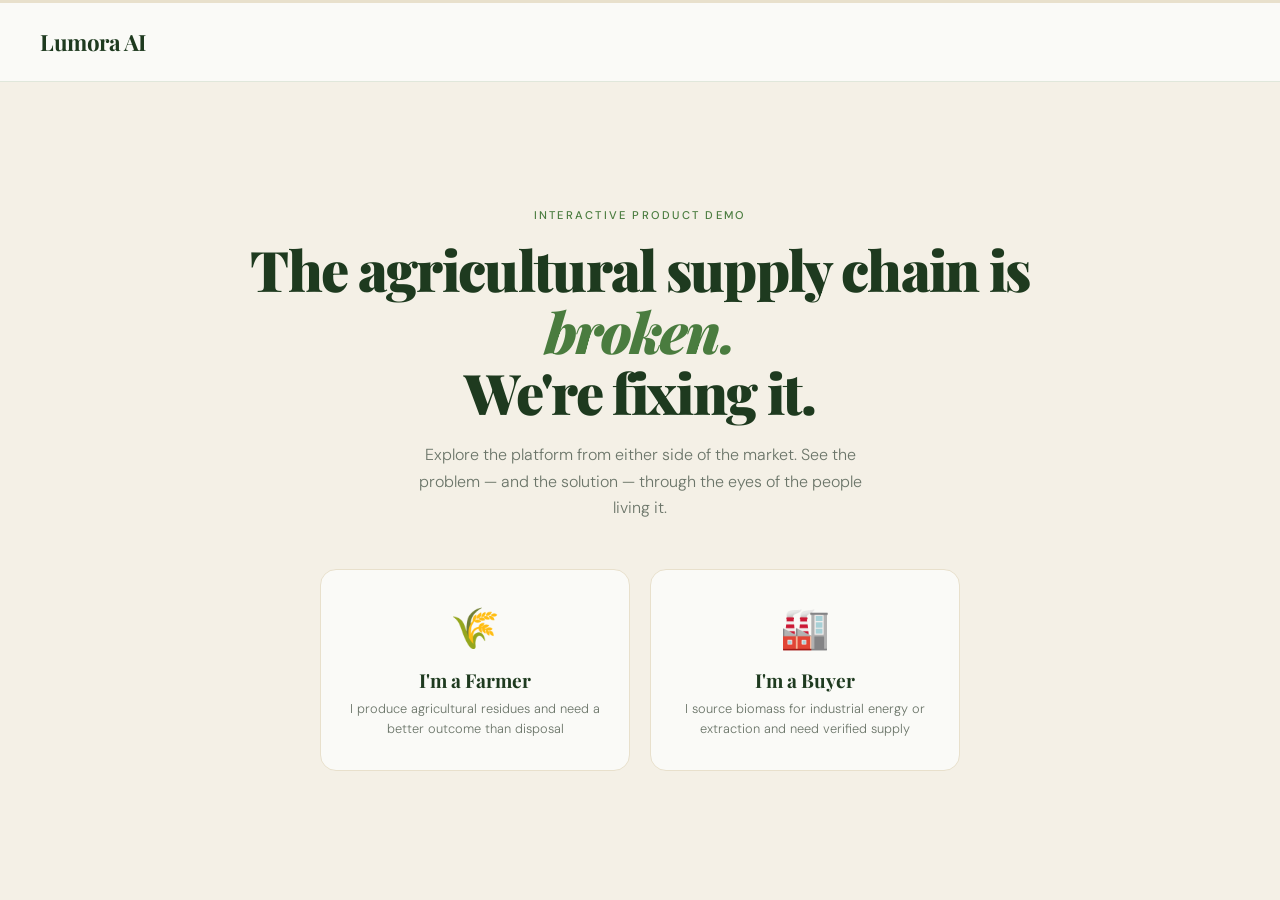
==== lumora_discovery.html @ 9b8b82ae "updated discovery-page" ====
<!DOCTYPE html>
<html lang="en">
<head>
<meta charset="UTF-8">
<meta name="viewport" content="width=device-width, initial-scale=1.0">
<title>Lumora AI — Agricultural Intelligence</title>
<link href="https://fonts.googleapis.com/css2?family=Playfair+Display:wght@400;700;900&family=DM+Sans:wght@300;400;500&display=swap" rel="stylesheet">
<style>
  :root {
    --forest: #1E3A1F;
    --moss: #4A7C3F;
    --sage: #7AAD6A;
    --cream: #F4F0E6;
    --sand: #E8E0CC;
    --amber: #C8A84B;
    --red-pain: #8B2C2C;
    --red-light: #F5E8E8;
    --white: #FAFAF7;
    --dark: #111A0F;
    --muted: #6B7569;
    --font-display: 'Playfair Display', Georgia, serif;
    --font-body: 'DM Sans', sans-serif;
  }

  * { box-sizing: border-box; margin: 0; padding: 0; }

  body {
    font-family: var(--font-body);
    background: var(--cream);
    color: var(--dark);
    min-height: 100vh;
    overflow-x: hidden;
  }

  /* ── SCREENS ── */
  .screen {
    display: none;
    min-height: 100vh;
    animation: fadeIn 0.4s ease;
  }
  .screen.active { display: flex; flex-direction: column; }

  @keyframes fadeIn {
    from { opacity: 0; transform: translateY(12px); }
    to   { opacity: 1; transform: translateY(0); }
  }

  /* ── PROGRESS BAR ── */
  .progress-bar {
    height: 3px;
    background: var(--sand);
    position: fixed;
    top: 0; left: 0; right: 0;
    z-index: 100;
  }
  .progress-fill {
    height: 100%;
    background: var(--moss);
    transition: width 0.4s ease;
    width: 0%;
  }

  /* ── NAV ── */
  nav {
    padding: 1.5rem 2.5rem;
    display: flex;
    align-items: center;
    justify-content: space-between;
    border-bottom: 1px solid rgba(74,124,63,0.15);
    background: var(--white);
    position: sticky;
    top: 3px;
    z-index: 50;
  }
  .logo {
    font-family: var(--font-display);
    font-size: 1.4rem;
    font-weight: 700;
    color: var(--forest);
    letter-spacing: -0.02em;
  }
  .logo span {
    font-weight: 300;
    color: var(--moss);
    font-size: 0.8rem;
    display: block;
    font-family: var(--font-body);
    letter-spacing: 0.15em;
    text-transform: uppercase;
  }
  .back-btn {
    background: none;
    border: 1px solid var(--sand);
    color: var(--muted);
    padding: 0.4rem 1rem;
    border-radius: 20px;
    font-family: var(--font-body);
    font-size: 0.8rem;
    cursor: pointer;
    transition: all 0.2s;
    display: none;
  }
  .back-btn:hover { border-color: var(--moss); color: var(--moss); }
  .back-btn.visible { display: block; }

  /* ── CONTENT AREA ── */
  .content {
    flex: 1;
    display: flex;
    flex-direction: column;
    align-items: center;
    justify-content: center;
    padding: 3rem 2rem;
    max-width: 960px;
    margin: 0 auto;
    width: 100%;
  }

  .eyebrow {
    font-size: 0.7rem;
    letter-spacing: 0.2em;
    text-transform: uppercase;
    color: var(--moss);
    font-weight: 500;
    margin-bottom: 1rem;
  }

  h1 {
    font-family: var(--font-display);
    font-size: clamp(2rem, 5vw, 3.5rem);
    font-weight: 900;
    color: var(--forest);
    line-height: 1.1;
    margin-bottom: 1.2rem;
    text-align: center;
    letter-spacing: -0.03em;
  }

  h1 em {
    font-style: italic;
    color: var(--moss);
  }

  .subtitle {
    font-size: 1rem;
    color: var(--muted);
    text-align: center;
    max-width: 480px;
    line-height: 1.65;
    margin-bottom: 3rem;
    font-weight: 300;
  }

  /* ── CHOICE CARDS ── */
  .choice-grid {
    display: grid;
    grid-template-columns: 1fr 1fr;
    gap: 1.25rem;
    width: 100%;
    max-width: 640px;
  }

  @media (max-width: 500px) {
    .choice-grid { grid-template-columns: 1fr; }
  }

  .choice-card {
    background: var(--white);
    border: 1.5px solid var(--sand);
    border-radius: 16px;
    padding: 2rem 1.5rem;
    cursor: pointer;
    transition: all 0.25s ease;
    text-align: center;
    position: relative;
    overflow: hidden;
  }
  .choice-card::before {
    content: '';
    position: absolute;
    inset: 0;
    background: linear-gradient(135deg, var(--forest) 0%, var(--moss) 100%);
    opacity: 0;
    transition: opacity 0.25s;
    border-radius: 14px;
  }
  .choice-card:hover {
    border-color: var(--moss);
    transform: translateY(-3px);
    box-shadow: 0 12px 40px rgba(30,58,31,0.12);
  }
  .choice-card:hover::before { opacity: 1; }
  .choice-card:hover .card-icon,
  .choice-card:hover .card-title,
  .choice-card:hover .card-sub { color: var(--white); }
  .choice-card:hover .card-title { color: var(--cream); }

  .card-icon {
    font-size: 2.5rem;
    margin-bottom: 0.8rem;
    display: block;
    position: relative;
    z-index: 1;
    transition: color 0.25s;
  }
  .card-title {
    font-family: var(--font-display);
    font-size: 1.2rem;
    font-weight: 700;
    color: var(--forest);
    margin-bottom: 0.4rem;
    position: relative;
    z-index: 1;
    transition: color 0.25s;
  }
  .card-sub {
    font-size: 0.8rem;
    color: var(--muted);
    line-height: 1.5;
    position: relative;
    z-index: 1;
    transition: color 0.25s;
    font-weight: 300;
  }

  /* ── SCENARIO HEADER ── */
  .scenario-box {
    background: var(--forest);
    color: var(--cream);
    border-radius: 16px;
    padding: 2rem 2.5rem;
    margin-bottom: 2.5rem;
    width: 100%;
    max-width: 680px;
    text-align: center;
    position: relative;
    overflow: hidden;
  }
  .scenario-box::after {
    content: '';
    position: absolute;
    top: -40px; right: -40px;
    width: 180px; height: 180px;
    border-radius: 50%;
    background: rgba(122,173,106,0.12);
  }
  .scenario-box .eyebrow { color: var(--sage); margin-bottom: 0.5rem; }
  .scenario-box h2 {
    font-family: var(--font-display);
    font-size: clamp(1.3rem, 3vw, 2rem);
    font-weight: 700;
    color: var(--cream);
    line-height: 1.25;
    margin-bottom: 0.75rem;
  }
  .scenario-box p {
    font-size: 0.9rem;
    color: rgba(244,240,230,0.7);
    font-weight: 300;
    line-height: 1.6;
  }

  /* ── ACTION BUTTONS ── */
  .action-grid {
    display: grid;
    grid-template-columns: 1fr 1fr;
    gap: 1rem;
    width: 100%;
    max-width: 580px;
  }

  @media (max-width: 480px) {
    .action-grid { grid-template-columns: 1fr; }
  }

  .action-btn {
    padding: 1.4rem 1.2rem;
    border-radius: 14px;
    cursor: pointer;
    border: none;
    font-family: var(--font-body);
    font-size: 0.9rem;
    font-weight: 500;
    transition: all 0.2s ease;
    text-align: center;
    line-height: 1.4;
  }

  .btn-pain {
    background: var(--red-light);
    color: var(--red-pain);
    border: 1.5px solid rgba(139,44,44,0.2);
  }
  .btn-pain:hover {
    background: #EDCBCB;
    transform: translateY(-2px);
    box-shadow: 0 6px 20px rgba(139,44,44,0.15);
  }
  .btn-pain .btn-icon { font-size: 1.4rem; display: block; margin-bottom: 0.4rem; }
  .btn-pain .btn-label { font-weight: 600; display: block; margin-bottom: 0.25rem; }
  .btn-pain .btn-sub { font-size: 0.75rem; opacity: 0.75; font-weight: 300; }

  .btn-lumora {
    background: var(--forest);
    color: var(--cream);
    border: 1.5px solid var(--forest);
  }
  .btn-lumora:hover {
    background: var(--moss);
    transform: translateY(-2px);
    box-shadow: 0 6px 20px rgba(30,58,31,0.25);
  }
  .btn-lumora .btn-icon { font-size: 1.4rem; display: block; margin-bottom: 0.4rem; }
  .btn-lumora .btn-label { font-weight: 600; display: block; margin-bottom: 0.25rem; color: var(--sage); }
  .btn-lumora .btn-sub { font-size: 0.75rem; opacity: 0.8; font-weight: 300; }

  /* ── PAIN SCREEN ── */
  .invoice-card {
    background: var(--white);
    border: 1.5px solid rgba(139,44,44,0.3);
    border-radius: 16px;
    padding: 2rem;
    max-width: 500px;
    width: 100%;
    margin-bottom: 2rem;
    position: relative;
  }
  .invoice-card::before {
    content: 'INVOICE';
    position: absolute;
    top: 1rem; right: 1.5rem;
    font-size: 0.6rem;
    letter-spacing: 0.3em;
    color: rgba(139,44,44,0.4);
    font-weight: 500;
  }
  .invoice-title {
    font-family: var(--font-display);
    font-size: 0.9rem;
    color: var(--muted);
    margin-bottom: 0.5rem;
  }
  .invoice-amount {
    font-family: var(--font-display);
    font-size: clamp(2.5rem, 8vw, 4.5rem);
    font-weight: 900;
    color: var(--red-pain);
    letter-spacing: -0.04em;
    margin-bottom: 0.25rem;
  }
  .invoice-amount span {
    font-size: 0.45em;
    vertical-align: super;
    font-weight: 400;
  }
  .invoice-sub {
    font-size: 0.8rem;
    color: var(--muted);
    font-weight: 300;
    margin-bottom: 1.5rem;
    line-height: 1.5;
  }
  .invoice-line {
    display: flex;
    justify-content: space-between;
    padding: 0.5rem 0;
    border-top: 1px solid var(--sand);
    font-size: 0.8rem;
    color: var(--muted);
  }
  .invoice-line strong { color: var(--dark); font-weight: 500; }

  .reconsider-btn {
    background: none;
    border: 1.5px solid var(--moss);
    color: var(--moss);
    padding: 0.7rem 2rem;
    border-radius: 30px;
    font-family: var(--font-body);
    font-size: 0.85rem;
    font-weight: 500;
    cursor: pointer;
    transition: all 0.2s;
  }
  .reconsider-btn:hover { background: var(--moss); color: var(--white); }

  /* ── COMPARISON SCREEN ── */
  .compare-grid {
    display: grid;
    grid-template-columns: 1fr 1fr;
    gap: 1rem;
    width: 100%;
    max-width: 760px;
    margin-bottom: 2.5rem;
  }

  @media (max-width: 560px) {
    .compare-grid { grid-template-columns: 1fr; }
  }

  .compare-col {
    border-radius: 16px;
    overflow: hidden;
  }
  .compare-header {
    padding: 1.25rem 1.5rem;
    font-family: var(--font-display);
    font-size: 1rem;
    font-weight: 700;
  }
  .col-conventional .compare-header {
    background: var(--sand);
    color: var(--muted);
  }
  .col-lumora .compare-header {
    background: var(--forest);
    color: var(--cream);
  }
  .col-lumora .compare-header span {
    color: var(--sage);
  }

  .compare-items {
    background: var(--white);
    border: 1.5px solid var(--sand);
    border-top: none;
    border-radius: 0 0 14px 14px;
  }
  .col-lumora .compare-items {
    border-color: rgba(30,58,31,0.2);
  }

  .compare-item {
    padding: 1rem 1.5rem;
    border-bottom: 1px solid var(--sand);
    font-size: 0.85rem;
    line-height: 1.5;
    display: flex;
    align-items: flex-start;
    gap: 0.75rem;
    opacity: 0;
    transform: translateX(-8px);
    transition: opacity 0.3s ease, transform 0.3s ease;
  }
  .compare-item.visible {
    opacity: 1;
    transform: translateX(0);
  }
  .compare-item:last-child { border-bottom: none; }

  .col-conventional .compare-item .item-icon { color: var(--red-pain); flex-shrink: 0; }
  .col-lumora .compare-item .item-icon { color: var(--moss); flex-shrink: 0; }

  .item-text strong {
    display: block;
    font-weight: 500;
    color: var(--dark);
    margin-bottom: 0.15rem;
    font-size: 0.85rem;
  }
  .item-text span {
    color: var(--muted);
    font-size: 0.78rem;
    font-weight: 300;
  }

  .col-lumora .item-text strong { color: var(--forest); }

  /* Talk to us button */
  .talk-btn {
    display: inline-flex;
    align-items: center;
    gap: 0.5rem;
    background: var(--amber);
    color: var(--forest);
    border: none;
    padding: 0.8rem 1.8rem;
    border-radius: 30px;
    font-family: var(--font-body);
    font-size: 0.85rem;
    font-weight: 600;
    cursor: pointer;
    transition: all 0.2s;
    opacity: 0;
    transform: translateY(8px);
    pointer-events: none;
    letter-spacing: 0.01em;
  }
  .talk-btn.visible {
    opacity: 1;
    transform: translateY(0);
    pointer-events: all;
  }
  .talk-btn:hover {
    background: #B8962A;
    transform: translateY(-2px);
    box-shadow: 0 6px 20px rgba(200,168,75,0.35);
  }

  /* ── BUYER FLOW ── */
  .pain-points-grid {
    display: grid;
    grid-template-columns: 1fr 1fr;
    gap: 1rem;
    width: 100%;
    max-width: 680px;
    margin-bottom: 2rem;
  }

  @media (max-width: 500px) {
    .pain-points-grid { grid-template-columns: 1fr; }
  }

  .pain-point-card {
    background: var(--white);
    border: 1.5px solid var(--sand);
    border-radius: 14px;
    padding: 1.25rem;
    opacity: 0;
    transform: translateY(8px);
    transition: all 0.3s ease;
  }
  .pain-point-card.visible {
    opacity: 1;
    transform: translateY(0);
  }
  .pain-point-card .pp-icon {
    font-size: 1.5rem;
    margin-bottom: 0.5rem;
    display: block;
  }
  .pain-point-card .pp-stat {
    font-family: var(--font-display);
    font-size: 1.6rem;
    font-weight: 900;
    color: var(--forest);
    margin-bottom: 0.2rem;
    letter-spacing: -0.03em;
  }
  .pain-point-card .pp-label {
    font-size: 0.8rem;
    color: var(--muted);
    font-weight: 300;
    line-height: 1.45;
  }

  .solution-strip {
    background: var(--forest);
    border-radius: 14px;
    padding: 1.5rem 2rem;
    width: 100%;
    max-width: 680px;
    margin-bottom: 1.5rem;
    display: grid;
    grid-template-columns: repeat(3, 1fr);
    gap: 1rem;
    text-align: center;
  }

  @media (max-width: 500px) {
    .solution-strip { grid-template-columns: 1fr; }
  }

  .sol-item .sol-icon { font-size: 1.4rem; margin-bottom: 0.4rem; display: block; }
  .sol-item .sol-title {
    font-size: 0.8rem;
    font-weight: 600;
    color: var(--sage);
    margin-bottom: 0.2rem;
  }
  .sol-item .sol-desc {
    font-size: 0.72rem;
    color: rgba(244,240,230,0.6);
    font-weight: 300;
    line-height: 1.4;
  }

  /* ── FINAL / TALK SCREEN ── */
  .talk-screen-inner {
    text-align: center;
    max-width: 520px;
  }
  .talk-screen-inner h1 { margin-bottom: 1rem; }
  .talk-screen-inner .subtitle { margin-bottom: 2.5rem; }

  .contact-form {
    background: var(--white);
    border: 1.5px solid var(--sand);
    border-radius: 16px;
    padding: 2rem;
    width: 100%;
    text-align: left;
  }
  .form-row { margin-bottom: 1rem; }
  .form-row label {
    display: block;
    font-size: 0.75rem;
    font-weight: 500;
    color: var(--muted);
    margin-bottom: 0.35rem;
    letter-spacing: 0.05em;
    text-transform: uppercase;
  }
  .form-row input,
  .form-row select,
  .form-row textarea {
    width: 100%;
    padding: 0.7rem 1rem;
    border: 1.5px solid var(--sand);
    border-radius: 10px;
    font-family: var(--font-body);
    font-size: 0.85rem;
    color: var(--dark);
    background: var(--cream);
    outline: none;
    transition: border-color 0.2s;
    resize: none;
  }
  .form-row input:focus,
  .form-row select:focus,
  .form-row textarea:focus {
    border-color: var(--moss);
  }
  .form-grid { display: grid; grid-template-columns: 1fr 1fr; gap: 1rem; }

  @media (max-width: 460px) { .form-grid { grid-template-columns: 1fr; } }

  .submit-btn {
    width: 100%;
    padding: 0.9rem;
    background: var(--forest);
    color: var(--cream);
    border: none;
    border-radius: 30px;
    font-family: var(--font-body);
    font-size: 0.9rem;
    font-weight: 600;
    cursor: pointer;
    transition: all 0.2s;
    margin-top: 0.5rem;
  }
  .submit-btn:hover { background: var(--moss); }

  .restart-link {
    display: inline-block;
    margin-top: 1.5rem;
    font-size: 0.8rem;
    color: var(--muted);
    cursor: pointer;
    text-decoration: underline;
    text-underline-offset: 3px;
  }
  .restart-link:hover { color: var(--moss); }

  /* ── FOOTER HINT ── */
  .screen-footer {
    text-align: center;
    padding: 1.5rem;
    font-size: 0.72rem;
    color: var(--muted);
    letter-spacing: 0.05em;
  }
</style>
</head>
<body>

<div class="progress-bar"><div class="progress-fill" id="progressFill"></div></div>

<!-- ════════════════════════════════════════════════════
     SCREEN 0 — LANDING
════════════════════════════════════════════════════ -->
<div class="screen active" id="s0">
  <nav>
    <div class="logo">Lumora AI </div>
    <button class="back-btn" id="backBtn" onclick="goBack()">← Back</button>
  </nav>
  <div class="content">
    <p class="eyebrow">Interactive Product Demo</p>
    <h1>The agricultural supply chain is <em>broken.</em><br>We're fixing it.</h1>
    <p class="subtitle">Explore the platform from either side of the market. See the problem — and the solution — through the eyes of the people living it.</p>
    <div class="choice-grid">
      <div class="choice-card" onclick="go('farmer-scenario')">
        <span class="card-icon">🌾</span>
        <div class="card-title">I'm a Farmer</div>
        <div class="card-sub">I produce agricultural residues and need a better outcome than disposal</div>
      </div>
      <div class="choice-card" onclick="go('buyer-scenario')">
        <span class="card-icon">🏭</span>
        <div class="card-title">I'm a Buyer</div>
        <div class="card-sub">I source biomass for industrial energy or extraction and need verified supply</div>
      </div>
    </div>
  </div>
</div>

<!-- ════════════════════════════════════════════════════
     SCREEN 1 — FARMER SCENARIO
════════════════════════════════════════════════════ -->
<div class="screen" id="farmer-scenario">
  <nav>
    <div class="logo">Lumora AI</div>
    <button class="back-btn visible" onclick="goBack()">← Back</button>
  </nav>
  <div class="content">
    <div class="scenario-box">
      <p class="eyebrow">Your situation</p>
      <h2>Harvest is done. You have 40 tonnes of grape pomace.</h2>
      <p>The press is finished. The pomace is piling up in your facility. Regulations require you to deal with it within 60 days. What do you do?</p>
    </div>
    <div class="action-grid">
      <button class="action-btn btn-pain" onclick="go('farmer-pain')">
        <span class="btn-icon">🗑️</span>
        <span class="btn-label">Dispose Locally</span>
        <span class="btn-sub">Contact a licensed waste carrier</span>
      </button>
      <button class="action-btn btn-lumora" onclick="go('farmer-compare')">
        <span class="btn-icon">🔍</span>
        <span class="btn-label">Find Buyers</span>
        <span class="btn-sub">Turn this into revenue instead</span>
      </button>
    </div>
  </div>
</div>

<!-- ════════════════════════════════════════════════════
     SCREEN 2 — FARMER PAIN (disposal invoice)
════════════════════════════════════════════════════ -->
<div class="screen" id="farmer-pain">
  <nav>
    <div class="logo">Lumora AI <span>Agricultural Intelligence</span></div>
    <button class="back-btn visible" onclick="goBack()">← Back</button>
  </nav>
  <div class="content">
    <p class="eyebrow">Disposal confirmed</p>
    <div class="invoice-card">
      <div class="invoice-title">Waste Disposal — Annual Estimate</div>
      <div class="invoice-amount"><span>€</span>30,000</div>
      <div class="invoice-sub">Per year, just to make your by-product disappear.<br>This used to cost €3,000. Regulations changed.</div>
      <div class="invoice-line"><span>Carrier collection fee</span><strong>€8,400</strong></div>
      <div class="invoice-line"><span>Licensed disposal facility</span><strong>€14,200</strong></div>
      <div class="invoice-line"><span>Documentation & compliance</span><strong>€4,800</strong></div>
      <div class="invoice-line"><span>Estimated fines risk (non-compliance)</span><strong>up to €40,000</strong></div>
    </div>
    <p style="font-size:0.78rem;color:var(--muted);text-align:center;max-width:400px;line-height:1.6;margin-bottom:1.5rem;font-weight:300;">
      Source: Ciocan et al., MDPI Applied Sciences (2023). Disposal fees have risen 10× in a decade due to tightening EU waste regulations.
    </p>
    <button class="reconsider-btn" onclick="go('farmer-compare')">There has to be a better way →</button>
  </div>
</div>

<!-- ════════════════════════════════════════════════════
     SCREEN 3 — FARMER COMPARISON
════════════════════════════════════════════════════ -->
<div class="screen" id="farmer-compare">
  <nav>
    <div class="logo">Lumora AI</div>
    <button class="back-btn visible" onclick="goBack()">← Back</button>
  </nav>
  <div class="content" style="justify-content:flex-start;padding-top:2rem;">
    <p class="eyebrow">Your options for selling</p>
    <h1 style="font-size:clamp(1.4rem,3.5vw,2.2rem);margin-bottom:2rem;">Same material. Very different outcomes.</h1>
    <div class="compare-grid" id="compareGrid">
      <div class="compare-col col-conventional">
        <div class="compare-header">Traditional Route</div>
        <div class="compare-items" id="conventionalItems">
          <div class="compare-item">
            <span class="item-icon">✗</span>
            <div class="item-text"><strong>Limited buyer pool</strong><span>Your local aggregator knows 3–4 buyers. No market visibility beyond that.</span></div>
          </div>
          <div class="compare-item">
            <span class="item-icon">✗</span>
            <div class="item-text"><strong>No quality leverage</strong><span>Your pomace is priced as generic waste. No way to prove it's high-quality.</span></div>
          </div>
          <div class="compare-item">
            <span class="item-icon">✗</span>
            <div class="item-text"><strong>Opaque pricing</strong><span>You accept what you're offered. No benchmark, no negotiating power.</span></div>
          </div>
          <div class="compare-item">
            <span class="item-icon">✗</span>
            <div class="item-text"><strong>Seasonal uncertainty</strong><span>No guarantee of buyers next harvest. Same search every year.</span></div>
          </div>
        </div>
      </div>
      <div class="compare-col col-lumora">
        <div class="compare-header"><span>Lumora AI</span></div>
        <div class="compare-items" id="lumoraItems">
          <div class="compare-item">
            <span class="item-icon">✓</span>
            <div class="item-text"><strong>Open buyer network</strong><span>Access to verified industrial buyers across Europe — biogas, extraction, gasification.</span></div>
          </div>
          <div class="compare-item">
            <span class="item-icon">✓</span>
            <div class="item-text"><strong>Quality-backed pricing</strong><span>Your material is measured and certified. Buyers pay more for verified quality.</span></div>
          </div>
          <div class="compare-item">
            <span class="item-icon">✓</span>
            <div class="item-text"><strong>Transparent market rates</strong><span>See what comparable material trades for. Negotiate from a position of knowledge.</span></div>
          </div>
          <div class="compare-item">
            <span class="item-icon">✓</span>
            <div class="item-text"><strong>Consistent forward contracts</strong><span>Build buyer relationships that carry across seasons. Predictable income.</span></div>
          </div>
        </div>
      </div>
    </div>
    <button class="talk-btn" id="farmerTalkBtn" onclick="go('talk')">
      Let's talk about your harvest →
    </button>
  </div>
</div>

<!-- ════════════════════════════════════════════════════
     SCREEN 4 — BUYER SCENARIO
════════════════════════════════════════════════════ -->
<div class="screen" id="buyer-scenario">
  <nav>
    <div class="logo">Lumora AI</div>
    <button class="back-btn visible" onclick="goBack()">← Back</button>
  </nav>
  <div class="content">
    <div class="scenario-box">
      <p class="eyebrow">Your situation</p>
      <h2>You're expanding into Northern Italy. You need 10,000 tonnes of feedstock annually.</h2>
      <p>Your plant is ready. The technology works. The only thing standing between you and operations is a reliable, verified biomass supply chain.</p>
    </div>
    <div class="pain-points-grid" id="buyerPainGrid">
      <div class="pain-point-card">
        <span class="pp-icon">⏱️</span>
        <div class="pp-stat">3–6 mo</div>
        <div class="pp-label">Average time to qualify a new supplier network in an unfamiliar region</div>
      </div>
      <div class="pain-point-card">
        <span class="pp-icon">❓</span>
        <div class="pp-stat">0 checks</div>
        <div class="pp-label">Quality verifications performed before the truck arrives at your plant</div>
      </div>
      <div class="pain-point-card">
        <span class="pp-icon">📋</span>
        <div class="pp-stat">Manual</div>
        <div class="pp-label">RED III compliance documentation — assembled by hand per shipment, if at all</div>
      </div>
      <div class="pain-point-card">
        <span class="pp-icon">📉</span>
        <div class="pp-stat">+27–31%</div>
        <div class="pp-label">Supply chain cost increase when off-spec biomass reaches the plant</div>
      </div>
    </div>
    <button class="action-btn btn-lumora" style="max-width:340px;margin-top:0.5rem;" onclick="go('buyer-solution')">
      <span class="btn-label" style="font-size:0.95rem;">See how Lumora AI solves this</span>
      <span class="btn-sub">Verified supply. Automated compliance. From day one.</span>
    </button>
  </div>
</div>

<!-- ════════════════════════════════════════════════════
     SCREEN 5 — BUYER SOLUTION
════════════════════════════════════════════════════ -->
<div class="screen" id="buyer-solution">
  <nav>
    <div class="logo">Lumora AI</div>
    <button class="back-btn visible" onclick="goBack()">← Back</button>
  </nav>
  <div class="content" style="justify-content:flex-start;padding-top:2rem;">
    <p class="eyebrow">The Lumora AI difference</p>
    <h1 style="font-size:clamp(1.4rem,3.5vw,2.2rem);margin-bottom:1.5rem;">Quality verified before<br>the truck is loaded.</h1>
    <div class="solution-strip">
      <div class="sol-item">
        <span class="sol-icon">📡</span>
        <div class="sol-title">Screen at Source</div>
        <div class="sol-desc">RGB + NIR measurement at the farm or processing facility. 30 seconds. Grade A/B/C in real time.</div>
      </div>
      <div class="sol-item">
        <span class="sol-icon">🔬</span>
        <div class="sol-title">Verify at Collection</div>
        <div class="sol-desc">Full composition profile matched against your exact specifications before any commitment.</div>
      </div>
      <div class="sol-item">
        <span class="sol-icon">📄</span>
        <div class="sol-title">Certificate + RED III Docs</div>
        <div class="sol-desc">Every shipment arrives with a quality certificate and complete EU compliance documentation. Automatically.</div>
      </div>
    </div>
    <div class="pain-points-grid" id="buyerOutcomeGrid" style="margin-bottom:1.5rem;">
      <div class="pain-point-card" style="border-color:rgba(74,124,63,0.3);">
        <span class="pp-icon">✅</span>
        <div class="pp-stat" style="color:var(--moss);">Weeks</div>
        <div class="pp-label">Supplier qualification time — from months to weeks with pre-verified supplier profiles</div>
      </div>
      <div class="pain-point-card" style="border-color:rgba(74,124,63,0.3);">
        <span class="pp-icon">📊</span>
        <div class="pp-stat" style="color:var(--moss);">Zero</div>
        <div class="pp-label">Surprise rejections. You know what's arriving before the truck leaves the farm.</div>
      </div>
      <div class="pain-point-card" style="border-color:rgba(74,124,63,0.3);">
        <span class="pp-icon">🌿</span>
        <div class="pp-stat" style="color:var(--moss);">Auto</div>
        <div class="pp-label">RED III chain-of-custody documentation. Generated per transaction, no manual effort.</div>
      </div>
      <div class="pain-point-card" style="border-color:rgba(74,124,63,0.3);">
        <span class="pp-icon">🔮</span>
        <div class="pp-stat" style="color:var(--moss);">Ahead</div>
        <div class="pp-label">Seasonal supply forecasting — know your feedstock availability months before harvest.</div>
      </div>
    </div>
    <button class="talk-btn visible" onclick="go('talk')" style="opacity:1;transform:none;pointer-events:all;">
      Talk to us about your supply chain →
    </button>
  </div>
</div>

<!-- ════════════════════════════════════════════════════
     SCREEN 6 — TALK TO US
════════════════════════════════════════════════════ -->
<div class="screen" id="talk">
  <nav>
    <div class="logo">Lumora AI</div>
    <button class="back-btn visible" onclick="goBack()">← Back</button>
  </nav>
  <div class="content">
    <div class="talk-screen-inner">
      <p class="eyebrow">Get in touch</p>
      <h1 style="font-size:clamp(1.8rem,4vw,2.8rem);">Let's talk about<br><em>your</em> situation.</h1>
      <p class="subtitle">Whether you're dealing with disposal costs or struggling to source verified feedstock — we want to understand your specific challenge.</p>
      <div class="contact-form">
        <div class="form-grid">
          <div class="form-row">
            <label>Your name</label>
            <input type="text" placeholder="Name">
          </div>
          <div class="form-row">
            <label>Organisation</label>
            <input type="text" placeholder="Company / Farm">
          </div>
        </div>
        <div class="form-row">
          <label>I am a</label>
          <select>
            <option>Farmer / Producer</option>
            <option>Industrial Buyer (Biogas / Gasification)</option>
            <option>Extraction Company</option>
            <option>Aggregator / Co-operative</option>
            <option>Investor / Partner</option>
            <option>Other</option>
          </select>
        </div>
        <div class="form-row">
          <label>Your biggest challenge</label>
          <textarea rows="3" placeholder="Tell us what's not working in your current setup..."></textarea>
        </div>
        <div class="form-row">
          <label>Email</label>
          <input type="email" placeholder="you@organisation.com">
        </div>
        <button class="submit-btn" onclick="submitted()">Send message →</button>
      </div>
      <span class="restart-link" onclick="restart()">↩ Start over</span>
    </div>
  </div>
</div>

<!-- ════════════════════════════════════════════════════
     JS — NAVIGATION & ANIMATIONS
════════════════════════════════════════════════════ -->
<script>
const SCREEN_ORDER = [
  's0',
  'farmer-scenario', 'farmer-pain', 'farmer-compare',
  'buyer-scenario', 'buyer-solution',
  'talk'
];

const PROGRESS_MAP = {
  's0': 0,
  'farmer-scenario': 20,
  'farmer-pain': 40,
  'farmer-compare': 65,
  'buyer-scenario': 30,
  'buyer-solution': 65,
  'talk': 100
};

let history = ['s0'];

function go(id) {
  const current = history[history.length - 1];
  document.getElementById(current).classList.remove('active');
  document.getElementById(id).classList.add('active');
  history.push(id);
  updateProgress(id);

  if (id === 'farmer-compare') animateCompare();
  if (id === 'buyer-scenario') animateBuyerPain();
  if (id === 'buyer-solution') animateBuyerOutcome();

  window.scrollTo(0, 0);
}

function goBack() {
  if (history.length <= 1) return;
  const current = history.pop();
  const prev = history[history.length - 1];
  document.getElementById(current).classList.remove('active');
  document.getElementById(prev).classList.add('active');
  updateProgress(prev);
  window.scrollTo(0, 0);
}

function restart() {
  const current = history[history.length - 1];
  document.getElementById(current).classList.remove('active');
  document.getElementById('s0').classList.add('active');
  history = ['s0'];
  updateProgress('s0');

  // Reset animations
  document.querySelectorAll('.compare-item').forEach(el => el.classList.remove('visible'));
  document.querySelectorAll('.pain-point-card').forEach(el => el.classList.remove('visible'));
  document.getElementById('farmerTalkBtn').classList.remove('visible');

  window.scrollTo(0, 0);
}

function updateProgress(id) {
  const pct = PROGRESS_MAP[id] || 0;
  document.getElementById('progressFill').style.width = pct + '%';
}

function animateCompare() {
  const items = document.querySelectorAll('.compare-item');
  items.forEach((el, i) => {
    setTimeout(() => {
      el.classList.add('visible');
      // Show talk button after last lumora item
      if (i === items.length - 1) {
        setTimeout(() => {
          document.getElementById('farmerTalkBtn').classList.add('visible');
        }, 300);
      }
    }, i * 120);
  });
}

function animateBuyerPain() {
  const cards = document.querySelectorAll('#buyerPainGrid .pain-point-card');
  cards.forEach((el, i) => {
    setTimeout(() => el.classList.add('visible'), i * 150);
  });
}

function animateBuyerOutcome() {
  const cards = document.querySelectorAll('#buyerOutcomeGrid .pain-point-card');
  cards.forEach((el, i) => {
    setTimeout(() => el.classList.add('visible'), i * 150);
  });
}

function submitted() {
  const btn = document.querySelector('.submit-btn');
  btn.textContent = 'Message sent. We\'ll be in touch.';
  btn.style.background = 'var(--moss)';
  btn.disabled = true;
}
</script>

</body>
</html>
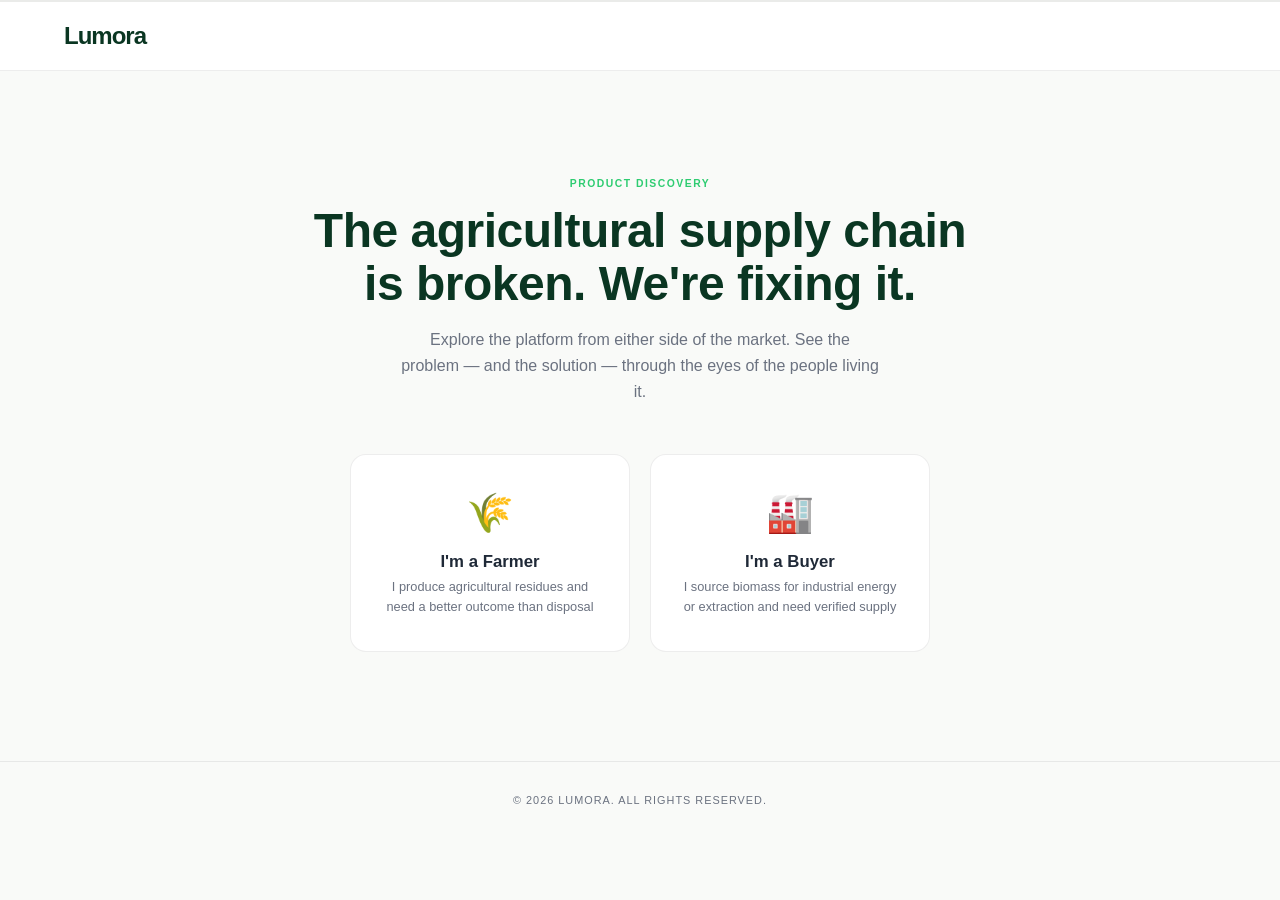
==== commit 3f856965: "updated discovery page" ====
--- a/lumora_discovery.html
+++ b/lumora_discovery.html
@@ -1,716 +1,487 @@
 <!DOCTYPE html>
-<html lang="en">
+<html lang="en-GB">
 <head>
 <meta charset="UTF-8">
 <meta name="viewport" content="width=device-width, initial-scale=1.0">
-<title>Lumora AI — Agricultural Intelligence</title>
-<link href="https://fonts.googleapis.com/css2?family=Playfair+Display:wght@400;700;900&family=DM+Sans:wght@300;400;500&display=swap" rel="stylesheet">
+<title>Lumora | Product Discovery</title>
 <style>
-  :root {
-    --forest: #1E3A1F;
-    --moss: #4A7C3F;
-    --sage: #7AAD6A;
-    --cream: #F4F0E6;
-    --sand: #E8E0CC;
-    --amber: #C8A84B;
-    --red-pain: #8B2C2C;
-    --red-light: #F5E8E8;
-    --white: #FAFAF7;
-    --dark: #111A0F;
-    --muted: #6B7569;
-    --font-display: 'Playfair Display', Georgia, serif;
-    --font-body: 'DM Sans', sans-serif;
-  }
-
-  * { box-sizing: border-box; margin: 0; padding: 0; }
-
-  body {
-    font-family: var(--font-body);
-    background: var(--cream);
-    color: var(--dark);
+:root {
+    --primary-green: #0A3622;
+    --accent-green: #2ECC71;
+    --bg-light: #F9FAF8;
+    --text-dark: #1F2937;
+    --text-light: #6B7280;
+    --red-pain: #991B1B;
+    --red-bg: #FEF2F2;
+    --red-border: rgba(153,27,27,0.15);
+    --border: rgba(0,0,0,0.07);
+    --white: #FFFFFF;
+}
+
+* { margin: 0; padding: 0; box-sizing: border-box;
+    font-family: -apple-system, BlinkMacSystemFont, "Segoe UI", Roboto, sans-serif; }
+
+body {
+    background: var(--bg-light);
+    color: var(--text-dark);
     min-height: 100vh;
     overflow-x: hidden;
-  }
-
-  /* ── SCREENS ── */
-  .screen {
-    display: none;
-    min-height: 100vh;
-    animation: fadeIn 0.4s ease;
-  }
-  .screen.active { display: flex; flex-direction: column; }
-
-  @keyframes fadeIn {
-    from { opacity: 0; transform: translateY(12px); }
-    to   { opacity: 1; transform: translateY(0); }
-  }
-
-  /* ── PROGRESS BAR ── */
-  .progress-bar {
-    height: 3px;
-    background: var(--sand);
+}
+
+/* ── PROGRESS ── */
+.progress-bar {
+    height: 2px;
+    background: rgba(0,0,0,0.06);
     position: fixed;
     top: 0; left: 0; right: 0;
-    z-index: 100;
-  }
-  .progress-fill {
+    z-index: 200;
+}
+.progress-fill {
     height: 100%;
-    background: var(--moss);
+    background: var(--accent-green);
     transition: width 0.4s ease;
     width: 0%;
-  }
-
-  /* ── NAV ── */
-  nav {
-    padding: 1.5rem 2.5rem;
+}
+
+/* ── NAV ── */
+.navbar {
     display: flex;
+    justify-content: space-between;
     align-items: center;
-    justify-content: space-between;
-    border-bottom: 1px solid rgba(74,124,63,0.15);
+    padding: 1.25rem 5%;
     background: var(--white);
+    border-bottom: 1px solid var(--border);
     position: sticky;
-    top: 3px;
-    z-index: 50;
-  }
-  .logo {
-    font-family: var(--font-display);
-    font-size: 1.4rem;
-    font-weight: 700;
-    color: var(--forest);
-    letter-spacing: -0.02em;
-  }
-  .logo span {
-    font-weight: 300;
-    color: var(--moss);
-    font-size: 0.8rem;
-    display: block;
-    font-family: var(--font-body);
-    letter-spacing: 0.15em;
-    text-transform: uppercase;
-  }
-  .back-btn {
+    top: 2px;
+    z-index: 100;
+}
+.logo {
+    font-size: 1.5rem;
+    font-weight: 800;
+    color: var(--primary-green);
+    letter-spacing: -1px;
+    text-decoration: none;
+}
+.back-btn {
     background: none;
-    border: 1px solid var(--sand);
-    color: var(--muted);
-    padding: 0.4rem 1rem;
+    border: 1px solid rgba(0,0,0,0.12);
+    color: var(--text-light);
+    padding: 0.45rem 1.1rem;
     border-radius: 20px;
-    font-family: var(--font-body);
-    font-size: 0.8rem;
+    font-size: 0.78rem;
+    font-weight: 500;
     cursor: pointer;
     transition: all 0.2s;
     display: none;
-  }
-  .back-btn:hover { border-color: var(--moss); color: var(--moss); }
-  .back-btn.visible { display: block; }
-
-  /* ── CONTENT AREA ── */
-  .content {
+}
+.back-btn:hover { border-color: var(--primary-green); color: var(--primary-green); }
+.back-btn.visible { display: block; }
+
+/* ── SCREENS ── */
+.screen {
+    display: none;
+    min-height: calc(100vh - 62px);
+    animation: fadeUp 0.35s ease;
+}
+.screen.active { display: flex; flex-direction: column; }
+
+@keyframes fadeUp {
+    from { opacity: 0; transform: translateY(10px); }
+    to   { opacity: 1; transform: translateY(0); }
+}
+
+/* ── CONTENT WRAPPER ── */
+.content {
     flex: 1;
     display: flex;
     flex-direction: column;
     align-items: center;
     justify-content: center;
-    padding: 3rem 2rem;
-    max-width: 960px;
+    padding: 4rem 5%;
+    max-width: 900px;
     margin: 0 auto;
     width: 100%;
-  }
-
-  .eyebrow {
-    font-size: 0.7rem;
-    letter-spacing: 0.2em;
+}
+
+/* ── TYPOGRAPHY ── */
+.eyebrow {
+    font-size: 0.65rem;
+    font-weight: 700;
     text-transform: uppercase;
-    color: var(--moss);
-    font-weight: 500;
+    letter-spacing: 1.5px;
+    color: var(--accent-green);
     margin-bottom: 1rem;
-  }
-
-  h1 {
-    font-family: var(--font-display);
-    font-size: clamp(2rem, 5vw, 3.5rem);
-    font-weight: 900;
-    color: var(--forest);
+}
+.screen-title {
+    font-size: clamp(1.8rem, 4vw, 3rem);
+    font-weight: 800;
+    color: var(--primary-green);
     line-height: 1.1;
-    margin-bottom: 1.2rem;
+    margin-bottom: 1rem;
     text-align: center;
-    letter-spacing: -0.03em;
-  }
-
-  h1 em {
-    font-style: italic;
-    color: var(--moss);
-  }
-
-  .subtitle {
+    letter-spacing: -0.5px;
+}
+.screen-sub {
     font-size: 1rem;
-    color: var(--muted);
+    color: var(--text-light);
+    line-height: 1.65;
     text-align: center;
     max-width: 480px;
-    line-height: 1.65;
     margin-bottom: 3rem;
-    font-weight: 300;
-  }
-
-  /* ── CHOICE CARDS ── */
-  .choice-grid {
+}
+
+/* ── CHOICE CARDS — landing ── */
+.choice-grid {
     display: grid;
     grid-template-columns: 1fr 1fr;
     gap: 1.25rem;
     width: 100%;
-    max-width: 640px;
-  }
-
-  @media (max-width: 500px) {
-    .choice-grid { grid-template-columns: 1fr; }
-  }
-
-  .choice-card {
+    max-width: 580px;
+}
+@media (max-width: 480px) { .choice-grid { grid-template-columns: 1fr; } }
+
+.choice-card {
     background: var(--white);
-    border: 1.5px solid var(--sand);
+    border: 1.5px solid var(--border);
     border-radius: 16px;
-    padding: 2rem 1.5rem;
+    padding: 2.2rem 1.8rem;
     cursor: pointer;
-    transition: all 0.25s ease;
+    transition: all 0.22s ease;
+    text-align: center;
+}
+.choice-card:hover {
+    border-color: var(--accent-green);
+    transform: translateY(-3px);
+    box-shadow: 0 10px 32px rgba(10,54,34,0.1);
+}
+.choice-card:hover .choice-label { color: var(--primary-green); }
+.choice-icon { font-size: 2.4rem; display: block; margin-bottom: 1rem; }
+.choice-label {
+    font-size: 1.05rem;
+    font-weight: 700;
+    color: var(--text-dark);
+    margin-bottom: 0.35rem;
+    transition: color 0.2s;
+}
+.choice-desc { font-size: 0.8rem; color: var(--text-light); line-height: 1.5; }
+
+/* ── SCENARIO BOX ── */
+.scenario-box {
+    background: var(--primary-green);
+    border-radius: 16px;
+    padding: 2.2rem 2.5rem;
+    width: 100%;
+    max-width: 620px;
+    margin-bottom: 2.5rem;
     text-align: center;
     position: relative;
     overflow: hidden;
-  }
-  .choice-card::before {
+}
+.scenario-box::after {
     content: '';
     position: absolute;
-    inset: 0;
-    background: linear-gradient(135deg, var(--forest) 0%, var(--moss) 100%);
-    opacity: 0;
-    transition: opacity 0.25s;
-    border-radius: 14px;
-  }
-  .choice-card:hover {
-    border-color: var(--moss);
-    transform: translateY(-3px);
-    box-shadow: 0 12px 40px rgba(30,58,31,0.12);
-  }
-  .choice-card:hover::before { opacity: 1; }
-  .choice-card:hover .card-icon,
-  .choice-card:hover .card-title,
-  .choice-card:hover .card-sub { color: var(--white); }
-  .choice-card:hover .card-title { color: var(--cream); }
-
-  .card-icon {
-    font-size: 2.5rem;
-    margin-bottom: 0.8rem;
-    display: block;
-    position: relative;
-    z-index: 1;
-    transition: color 0.25s;
-  }
-  .card-title {
-    font-family: var(--font-display);
-    font-size: 1.2rem;
-    font-weight: 700;
-    color: var(--forest);
-    margin-bottom: 0.4rem;
-    position: relative;
-    z-index: 1;
-    transition: color 0.25s;
-  }
-  .card-sub {
-    font-size: 0.8rem;
-    color: var(--muted);
-    line-height: 1.5;
-    position: relative;
-    z-index: 1;
-    transition: color 0.25s;
-    font-weight: 300;
-  }
-
-  /* ── SCENARIO HEADER ── */
-  .scenario-box {
-    background: var(--forest);
-    color: var(--cream);
-    border-radius: 16px;
-    padding: 2rem 2.5rem;
-    margin-bottom: 2.5rem;
-    width: 100%;
-    max-width: 680px;
-    text-align: center;
-    position: relative;
-    overflow: hidden;
-  }
-  .scenario-box::after {
-    content: '';
-    position: absolute;
-    top: -40px; right: -40px;
-    width: 180px; height: 180px;
+    top: -50px; right: -50px;
+    width: 200px; height: 200px;
     border-radius: 50%;
-    background: rgba(122,173,106,0.12);
-  }
-  .scenario-box .eyebrow { color: var(--sage); margin-bottom: 0.5rem; }
-  .scenario-box h2 {
-    font-family: var(--font-display);
-    font-size: clamp(1.3rem, 3vw, 2rem);
-    font-weight: 700;
-    color: var(--cream);
-    line-height: 1.25;
-    margin-bottom: 0.75rem;
-  }
-  .scenario-box p {
-    font-size: 0.9rem;
-    color: rgba(244,240,230,0.7);
-    font-weight: 300;
-    line-height: 1.6;
-  }
-
-  /* ── ACTION BUTTONS ── */
-  .action-grid {
+    background: rgba(46,204,113,0.07);
+    pointer-events: none;
+}
+.scenario-box .eyebrow { color: var(--accent-green); }
+.scenario-box .screen-title {
+    color: var(--white);
+    font-size: clamp(1.3rem, 3vw, 1.9rem);
+    margin-bottom: 0.7rem;
+}
+.scenario-box p { font-size: 0.88rem; color: rgba(255,255,255,0.65); line-height: 1.6; }
+
+/* ── ACTION BUTTONS ── */
+.action-grid {
     display: grid;
     grid-template-columns: 1fr 1fr;
     gap: 1rem;
     width: 100%;
-    max-width: 580px;
-  }
-
-  @media (max-width: 480px) {
-    .action-grid { grid-template-columns: 1fr; }
-  }
-
-  .action-btn {
+    max-width: 520px;
+}
+@media (max-width: 440px) { .action-grid { grid-template-columns: 1fr; } }
+
+.action-btn {
     padding: 1.4rem 1.2rem;
     border-radius: 14px;
+    border: 1.5px solid transparent;
     cursor: pointer;
-    border: none;
-    font-family: var(--font-body);
-    font-size: 0.9rem;
-    font-weight: 500;
+    font-size: 0.88rem;
+    font-weight: 600;
     transition: all 0.2s ease;
     text-align: center;
     line-height: 1.4;
-  }
-
-  .btn-pain {
-    background: var(--red-light);
+}
+.action-btn .btn-icon { font-size: 1.5rem; display: block; margin-bottom: 0.4rem; }
+.action-btn .btn-label { display: block; margin-bottom: 0.2rem; font-size: 0.92rem; }
+.action-btn .btn-sub { display: block; font-size: 0.73rem; font-weight: 400; opacity: 0.75; }
+
+.btn-pain {
+    background: var(--red-bg);
     color: var(--red-pain);
-    border: 1.5px solid rgba(139,44,44,0.2);
-  }
-  .btn-pain:hover {
-    background: #EDCBCB;
+    border-color: var(--red-border);
+}
+.btn-pain:hover {
+    background: #FEE2E2;
     transform: translateY(-2px);
-    box-shadow: 0 6px 20px rgba(139,44,44,0.15);
-  }
-  .btn-pain .btn-icon { font-size: 1.4rem; display: block; margin-bottom: 0.4rem; }
-  .btn-pain .btn-label { font-weight: 600; display: block; margin-bottom: 0.25rem; }
-  .btn-pain .btn-sub { font-size: 0.75rem; opacity: 0.75; font-weight: 300; }
-
-  .btn-lumora {
-    background: var(--forest);
-    color: var(--cream);
-    border: 1.5px solid var(--forest);
-  }
-  .btn-lumora:hover {
-    background: var(--moss);
+    box-shadow: 0 6px 20px rgba(153,27,27,0.12);
+}
+
+.btn-lumora {
+    background: var(--primary-green);
+    color: var(--white);
+    border-color: var(--primary-green);
+}
+.btn-lumora:hover {
+    background: #0D4A2E;
     transform: translateY(-2px);
-    box-shadow: 0 6px 20px rgba(30,58,31,0.25);
-  }
-  .btn-lumora .btn-icon { font-size: 1.4rem; display: block; margin-bottom: 0.4rem; }
-  .btn-lumora .btn-label { font-weight: 600; display: block; margin-bottom: 0.25rem; color: var(--sage); }
-  .btn-lumora .btn-sub { font-size: 0.75rem; opacity: 0.8; font-weight: 300; }
-
-  /* ── PAIN SCREEN ── */
-  .invoice-card {
+    box-shadow: 0 6px 20px rgba(10,54,34,0.22);
+}
+.btn-lumora .btn-label { color: var(--accent-green); }
+
+/* ── INVOICE ── */
+.invoice-wrap {
     background: var(--white);
-    border: 1.5px solid rgba(139,44,44,0.3);
+    border: 1.5px solid var(--red-border);
     border-radius: 16px;
-    padding: 2rem;
-    max-width: 500px;
+    padding: 2rem 2.2rem;
     width: 100%;
-    margin-bottom: 2rem;
+    max-width: 460px;
+    margin-bottom: 1.5rem;
     position: relative;
-  }
-  .invoice-card::before {
-    content: 'INVOICE';
+}
+.invoice-tag {
     position: absolute;
     top: 1rem; right: 1.5rem;
     font-size: 0.6rem;
-    letter-spacing: 0.3em;
-    color: rgba(139,44,44,0.4);
-    font-weight: 500;
-  }
-  .invoice-title {
-    font-family: var(--font-display);
-    font-size: 0.9rem;
-    color: var(--muted);
-    margin-bottom: 0.5rem;
-  }
-  .invoice-amount {
-    font-family: var(--font-display);
-    font-size: clamp(2.5rem, 8vw, 4.5rem);
-    font-weight: 900;
+    font-weight: 700;
+    letter-spacing: 0.25em;
+    text-transform: uppercase;
+    color: rgba(153,27,27,0.35);
+}
+.invoice-label { font-size: 0.8rem; color: var(--text-light); margin-bottom: 0.3rem; }
+.invoice-amount {
+    font-size: clamp(3rem, 10vw, 5rem);
+    font-weight: 800;
     color: var(--red-pain);
-    letter-spacing: -0.04em;
-    margin-bottom: 0.25rem;
-  }
-  .invoice-amount span {
-    font-size: 0.45em;
-    vertical-align: super;
-    font-weight: 400;
-  }
-  .invoice-sub {
-    font-size: 0.8rem;
-    color: var(--muted);
-    font-weight: 300;
+    letter-spacing: -2px;
+    line-height: 1;
+    margin-bottom: 0.3rem;
+}
+.invoice-amount sup { font-size: 0.4em; font-weight: 600; vertical-align: super; letter-spacing: 0; }
+.invoice-sub {
+    font-size: 0.78rem;
+    color: var(--text-light);
+    line-height: 1.55;
     margin-bottom: 1.5rem;
-    line-height: 1.5;
-  }
-  .invoice-line {
+}
+.invoice-line {
     display: flex;
     justify-content: space-between;
-    padding: 0.5rem 0;
-    border-top: 1px solid var(--sand);
+    align-items: center;
+    padding: 0.55rem 0;
+    border-top: 1px solid rgba(0,0,0,0.06);
     font-size: 0.8rem;
-    color: var(--muted);
-  }
-  .invoice-line strong { color: var(--dark); font-weight: 500; }
-
-  .reconsider-btn {
+    color: var(--text-light);
+}
+.invoice-line strong { color: var(--text-dark); font-weight: 600; }
+.invoice-source {
+    font-size: 0.7rem;
+    color: var(--text-light);
+    text-align: center;
+    max-width: 400px;
+    line-height: 1.55;
+    margin-bottom: 1.8rem;
+}
+
+.reconsider-btn {
     background: none;
-    border: 1.5px solid var(--moss);
-    color: var(--moss);
-    padding: 0.7rem 2rem;
+    border: 1.5px solid var(--accent-green);
+    color: var(--primary-green);
+    padding: 0.75rem 2rem;
     border-radius: 30px;
-    font-family: var(--font-body);
     font-size: 0.85rem;
-    font-weight: 500;
+    font-weight: 600;
     cursor: pointer;
     transition: all 0.2s;
-  }
-  .reconsider-btn:hover { background: var(--moss); color: var(--white); }
-
-  /* ── COMPARISON SCREEN ── */
-  .compare-grid {
+}
+.reconsider-btn:hover { background: var(--accent-green); color: var(--white); }
+
+/* ── COMPARISON ── */
+.compare-header-row {
     display: grid;
     grid-template-columns: 1fr 1fr;
     gap: 1rem;
     width: 100%;
     max-width: 760px;
-    margin-bottom: 2.5rem;
-  }
-
-  @media (max-width: 560px) {
-    .compare-grid { grid-template-columns: 1fr; }
-  }
-
-  .compare-col {
-    border-radius: 16px;
-    overflow: hidden;
-  }
-  .compare-header {
-    padding: 1.25rem 1.5rem;
-    font-family: var(--font-display);
-    font-size: 1rem;
+    margin-bottom: 0;
+}
+.compare-col-label {
+    padding: 0.9rem 1.4rem;
+    border-radius: 12px 12px 0 0;
+    font-size: 0.78rem;
     font-weight: 700;
-  }
-  .col-conventional .compare-header {
-    background: var(--sand);
-    color: var(--muted);
-  }
-  .col-lumora .compare-header {
-    background: var(--forest);
-    color: var(--cream);
-  }
-  .col-lumora .compare-header span {
-    color: var(--sage);
-  }
-
-  .compare-items {
-    background: var(--white);
-    border: 1.5px solid var(--sand);
-    border-top: none;
-    border-radius: 0 0 14px 14px;
-  }
-  .col-lumora .compare-items {
-    border-color: rgba(30,58,31,0.2);
-  }
-
-  .compare-item {
-    padding: 1rem 1.5rem;
-    border-bottom: 1px solid var(--sand);
-    font-size: 0.85rem;
-    line-height: 1.5;
-    display: flex;
-    align-items: flex-start;
-    gap: 0.75rem;
-    opacity: 0;
-    transform: translateX(-8px);
-    transition: opacity 0.3s ease, transform 0.3s ease;
-  }
-  .compare-item.visible {
-    opacity: 1;
-    transform: translateX(0);
-  }
-  .compare-item:last-child { border-bottom: none; }
-
-  .col-conventional .compare-item .item-icon { color: var(--red-pain); flex-shrink: 0; }
-  .col-lumora .compare-item .item-icon { color: var(--moss); flex-shrink: 0; }
-
-  .item-text strong {
-    display: block;
-    font-weight: 500;
-    color: var(--dark);
-    margin-bottom: 0.15rem;
-    font-size: 0.85rem;
-  }
-  .item-text span {
-    color: var(--muted);
-    font-size: 0.78rem;
-    font-weight: 300;
-  }
-
-  .col-lumora .item-text strong { color: var(--forest); }
-
-  /* Talk to us button */
-  .talk-btn {
-    display: inline-flex;
-    align-items: center;
-    gap: 0.5rem;
-    background: var(--amber);
-    color: var(--forest);
-    border: none;
-    padding: 0.8rem 1.8rem;
-    border-radius: 30px;
-    font-family: var(--font-body);
-    font-size: 0.85rem;
-    font-weight: 600;
-    cursor: pointer;
-    transition: all 0.2s;
-    opacity: 0;
-    transform: translateY(8px);
-    pointer-events: none;
-    letter-spacing: 0.01em;
-  }
-  .talk-btn.visible {
-    opacity: 1;
-    transform: translateY(0);
-    pointer-events: all;
-  }
-  .talk-btn:hover {
-    background: #B8962A;
-    transform: translateY(-2px);
-    box-shadow: 0 6px 20px rgba(200,168,75,0.35);
-  }
-
-  /* ── BUYER FLOW ── */
-  .pain-points-grid {
+    text-transform: uppercase;
+    letter-spacing: 0.8px;
+}
+.col-label-conv {
+    background: rgba(0,0,0,0.05);
+    color: var(--text-light);
+}
+.col-label-lumora {
+    background: var(--primary-green);
+    color: var(--accent-green);
+}
+
+.compare-grid {
     display: grid;
     grid-template-columns: 1fr 1fr;
     gap: 1rem;
     width: 100%;
-    max-width: 680px;
+    max-width: 760px;
     margin-bottom: 2rem;
-  }
-
-  @media (max-width: 500px) {
-    .pain-points-grid { grid-template-columns: 1fr; }
-  }
-
-  .pain-point-card {
+}
+@media (max-width: 560px) {
+    .compare-header-row,
+    .compare-grid { grid-template-columns: 1fr; }
+}
+
+.compare-col {
     background: var(--white);
-    border: 1.5px solid var(--sand);
-    border-radius: 14px;
-    padding: 1.25rem;
+    border: 1.5px solid var(--border);
+    border-radius: 0 0 14px 14px;
+    overflow: hidden;
+}
+.compare-col.col-lumora { border-color: rgba(10,54,34,0.18); }
+
+.compare-item {
+    display: flex;
+    align-items: flex-start;
+    gap: 0.9rem;
+    padding: 1.1rem 1.4rem;
+    border-bottom: 1px solid rgba(0,0,0,0.05);
+    opacity: 0;
+    transform: translateY(6px);
+    transition: opacity 0.3s ease, transform 0.3s ease;
+}
+.compare-item:last-child { border-bottom: none; }
+.compare-item.visible { opacity: 1; transform: translateY(0); }
+
+.item-dot {
+    width: 20px; height: 20px;
+    border-radius: 50%;
+    display: flex; align-items: center; justify-content: center;
+    font-size: 0.7rem;
+    font-weight: 700;
+    flex-shrink: 0;
+    margin-top: 1px;
+}
+.dot-cross { background: var(--red-bg); color: var(--red-pain); }
+.dot-check { background: rgba(46,204,113,0.12); color: var(--primary-green); }
+
+.item-body strong {
+    display: block;
+    font-size: 0.85rem;
+    font-weight: 600;
+    color: var(--text-dark);
+    margin-bottom: 0.15rem;
+}
+.item-body span { font-size: 0.77rem; color: var(--text-light); line-height: 1.45; }
+
+/* ── TALK BTN (inline, after compare) ── */
+.talk-reveal {
     opacity: 0;
     transform: translateY(8px);
-    transition: all 0.3s ease;
-  }
-  .pain-point-card.visible {
-    opacity: 1;
-    transform: translateY(0);
-  }
-  .pain-point-card .pp-icon {
-    font-size: 1.5rem;
-    margin-bottom: 0.5rem;
-    display: block;
-  }
-  .pain-point-card .pp-stat {
-    font-family: var(--font-display);
-    font-size: 1.6rem;
-    font-weight: 900;
-    color: var(--forest);
-    margin-bottom: 0.2rem;
-    letter-spacing: -0.03em;
-  }
-  .pain-point-card .pp-label {
-    font-size: 0.8rem;
-    color: var(--muted);
-    font-weight: 300;
-    line-height: 1.45;
-  }
-
-  .solution-strip {
-    background: var(--forest);
-    border-radius: 14px;
-    padding: 1.5rem 2rem;
-    width: 100%;
-    max-width: 680px;
-    margin-bottom: 1.5rem;
-    display: grid;
-    grid-template-columns: repeat(3, 1fr);
-    gap: 1rem;
+    transition: opacity 0.35s ease, transform 0.35s ease;
+    pointer-events: none;
+}
+.talk-reveal.visible { opacity: 1; transform: translateY(0); pointer-events: all; }
+
+.talk-btn {
+    display: inline-flex;
+    align-items: center;
+    gap: 10px;
+    padding: 0.85rem 2rem;
+    background: var(--accent-green);
+    color: var(--primary-green);
+    border-radius: 30px;
+    font-size: 0.85rem;
+    font-weight: 700;
+    text-decoration: none;
+    letter-spacing: 0.03em;
+    transition: all 0.2s;
+}
+.talk-btn:hover {
+    background: #27AE60;
+    transform: translateY(-2px);
+    box-shadow: 0 6px 20px rgba(46,204,113,0.3);
+}
+
+/* ── FOOTER ── */
+.page-footer {
+    padding: 2rem;
     text-align: center;
-  }
-
-  @media (max-width: 500px) {
-    .solution-strip { grid-template-columns: 1fr; }
-  }
-
-  .sol-item .sol-icon { font-size: 1.4rem; margin-bottom: 0.4rem; display: block; }
-  .sol-item .sol-title {
-    font-size: 0.8rem;
-    font-weight: 600;
-    color: var(--sage);
-    margin-bottom: 0.2rem;
-  }
-  .sol-item .sol-desc {
-    font-size: 0.72rem;
-    color: rgba(244,240,230,0.6);
-    font-weight: 300;
-    line-height: 1.4;
-  }
-
-  /* ── FINAL / TALK SCREEN ── */
-  .talk-screen-inner {
-    text-align: center;
-    max-width: 520px;
-  }
-  .talk-screen-inner h1 { margin-bottom: 1rem; }
-  .talk-screen-inner .subtitle { margin-bottom: 2.5rem; }
-
-  .contact-form {
-    background: var(--white);
-    border: 1.5px solid var(--sand);
-    border-radius: 16px;
-    padding: 2rem;
-    width: 100%;
-    text-align: left;
-  }
-  .form-row { margin-bottom: 1rem; }
-  .form-row label {
-    display: block;
-    font-size: 0.75rem;
-    font-weight: 500;
-    color: var(--muted);
-    margin-bottom: 0.35rem;
-    letter-spacing: 0.05em;
+    font-size: 0.68rem;
+    color: var(--text-light);
+    letter-spacing: 1px;
     text-transform: uppercase;
-  }
-  .form-row input,
-  .form-row select,
-  .form-row textarea {
-    width: 100%;
-    padding: 0.7rem 1rem;
-    border: 1.5px solid var(--sand);
-    border-radius: 10px;
-    font-family: var(--font-body);
-    font-size: 0.85rem;
-    color: var(--dark);
-    background: var(--cream);
-    outline: none;
-    transition: border-color 0.2s;
-    resize: none;
-  }
-  .form-row input:focus,
-  .form-row select:focus,
-  .form-row textarea:focus {
-    border-color: var(--moss);
-  }
-  .form-grid { display: grid; grid-template-columns: 1fr 1fr; gap: 1rem; }
-
-  @media (max-width: 460px) { .form-grid { grid-template-columns: 1fr; } }
-
-  .submit-btn {
-    width: 100%;
-    padding: 0.9rem;
-    background: var(--forest);
-    color: var(--cream);
-    border: none;
-    border-radius: 30px;
-    font-family: var(--font-body);
-    font-size: 0.9rem;
-    font-weight: 600;
-    cursor: pointer;
-    transition: all 0.2s;
-    margin-top: 0.5rem;
-  }
-  .submit-btn:hover { background: var(--moss); }
-
-  .restart-link {
-    display: inline-block;
-    margin-top: 1.5rem;
-    font-size: 0.8rem;
-    color: var(--muted);
-    cursor: pointer;
-    text-decoration: underline;
-    text-underline-offset: 3px;
-  }
-  .restart-link:hover { color: var(--moss); }
-
-  /* ── FOOTER HINT ── */
-  .screen-footer {
-    text-align: center;
-    padding: 1.5rem;
-    font-size: 0.72rem;
-    color: var(--muted);
-    letter-spacing: 0.05em;
-  }
+    border-top: 1px solid var(--border);
+}
 </style>
 </head>
 <body>
 
 <div class="progress-bar"><div class="progress-fill" id="progressFill"></div></div>
 
-<!-- ════════════════════════════════════════════════════
+<!-- ══════════════════════════════════════
      SCREEN 0 — LANDING
-════════════════════════════════════════════════════ -->
+══════════════════════════════════════ -->
 <div class="screen active" id="s0">
-  <nav>
-    <div class="logo">Lumora AI </div>
+  <nav class="navbar">
+    <a href="./index.html" class="logo">Lumora</a>
     <button class="back-btn" id="backBtn" onclick="goBack()">← Back</button>
   </nav>
   <div class="content">
-    <p class="eyebrow">Interactive Product Demo</p>
-    <h1>The agricultural supply chain is <em>broken.</em><br>We're fixing it.</h1>
-    <p class="subtitle">Explore the platform from either side of the market. See the problem — and the solution — through the eyes of the people living it.</p>
+    <p class="eyebrow">Product Discovery</p>
+    <h1 class="screen-title">The agricultural supply chain<br>is broken. We're fixing it.</h1>
+    <p class="screen-sub">Explore the platform from either side of the market. See the problem — and the solution — through the eyes of the people living it.</p>
     <div class="choice-grid">
       <div class="choice-card" onclick="go('farmer-scenario')">
-        <span class="card-icon">🌾</span>
-        <div class="card-title">I'm a Farmer</div>
-        <div class="card-sub">I produce agricultural residues and need a better outcome than disposal</div>
+        <span class="choice-icon">🌾</span>
+        <div class="choice-label">I'm a Farmer</div>
+        <div class="choice-desc">I produce agricultural residues and need a better outcome than disposal</div>
       </div>
       <div class="choice-card" onclick="go('buyer-scenario')">
-        <span class="card-icon">🏭</span>
-        <div class="card-title">I'm a Buyer</div>
-        <div class="card-sub">I source biomass for industrial energy or extraction and need verified supply</div>
+        <span class="choice-icon">🏭</span>
+        <div class="choice-label">I'm a Buyer</div>
+        <div class="choice-desc">I source biomass for industrial energy or extraction and need verified supply</div>
       </div>
     </div>
   </div>
+  <footer class="page-footer">© 2026 Lumora. All rights reserved.</footer>
 </div>
 
-<!-- ════════════════════════════════════════════════════
+<!-- ══════════════════════════════════════
      SCREEN 1 — FARMER SCENARIO
-════════════════════════════════════════════════════ -->
+══════════════════════════════════════ -->
 <div class="screen" id="farmer-scenario">
-  <nav>
-    <div class="logo">Lumora AI</div>
+  <nav class="navbar">
+    <a href="./index.html" class="logo">Lumora</a>
     <button class="back-btn visible" onclick="goBack()">← Back</button>
   </nav>
   <div class="content">
     <div class="scenario-box">
       <p class="eyebrow">Your situation</p>
-      <h2>Harvest is done. You have 40 tonnes of grape pomace.</h2>
-      <p>The press is finished. The pomace is piling up in your facility. Regulations require you to deal with it within 60 days. What do you do?</p>
+      <h1 class="screen-title">Harvest is done. You have 40 tonnes of grape pomace.</h1>
+      <p>The press is finished. The pomace is building up. Regulations require you to deal with it within 60 days. What do you do?</p>
     </div>
     <div class="action-grid">
       <button class="action-btn btn-pain" onclick="go('farmer-pain')">
         <span class="btn-icon">🗑️</span>
-        <span class="btn-label">Dispose Locally</span>
+        <span class="btn-label">Pay to Dispose</span>
         <span class="btn-sub">Contact a licensed waste carrier</span>
       </button>
       <button class="action-btn btn-lumora" onclick="go('farmer-compare')">
@@ -720,345 +491,293 @@
       </button>
     </div>
   </div>
+  <footer class="page-footer">© 2026 Lumora. All rights reserved.</footer>
 </div>
 
-<!-- ════════════════════════════════════════════════════
-     SCREEN 2 — FARMER PAIN (disposal invoice)
-════════════════════════════════════════════════════ -->
+<!-- ══════════════════════════════════════
+     SCREEN 2 — FARMER PAIN
+══════════════════════════════════════ -->
 <div class="screen" id="farmer-pain">
-  <nav>
-    <div class="logo">Lumora AI <span>Agricultural Intelligence</span></div>
+  <nav class="navbar">
+    <a href="./index.html" class="logo">Lumora</a>
     <button class="back-btn visible" onclick="goBack()">← Back</button>
   </nav>
   <div class="content">
     <p class="eyebrow">Disposal confirmed</p>
-    <div class="invoice-card">
-      <div class="invoice-title">Waste Disposal — Annual Estimate</div>
-      <div class="invoice-amount"><span>€</span>30,000</div>
+    <div class="invoice-wrap">
+      <span class="invoice-tag">Invoice</span>
+      <div class="invoice-label">Waste Disposal — Annual Estimate</div>
+      <div class="invoice-amount"><sup>€</sup>30,000</div>
       <div class="invoice-sub">Per year, just to make your by-product disappear.<br>This used to cost €3,000. Regulations changed.</div>
       <div class="invoice-line"><span>Carrier collection fee</span><strong>€8,400</strong></div>
       <div class="invoice-line"><span>Licensed disposal facility</span><strong>€14,200</strong></div>
       <div class="invoice-line"><span>Documentation & compliance</span><strong>€4,800</strong></div>
       <div class="invoice-line"><span>Estimated fines risk (non-compliance)</span><strong>up to €40,000</strong></div>
     </div>
-    <p style="font-size:0.78rem;color:var(--muted);text-align:center;max-width:400px;line-height:1.6;margin-bottom:1.5rem;font-weight:300;">
-      Source: Ciocan et al., MDPI Applied Sciences (2023). Disposal fees have risen 10× in a decade due to tightening EU waste regulations.
-    </p>
+    <p class="invoice-source">Source: Ciocan et al., MDPI Applied Sciences (2023). Disposal fees have risen 10× in a decade due to tightening EU waste regulations.</p>
     <button class="reconsider-btn" onclick="go('farmer-compare')">There has to be a better way →</button>
   </div>
+  <footer class="page-footer">© 2026 Lumora. All rights reserved.</footer>
 </div>
 
-<!-- ════════════════════════════════════════════════════
+<!-- ══════════════════════════════════════
      SCREEN 3 — FARMER COMPARISON
-════════════════════════════════════════════════════ -->
+══════════════════════════════════════ -->
 <div class="screen" id="farmer-compare">
-  <nav>
-    <div class="logo">Lumora AI</div>
+  <nav class="navbar">
+    <a href="./index.html" class="logo">Lumora</a>
     <button class="back-btn visible" onclick="goBack()">← Back</button>
   </nav>
-  <div class="content" style="justify-content:flex-start;padding-top:2rem;">
+  <div class="content" style="justify-content:flex-start;padding-top:2.5rem;">
     <p class="eyebrow">Your options for selling</p>
-    <h1 style="font-size:clamp(1.4rem,3.5vw,2.2rem);margin-bottom:2rem;">Same material. Very different outcomes.</h1>
+    <h1 class="screen-title" style="margin-bottom:2rem;font-size:clamp(1.5rem,3.5vw,2.2rem);">Same material. Very different outcomes.</h1>
+
+    <div class="compare-header-row">
+      <div class="compare-col-label col-label-conv">Traditional Route</div>
+      <div class="compare-col-label col-label-lumora">Lumora AI</div>
+    </div>
+
     <div class="compare-grid" id="compareGrid">
-      <div class="compare-col col-conventional">
-        <div class="compare-header">Traditional Route</div>
-        <div class="compare-items" id="conventionalItems">
-          <div class="compare-item">
-            <span class="item-icon">✗</span>
-            <div class="item-text"><strong>Limited buyer pool</strong><span>Your local aggregator knows 3–4 buyers. No market visibility beyond that.</span></div>
-          </div>
-          <div class="compare-item">
-            <span class="item-icon">✗</span>
-            <div class="item-text"><strong>No quality leverage</strong><span>Your pomace is priced as generic waste. No way to prove it's high-quality.</span></div>
-          </div>
-          <div class="compare-item">
-            <span class="item-icon">✗</span>
-            <div class="item-text"><strong>Opaque pricing</strong><span>You accept what you're offered. No benchmark, no negotiating power.</span></div>
-          </div>
-          <div class="compare-item">
-            <span class="item-icon">✗</span>
-            <div class="item-text"><strong>Seasonal uncertainty</strong><span>No guarantee of buyers next harvest. Same search every year.</span></div>
-          </div>
+      <div class="compare-col col-conv">
+        <div class="compare-item" id="conv-1">
+          <div class="item-dot dot-cross">✕</div>
+          <div class="item-body"><strong>Limited buyer pool</strong><span>Your local aggregator knows 3–4 buyers. No visibility beyond that.</span></div>
+        </div>
+        <div class="compare-item" id="conv-2">
+          <div class="item-dot dot-cross">✕</div>
+          <div class="item-body"><strong>Lower margins</strong><span>Your pomace is priced as generic waste. No way to prove quality.</span></div>
+        </div>
+        <div class="compare-item" id="conv-3">
+          <div class="item-dot dot-cross">✕</div>
+          <div class="item-body"><strong>Opaque pricing</strong><span>Accept what you're offered. No benchmark, no negotiating power.</span></div>
+        </div>
+        <div class="compare-item" id="conv-4">
+          <div class="item-dot dot-cross">✕</div>
+          <div class="item-body"><strong>Seasonal uncertainty</strong><span>No guaranteed buyers next harvest. Same search every year.</span></div>
         </div>
       </div>
+
       <div class="compare-col col-lumora">
-        <div class="compare-header"><span>Lumora AI</span></div>
-        <div class="compare-items" id="lumoraItems">
-          <div class="compare-item">
-            <span class="item-icon">✓</span>
-            <div class="item-text"><strong>Open buyer network</strong><span>Access to verified industrial buyers across Europe — biogas, extraction, gasification.</span></div>
-          </div>
-          <div class="compare-item">
-            <span class="item-icon">✓</span>
-            <div class="item-text"><strong>Quality-backed pricing</strong><span>Your material is measured and certified. Buyers pay more for verified quality.</span></div>
-          </div>
-          <div class="compare-item">
-            <span class="item-icon">✓</span>
-            <div class="item-text"><strong>Transparent market rates</strong><span>See what comparable material trades for. Negotiate from a position of knowledge.</span></div>
-          </div>
-          <div class="compare-item">
-            <span class="item-icon">✓</span>
-            <div class="item-text"><strong>Consistent forward contracts</strong><span>Build buyer relationships that carry across seasons. Predictable income.</span></div>
-          </div>
+        <div class="compare-item" id="lum-1">
+          <div class="item-dot dot-check">✓</div>
+          <div class="item-body"><strong>Open platform access</strong><span>Access to verified industrial buyers across Europe — biogas, extraction, gasification.</span></div>
+        </div>
+        <div class="compare-item" id="lum-2">
+          <div class="item-dot dot-check">✓</div>
+          <div class="item-body"><strong>Better pricing</strong><span>Your material is measured and certified. Buyers pay more for verified quality.</span></div>
+        </div>
+        <div class="compare-item" id="lum-3">
+          <div class="item-dot dot-check">✓</div>
+          <div class="item-body"><strong>Transparent buyer network</strong><span>See what comparable material trades for. Negotiate from a position of knowledge.</span></div>
+        </div>
+        <div class="compare-item" id="lum-4">
+          <div class="item-dot dot-check">✓</div>
+          <div class="item-body"><strong>Fewer headaches</strong><span>Consistent forward contracts across seasons. Predictable income. No annual scramble.</span></div>
         </div>
       </div>
     </div>
-    <button class="talk-btn" id="farmerTalkBtn" onclick="go('talk')">
-      Let's talk about your harvest →
-    </button>
+
+    <div class="talk-reveal" id="farmerTalk">
+      <a href="mailto:hello.lumora@proton.me?subject=Farmer%20inquiry%20via%20Lumora%20Discovery" class="talk-btn">
+        <svg width="15" height="15" viewBox="0 0 24 24" fill="none" stroke="currentColor" stroke-width="2.5" stroke-linecap="round" stroke-linejoin="round">
+          <path d="M4 4h16c1.1 0 2 .9 2 2v12c0 1.1-.9 2-2 2H4c-1.1 0-2-.9-2-2V6c0-1.1.9-2 2-2z"/>
+          <polyline points="22,6 12,13 2,6"/>
+        </svg>
+        Talk to us — hello.lumora@proton.me
+      </a>
+    </div>
   </div>
+  <footer class="page-footer">© 2026 Lumora. All rights reserved.</footer>
 </div>
 
-<!-- ════════════════════════════════════════════════════
+<!-- ══════════════════════════════════════
      SCREEN 4 — BUYER SCENARIO
-════════════════════════════════════════════════════ -->
+══════════════════════════════════════ -->
 <div class="screen" id="buyer-scenario">
-  <nav>
-    <div class="logo">Lumora AI</div>
+  <nav class="navbar">
+    <a href="./index.html" class="logo">Lumora</a>
     <button class="back-btn visible" onclick="goBack()">← Back</button>
   </nav>
   <div class="content">
     <div class="scenario-box">
       <p class="eyebrow">Your situation</p>
-      <h2>You're expanding into Northern Italy. You need 10,000 tonnes of feedstock annually.</h2>
-      <p>Your plant is ready. The technology works. The only thing standing between you and operations is a reliable, verified biomass supply chain.</p>
-    </div>
-    <div class="pain-points-grid" id="buyerPainGrid">
-      <div class="pain-point-card">
-        <span class="pp-icon">⏱️</span>
-        <div class="pp-stat">3–6 mo</div>
-        <div class="pp-label">Average time to qualify a new supplier network in an unfamiliar region</div>
-      </div>
-      <div class="pain-point-card">
-        <span class="pp-icon">❓</span>
-        <div class="pp-stat">0 checks</div>
-        <div class="pp-label">Quality verifications performed before the truck arrives at your plant</div>
-      </div>
-      <div class="pain-point-card">
-        <span class="pp-icon">📋</span>
-        <div class="pp-stat">Manual</div>
-        <div class="pp-label">RED III compliance documentation — assembled by hand per shipment, if at all</div>
-      </div>
-      <div class="pain-point-card">
-        <span class="pp-icon">📉</span>
-        <div class="pp-stat">+27–31%</div>
-        <div class="pp-label">Supply chain cost increase when off-spec biomass reaches the plant</div>
-      </div>
-    </div>
-    <button class="action-btn btn-lumora" style="max-width:340px;margin-top:0.5rem;" onclick="go('buyer-solution')">
-      <span class="btn-label" style="font-size:0.95rem;">See how Lumora AI solves this</span>
-      <span class="btn-sub">Verified supply. Automated compliance. From day one.</span>
-    </button>
+      <h1 class="screen-title">You're expanding into Northern Italy. You need 10,000 tonnes of feedstock annually.</h1>
+      <p>Your plant is ready. The technology works. The only thing between you and operations is a reliable, verified biomass supply chain.</p>
+    </div>
+    <div class="action-grid">
+      <button class="action-btn btn-pain" onclick="go('buyer-pain')">
+        <span class="btn-icon">🔎</span>
+        <span class="btn-label">Source it yourself</span>
+        <span class="btn-sub">The traditional way</span>
+      </button>
+      <button class="action-btn btn-lumora" onclick="go('buyer-compare')">
+        <span class="btn-icon">⚡</span>
+        <span class="btn-label">Use Lumora AI</span>
+        <span class="btn-sub">Verified supply from day one</span>
+      </button>
+    </div>
   </div>
+  <footer class="page-footer">© 2026 Lumora. All rights reserved.</footer>
 </div>
 
-<!-- ════════════════════════════════════════════════════
-     SCREEN 5 — BUYER SOLUTION
-════════════════════════════════════════════════════ -->
-<div class="screen" id="buyer-solution">
-  <nav>
-    <div class="logo">Lumora AI</div>
-    <button class="back-btn visible" onclick="goBack()">← Back</button>
-  </nav>
-  <div class="content" style="justify-content:flex-start;padding-top:2rem;">
-    <p class="eyebrow">The Lumora AI difference</p>
-    <h1 style="font-size:clamp(1.4rem,3.5vw,2.2rem);margin-bottom:1.5rem;">Quality verified before<br>the truck is loaded.</h1>
-    <div class="solution-strip">
-      <div class="sol-item">
-        <span class="sol-icon">📡</span>
-        <div class="sol-title">Screen at Source</div>
-        <div class="sol-desc">RGB + NIR measurement at the farm or processing facility. 30 seconds. Grade A/B/C in real time.</div>
-      </div>
-      <div class="sol-item">
-        <span class="sol-icon">🔬</span>
-        <div class="sol-title">Verify at Collection</div>
-        <div class="sol-desc">Full composition profile matched against your exact specifications before any commitment.</div>
-      </div>
-      <div class="sol-item">
-        <span class="sol-icon">📄</span>
-        <div class="sol-title">Certificate + RED III Docs</div>
-        <div class="sol-desc">Every shipment arrives with a quality certificate and complete EU compliance documentation. Automatically.</div>
-      </div>
-    </div>
-    <div class="pain-points-grid" id="buyerOutcomeGrid" style="margin-bottom:1.5rem;">
-      <div class="pain-point-card" style="border-color:rgba(74,124,63,0.3);">
-        <span class="pp-icon">✅</span>
-        <div class="pp-stat" style="color:var(--moss);">Weeks</div>
-        <div class="pp-label">Supplier qualification time — from months to weeks with pre-verified supplier profiles</div>
-      </div>
-      <div class="pain-point-card" style="border-color:rgba(74,124,63,0.3);">
-        <span class="pp-icon">📊</span>
-        <div class="pp-stat" style="color:var(--moss);">Zero</div>
-        <div class="pp-label">Surprise rejections. You know what's arriving before the truck leaves the farm.</div>
-      </div>
-      <div class="pain-point-card" style="border-color:rgba(74,124,63,0.3);">
-        <span class="pp-icon">🌿</span>
-        <div class="pp-stat" style="color:var(--moss);">Auto</div>
-        <div class="pp-label">RED III chain-of-custody documentation. Generated per transaction, no manual effort.</div>
-      </div>
-      <div class="pain-point-card" style="border-color:rgba(74,124,63,0.3);">
-        <span class="pp-icon">🔮</span>
-        <div class="pp-stat" style="color:var(--moss);">Ahead</div>
-        <div class="pp-label">Seasonal supply forecasting — know your feedstock availability months before harvest.</div>
-      </div>
-    </div>
-    <button class="talk-btn visible" onclick="go('talk')" style="opacity:1;transform:none;pointer-events:all;">
-      Talk to us about your supply chain →
-    </button>
-  </div>
-</div>
-
-<!-- ════════════════════════════════════════════════════
-     SCREEN 6 — TALK TO US
-════════════════════════════════════════════════════ -->
-<div class="screen" id="talk">
-  <nav>
-    <div class="logo">Lumora AI</div>
+<!-- ══════════════════════════════════════
+     SCREEN 5 — BUYER PAIN
+══════════════════════════════════════ -->
+<div class="screen" id="buyer-pain">
+  <nav class="navbar">
+    <a href="./index.html" class="logo">Lumora</a>
     <button class="back-btn visible" onclick="goBack()">← Back</button>
   </nav>
   <div class="content">
-    <div class="talk-screen-inner">
-      <p class="eyebrow">Get in touch</p>
-      <h1 style="font-size:clamp(1.8rem,4vw,2.8rem);">Let's talk about<br><em>your</em> situation.</h1>
-      <p class="subtitle">Whether you're dealing with disposal costs or struggling to source verified feedstock — we want to understand your specific challenge.</p>
-      <div class="contact-form">
-        <div class="form-grid">
-          <div class="form-row">
-            <label>Your name</label>
-            <input type="text" placeholder="Name">
-          </div>
-          <div class="form-row">
-            <label>Organisation</label>
-            <input type="text" placeholder="Company / Farm">
-          </div>
-        </div>
-        <div class="form-row">
-          <label>I am a</label>
-          <select>
-            <option>Farmer / Producer</option>
-            <option>Industrial Buyer (Biogas / Gasification)</option>
-            <option>Extraction Company</option>
-            <option>Aggregator / Co-operative</option>
-            <option>Investor / Partner</option>
-            <option>Other</option>
-          </select>
-        </div>
-        <div class="form-row">
-          <label>Your biggest challenge</label>
-          <textarea rows="3" placeholder="Tell us what's not working in your current setup..."></textarea>
-        </div>
-        <div class="form-row">
-          <label>Email</label>
-          <input type="email" placeholder="you@organisation.com">
-        </div>
-        <button class="submit-btn" onclick="submitted()">Send message →</button>
+    <p class="eyebrow">The reality of traditional sourcing</p>
+    <div class="invoice-wrap" style="border-color:rgba(0,0,0,0.1);max-width:480px;">
+      <span class="invoice-tag" style="color:rgba(31,41,55,0.3);">Cost Report</span>
+      <div class="invoice-label">New Market Entry — Feedstock Qualification</div>
+      <div class="invoice-amount" style="color:var(--primary-green);font-size:clamp(2.5rem,8vw,4rem);">3–6 mo</div>
+      <div class="invoice-sub">Every time you enter a new market. Manually. From scratch.</div>
+      <div class="invoice-line"><span>Supplier site visits & sampling</span><strong>6–10 weeks</strong></div>
+      <div class="invoice-line"><span>Lab analysis per supplier</span><strong>€300–500 / sample</strong></div>
+      <div class="invoice-line"><span>Quality discovered at delivery</span><strong>After commitment</strong></div>
+      <div class="invoice-line"><span>Supply chain cost increase (off-spec)</span><strong>+27–31%</strong></div>
+    </div>
+    <p class="invoice-source">Confirmed by industrial operators. Supply chain cost figure: peer-reviewed biomass logistics research.</p>
+    <button class="reconsider-btn" onclick="go('buyer-compare')">There has to be a better way →</button>
+  </div>
+  <footer class="page-footer">© 2026 Lumora. All rights reserved.</footer>
+</div>
+
+<!-- ══════════════════════════════════════
+     SCREEN 6 — BUYER COMPARISON
+══════════════════════════════════════ -->
+<div class="screen" id="buyer-compare">
+  <nav class="navbar">
+    <a href="./index.html" class="logo">Lumora</a>
+    <button class="back-btn visible" onclick="goBack()">← Back</button>
+  </nav>
+  <div class="content" style="justify-content:flex-start;padding-top:2.5rem;">
+    <p class="eyebrow">Two approaches. One clear winner.</p>
+    <h1 class="screen-title" style="margin-bottom:2rem;font-size:clamp(1.5rem,3.5vw,2.2rem);">Same goal. Very different journeys.</h1>
+
+    <div class="compare-header-row">
+      <div class="compare-col-label col-label-conv">Traditional Sourcing</div>
+      <div class="compare-col-label col-label-lumora">Lumora AI</div>
+    </div>
+
+    <div class="compare-grid" id="buyerCompareGrid">
+      <div class="compare-col col-conv">
+        <div class="compare-item" id="bconv-1">
+          <div class="item-dot dot-cross">✕</div>
+          <div class="item-body"><strong>Months of manual qualification</strong><span>Site visits, sampling, lab analysis — before you know if a supplier is viable.</span></div>
+        </div>
+        <div class="compare-item" id="bconv-2">
+          <div class="item-dot dot-cross">✕</div>
+          <div class="item-body"><strong>Quality unknown until delivery</strong><span>Discover off-spec material at the weighbridge — after cost is committed.</span></div>
+        </div>
+        <div class="compare-item" id="bconv-3">
+          <div class="item-dot dot-cross">✕</div>
+          <div class="item-body"><strong>Manual RED III documentation</strong><span>Compliance paperwork assembled by hand per shipment. Error-prone and slow.</span></div>
+        </div>
+        <div class="compare-item" id="bconv-4">
+          <div class="item-dot dot-cross">✕</div>
+          <div class="item-body"><strong>No supply consistency</strong><span>Seasonal uncertainty. Same sourcing effort repeated every year, every region.</span></div>
+        </div>
       </div>
-      <span class="restart-link" onclick="restart()">↩ Start over</span>
+
+      <div class="compare-col col-lumora">
+        <div class="compare-item" id="blum-1">
+          <div class="item-dot dot-check">✓</div>
+          <div class="item-body"><strong>Weeks, not months</strong><span>Pre-verified supplier profiles matched to your exact specification from day one.</span></div>
+        </div>
+        <div class="compare-item" id="blum-2">
+          <div class="item-dot dot-check">✓</div>
+          <div class="item-body"><strong>Verified before the truck loads</strong><span>NIR quality measurement at source. You know what's arriving before it moves.</span></div>
+        </div>
+        <div class="compare-item" id="blum-3">
+          <div class="item-dot dot-check">✓</div>
+          <div class="item-body"><strong>Automatic RED III compliance</strong><span>Chain-of-custody documentation generated per transaction. No manual effort.</span></div>
+        </div>
+        <div class="compare-item" id="blum-4">
+          <div class="item-dot dot-check">✓</div>
+          <div class="item-body"><strong>Forward supply forecasting</strong><span>Seasonal yield prediction across your supplier network. Plan ahead, not after.</span></div>
+        </div>
+      </div>
+    </div>
+
+    <div class="talk-reveal" id="buyerTalk">
+      <a href="mailto:hello.lumora@proton.me?subject=Buyer%20inquiry%20via%20Lumora%20Discovery" class="talk-btn">
+        <svg width="15" height="15" viewBox="0 0 24 24" fill="none" stroke="currentColor" stroke-width="2.5" stroke-linecap="round" stroke-linejoin="round">
+          <path d="M4 4h16c1.1 0 2 .9 2 2v12c0 1.1-.9 2-2 2H4c-1.1 0-2-.9-2-2V6c0-1.1.9-2 2-2z"/>
+          <polyline points="22,6 12,13 2,6"/>
+        </svg>
+        Talk to us — hello.lumora@proton.me
+      </a>
     </div>
   </div>
+  <footer class="page-footer">© 2026 Lumora. All rights reserved.</footer>
 </div>
 
-<!-- ════════════════════════════════════════════════════
-     JS — NAVIGATION & ANIMATIONS
-════════════════════════════════════════════════════ -->
 <script>
-const SCREEN_ORDER = [
-  's0',
-  'farmer-scenario', 'farmer-pain', 'farmer-compare',
-  'buyer-scenario', 'buyer-solution',
-  'talk'
-];
-
-const PROGRESS_MAP = {
+const PROGRESS = {
   's0': 0,
-  'farmer-scenario': 20,
-  'farmer-pain': 40,
+  'farmer-scenario': 18,
+  'farmer-pain': 38,
   'farmer-compare': 65,
-  'buyer-scenario': 30,
-  'buyer-solution': 65,
-  'talk': 100
+  'buyer-scenario': 18,
+  'buyer-pain': 38,
+  'buyer-compare': 65,
 };
 
 let history = ['s0'];
 
 function go(id) {
-  const current = history[history.length - 1];
-  document.getElementById(current).classList.remove('active');
+  const cur = history[history.length - 1];
+  document.getElementById(cur).classList.remove('active');
   document.getElementById(id).classList.add('active');
   history.push(id);
-  updateProgress(id);
-
-  if (id === 'farmer-compare') animateCompare();
-  if (id === 'buyer-scenario') animateBuyerPain();
-  if (id === 'buyer-solution') animateBuyerOutcome();
+  document.getElementById('progressFill').style.width = (PROGRESS[id] || 0) + '%';
+
+  if (id === 'farmer-compare') animateCompare('conv', 'lum', 'farmerTalk');
+  if (id === 'buyer-compare')  animateCompare('bconv', 'blum', 'buyerTalk');
 
   window.scrollTo(0, 0);
 }
 
 function goBack() {
   if (history.length <= 1) return;
-  const current = history.pop();
+  const cur = history.pop();
   const prev = history[history.length - 1];
-  document.getElementById(current).classList.remove('active');
+  document.getElementById(cur).classList.remove('active');
   document.getElementById(prev).classList.add('active');
-  updateProgress(prev);
+  document.getElementById('progressFill').style.width = (PROGRESS[prev] || 0) + '%';
   window.scrollTo(0, 0);
 }
 
-function restart() {
-  const current = history[history.length - 1];
-  document.getElementById(current).classList.remove('active');
-  document.getElementById('s0').classList.add('active');
-  history = ['s0'];
-  updateProgress('s0');
-
-  // Reset animations
-  document.querySelectorAll('.compare-item').forEach(el => el.classList.remove('visible'));
-  document.querySelectorAll('.pain-point-card').forEach(el => el.classList.remove('visible'));
-  document.getElementById('farmerTalkBtn').classList.remove('visible');
-
-  window.scrollTo(0, 0);
-}
-
-function updateProgress(id) {
-  const pct = PROGRESS_MAP[id] || 0;
-  document.getElementById('progressFill').style.width = pct + '%';
-}
-
-function animateCompare() {
-  const items = document.querySelectorAll('.compare-item');
-  items.forEach((el, i) => {
-    setTimeout(() => {
-      el.classList.add('visible');
-      // Show talk button after last lumora item
-      if (i === items.length - 1) {
-        setTimeout(() => {
-          document.getElementById('farmerTalkBtn').classList.add('visible');
-        }, 300);
-      }
-    }, i * 120);
-  });
-}
-
-function animateBuyerPain() {
-  const cards = document.querySelectorAll('#buyerPainGrid .pain-point-card');
-  cards.forEach((el, i) => {
-    setTimeout(() => el.classList.add('visible'), i * 150);
-  });
-}
-
-function animateBuyerOutcome() {
-  const cards = document.querySelectorAll('#buyerOutcomeGrid .pain-point-card');
-  cards.forEach((el, i) => {
-    setTimeout(() => el.classList.add('visible'), i * 150);
-  });
-}
-
-function submitted() {
-  const btn = document.querySelector('.submit-btn');
-  btn.textContent = 'Message sent. We\'ll be in touch.';
-  btn.style.background = 'var(--moss)';
-  btn.disabled = true;
+function animateCompare(convPrefix, lumPrefix, talkId) {
+  // Reset
+  for (let i = 1; i <= 4; i++) {
+    const c = document.getElementById(convPrefix + '-' + i);
+    const l = document.getElementById(lumPrefix + '-' + i);
+    if (c) c.classList.remove('visible');
+    if (l) l.classList.remove('visible');
+  }
+  document.getElementById(talkId).classList.remove('visible');
+
+  // Animate pairs with stagger
+  for (let i = 1; i <= 4; i++) {
+    (function(idx) {
+      setTimeout(() => {
+        const c = document.getElementById(convPrefix + '-' + idx);
+        const l = document.getElementById(lumPrefix + '-' + idx);
+        if (c) c.classList.add('visible');
+        if (l) l.classList.add('visible');
+        if (idx === 4) {
+          setTimeout(() => {
+            document.getElementById(talkId).classList.add('visible');
+          }, 300);
+        }
+      }, idx * 180);
+    })(i);
+  }
 }
 </script>
 
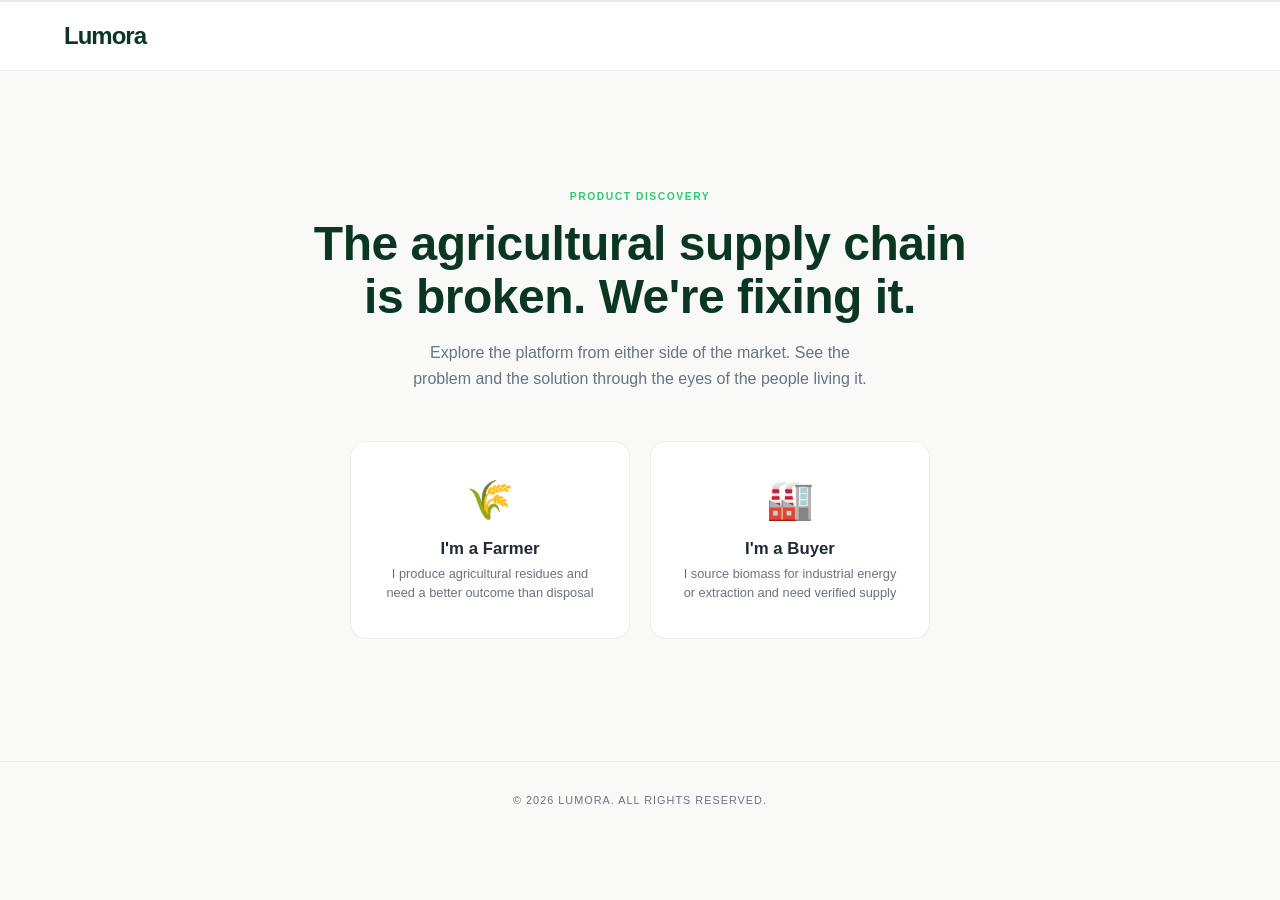
==== commit bd00bef5: "updated wording" ====
--- a/lumora_discovery.html
+++ b/lumora_discovery.html
@@ -447,7 +447,7 @@
   <div class="content">
     <p class="eyebrow">Product Discovery</p>
     <h1 class="screen-title">The agricultural supply chain<br>is broken. We're fixing it.</h1>
-    <p class="screen-sub">Explore the platform from either side of the market. See the problem — and the solution — through the eyes of the people living it.</p>
+    <p class="screen-sub">Explore the platform from either side of the market. See the problem and the solution through the eyes of the people living it.</p>
     <div class="choice-grid">
       <div class="choice-card" onclick="go('farmer-scenario')">
         <span class="choice-icon">🌾</span>
@@ -560,7 +560,7 @@
       <div class="compare-col col-lumora">
         <div class="compare-item" id="lum-1">
           <div class="item-dot dot-check">✓</div>
-          <div class="item-body"><strong>Open platform access</strong><span>Access to verified industrial buyers across Europe — biogas, extraction, gasification.</span></div>
+          <div class="item-body"><strong>Open platform access</strong><span>Access to verified industrial buyers across Europe, biogas, extraction, gasification.</span></div>
         </div>
         <div class="compare-item" id="lum-2">
           <div class="item-dot dot-check">✓</div>
@@ -690,7 +690,7 @@
         </div>
         <div class="compare-item" id="blum-2">
           <div class="item-dot dot-check">✓</div>
-          <div class="item-body"><strong>Verified before the truck loads</strong><span>NIR quality measurement at source. You know what's arriving before it moves.</span></div>
+          <div class="item-body"><strong>Verified before the truck loads</strong><span>Quality measurement at source. You know what's arriving before it moves.</span></div>
         </div>
         <div class="compare-item" id="blum-3">
           <div class="item-dot dot-check">✓</div>
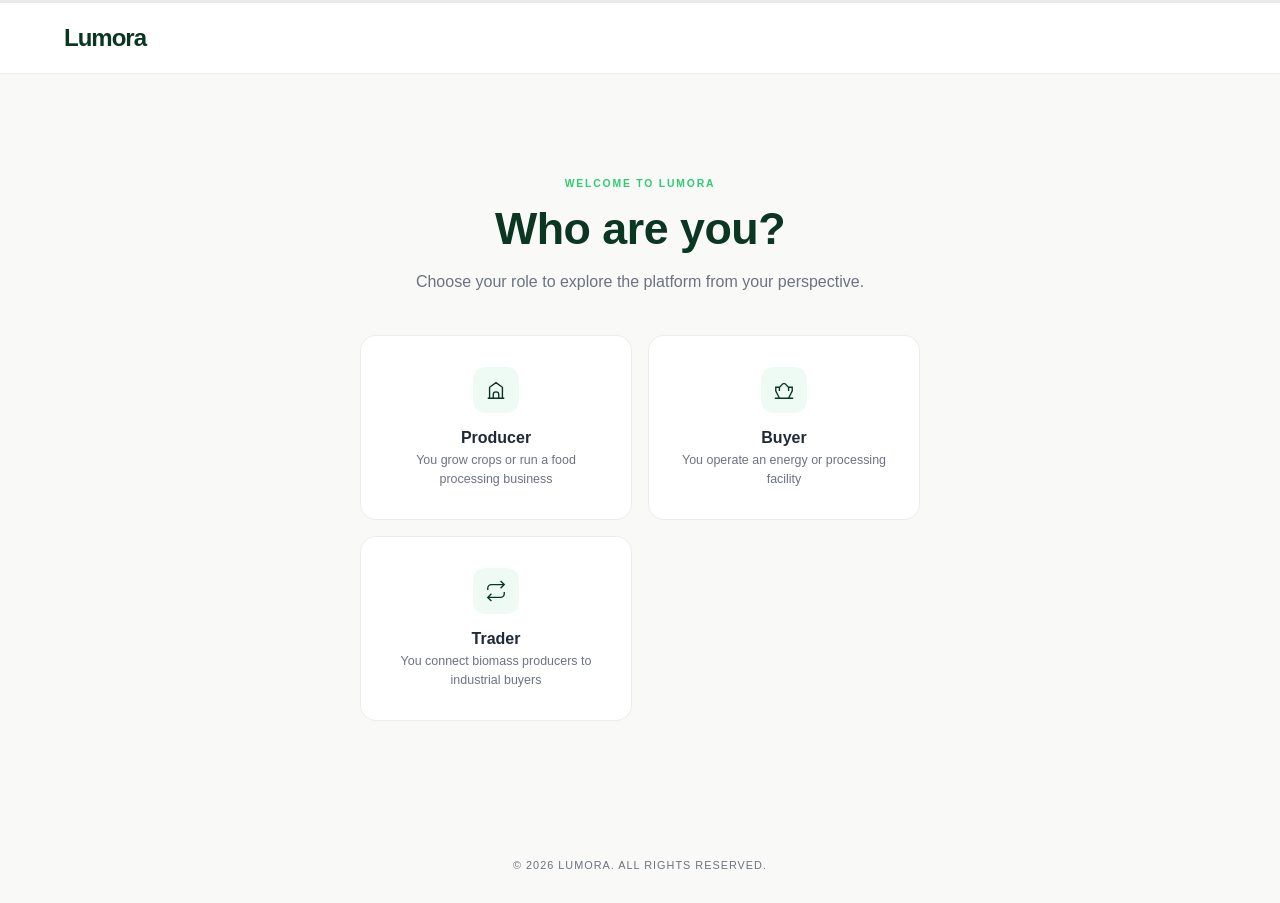
==== commit a1af454b: "total overhaul" ====
--- a/lumora_discovery.html
+++ b/lumora_discovery.html
@@ -1,784 +1,1289 @@
 <!DOCTYPE html>
 <html lang="en-GB">
 <head>
-<meta charset="UTF-8">
-<meta name="viewport" content="width=device-width, initial-scale=1.0">
-<title>Lumora | Product Discovery</title>
-<style>
-:root {
-    --primary-green: #0A3622;
-    --accent-green: #2ECC71;
-    --bg-light: #F9FAF8;
-    --text-dark: #1F2937;
-    --text-light: #6B7280;
-    --red-pain: #991B1B;
-    --red-bg: #FEF2F2;
-    --red-border: rgba(153,27,27,0.15);
-    --border: rgba(0,0,0,0.07);
-    --white: #FFFFFF;
-}
-
-* { margin: 0; padding: 0; box-sizing: border-box;
-    font-family: -apple-system, BlinkMacSystemFont, "Segoe UI", Roboto, sans-serif; }
-
-body {
-    background: var(--bg-light);
-    color: var(--text-dark);
-    min-height: 100vh;
-    overflow-x: hidden;
-}
-
-/* ── PROGRESS ── */
-.progress-bar {
-    height: 2px;
-    background: rgba(0,0,0,0.06);
-    position: fixed;
-    top: 0; left: 0; right: 0;
-    z-index: 200;
-}
-.progress-fill {
-    height: 100%;
-    background: var(--accent-green);
-    transition: width 0.4s ease;
-    width: 0%;
-}
-
-/* ── NAV ── */
-.navbar {
-    display: flex;
-    justify-content: space-between;
-    align-items: center;
-    padding: 1.25rem 5%;
-    background: var(--white);
-    border-bottom: 1px solid var(--border);
-    position: sticky;
-    top: 2px;
-    z-index: 100;
-}
-.logo {
-    font-size: 1.5rem;
-    font-weight: 800;
-    color: var(--primary-green);
-    letter-spacing: -1px;
-    text-decoration: none;
-}
-.back-btn {
-    background: none;
-    border: 1px solid rgba(0,0,0,0.12);
-    color: var(--text-light);
-    padding: 0.45rem 1.1rem;
-    border-radius: 20px;
-    font-size: 0.78rem;
-    font-weight: 500;
-    cursor: pointer;
-    transition: all 0.2s;
-    display: none;
-}
-.back-btn:hover { border-color: var(--primary-green); color: var(--primary-green); }
-.back-btn.visible { display: block; }
-
-/* ── SCREENS ── */
-.screen {
-    display: none;
-    min-height: calc(100vh - 62px);
-    animation: fadeUp 0.35s ease;
-}
-.screen.active { display: flex; flex-direction: column; }
-
-@keyframes fadeUp {
-    from { opacity: 0; transform: translateY(10px); }
-    to   { opacity: 1; transform: translateY(0); }
-}
-
-/* ── CONTENT WRAPPER ── */
-.content {
-    flex: 1;
-    display: flex;
-    flex-direction: column;
-    align-items: center;
-    justify-content: center;
-    padding: 4rem 5%;
-    max-width: 900px;
-    margin: 0 auto;
-    width: 100%;
-}
-
-/* ── TYPOGRAPHY ── */
-.eyebrow {
-    font-size: 0.65rem;
-    font-weight: 700;
-    text-transform: uppercase;
-    letter-spacing: 1.5px;
-    color: var(--accent-green);
-    margin-bottom: 1rem;
-}
-.screen-title {
-    font-size: clamp(1.8rem, 4vw, 3rem);
-    font-weight: 800;
-    color: var(--primary-green);
-    line-height: 1.1;
-    margin-bottom: 1rem;
-    text-align: center;
-    letter-spacing: -0.5px;
-}
-.screen-sub {
-    font-size: 1rem;
-    color: var(--text-light);
-    line-height: 1.65;
-    text-align: center;
-    max-width: 480px;
-    margin-bottom: 3rem;
-}
-
-/* ── CHOICE CARDS — landing ── */
-.choice-grid {
-    display: grid;
-    grid-template-columns: 1fr 1fr;
-    gap: 1.25rem;
-    width: 100%;
-    max-width: 580px;
-}
-@media (max-width: 480px) { .choice-grid { grid-template-columns: 1fr; } }
-
-.choice-card {
-    background: var(--white);
-    border: 1.5px solid var(--border);
-    border-radius: 16px;
-    padding: 2.2rem 1.8rem;
-    cursor: pointer;
-    transition: all 0.22s ease;
-    text-align: center;
-}
-.choice-card:hover {
-    border-color: var(--accent-green);
-    transform: translateY(-3px);
-    box-shadow: 0 10px 32px rgba(10,54,34,0.1);
-}
-.choice-card:hover .choice-label { color: var(--primary-green); }
-.choice-icon { font-size: 2.4rem; display: block; margin-bottom: 1rem; }
-.choice-label {
-    font-size: 1.05rem;
-    font-weight: 700;
-    color: var(--text-dark);
-    margin-bottom: 0.35rem;
-    transition: color 0.2s;
-}
-.choice-desc { font-size: 0.8rem; color: var(--text-light); line-height: 1.5; }
-
-/* ── SCENARIO BOX ── */
-.scenario-box {
-    background: var(--primary-green);
-    border-radius: 16px;
-    padding: 2.2rem 2.5rem;
-    width: 100%;
-    max-width: 620px;
-    margin-bottom: 2.5rem;
-    text-align: center;
-    position: relative;
-    overflow: hidden;
-}
-.scenario-box::after {
-    content: '';
-    position: absolute;
-    top: -50px; right: -50px;
-    width: 200px; height: 200px;
-    border-radius: 50%;
-    background: rgba(46,204,113,0.07);
-    pointer-events: none;
-}
-.scenario-box .eyebrow { color: var(--accent-green); }
-.scenario-box .screen-title {
-    color: var(--white);
-    font-size: clamp(1.3rem, 3vw, 1.9rem);
-    margin-bottom: 0.7rem;
-}
-.scenario-box p { font-size: 0.88rem; color: rgba(255,255,255,0.65); line-height: 1.6; }
-
-/* ── ACTION BUTTONS ── */
-.action-grid {
-    display: grid;
-    grid-template-columns: 1fr 1fr;
-    gap: 1rem;
-    width: 100%;
-    max-width: 520px;
-}
-@media (max-width: 440px) { .action-grid { grid-template-columns: 1fr; } }
-
-.action-btn {
-    padding: 1.4rem 1.2rem;
-    border-radius: 14px;
-    border: 1.5px solid transparent;
-    cursor: pointer;
-    font-size: 0.88rem;
-    font-weight: 600;
-    transition: all 0.2s ease;
-    text-align: center;
-    line-height: 1.4;
-}
-.action-btn .btn-icon { font-size: 1.5rem; display: block; margin-bottom: 0.4rem; }
-.action-btn .btn-label { display: block; margin-bottom: 0.2rem; font-size: 0.92rem; }
-.action-btn .btn-sub { display: block; font-size: 0.73rem; font-weight: 400; opacity: 0.75; }
-
-.btn-pain {
-    background: var(--red-bg);
-    color: var(--red-pain);
-    border-color: var(--red-border);
-}
-.btn-pain:hover {
-    background: #FEE2E2;
-    transform: translateY(-2px);
-    box-shadow: 0 6px 20px rgba(153,27,27,0.12);
-}
-
-.btn-lumora {
-    background: var(--primary-green);
-    color: var(--white);
-    border-color: var(--primary-green);
-}
-.btn-lumora:hover {
-    background: #0D4A2E;
-    transform: translateY(-2px);
-    box-shadow: 0 6px 20px rgba(10,54,34,0.22);
-}
-.btn-lumora .btn-label { color: var(--accent-green); }
-
-/* ── INVOICE ── */
-.invoice-wrap {
-    background: var(--white);
-    border: 1.5px solid var(--red-border);
-    border-radius: 16px;
-    padding: 2rem 2.2rem;
-    width: 100%;
-    max-width: 460px;
-    margin-bottom: 1.5rem;
-    position: relative;
-}
-.invoice-tag {
-    position: absolute;
-    top: 1rem; right: 1.5rem;
-    font-size: 0.6rem;
-    font-weight: 700;
-    letter-spacing: 0.25em;
-    text-transform: uppercase;
-    color: rgba(153,27,27,0.35);
-}
-.invoice-label { font-size: 0.8rem; color: var(--text-light); margin-bottom: 0.3rem; }
-.invoice-amount {
-    font-size: clamp(3rem, 10vw, 5rem);
-    font-weight: 800;
-    color: var(--red-pain);
-    letter-spacing: -2px;
-    line-height: 1;
-    margin-bottom: 0.3rem;
-}
-.invoice-amount sup { font-size: 0.4em; font-weight: 600; vertical-align: super; letter-spacing: 0; }
-.invoice-sub {
-    font-size: 0.78rem;
-    color: var(--text-light);
-    line-height: 1.55;
-    margin-bottom: 1.5rem;
-}
-.invoice-line {
-    display: flex;
-    justify-content: space-between;
-    align-items: center;
-    padding: 0.55rem 0;
-    border-top: 1px solid rgba(0,0,0,0.06);
-    font-size: 0.8rem;
-    color: var(--text-light);
-}
-.invoice-line strong { color: var(--text-dark); font-weight: 600; }
-.invoice-source {
-    font-size: 0.7rem;
-    color: var(--text-light);
-    text-align: center;
-    max-width: 400px;
-    line-height: 1.55;
-    margin-bottom: 1.8rem;
-}
-
-.reconsider-btn {
-    background: none;
-    border: 1.5px solid var(--accent-green);
-    color: var(--primary-green);
-    padding: 0.75rem 2rem;
-    border-radius: 30px;
-    font-size: 0.85rem;
-    font-weight: 600;
-    cursor: pointer;
-    transition: all 0.2s;
-}
-.reconsider-btn:hover { background: var(--accent-green); color: var(--white); }
-
-/* ── COMPARISON ── */
-.compare-header-row {
-    display: grid;
-    grid-template-columns: 1fr 1fr;
-    gap: 1rem;
-    width: 100%;
-    max-width: 760px;
-    margin-bottom: 0;
-}
-.compare-col-label {
-    padding: 0.9rem 1.4rem;
-    border-radius: 12px 12px 0 0;
-    font-size: 0.78rem;
-    font-weight: 700;
-    text-transform: uppercase;
-    letter-spacing: 0.8px;
-}
-.col-label-conv {
-    background: rgba(0,0,0,0.05);
-    color: var(--text-light);
-}
-.col-label-lumora {
-    background: var(--primary-green);
-    color: var(--accent-green);
-}
-
-.compare-grid {
-    display: grid;
-    grid-template-columns: 1fr 1fr;
-    gap: 1rem;
-    width: 100%;
-    max-width: 760px;
-    margin-bottom: 2rem;
-}
-@media (max-width: 560px) {
-    .compare-header-row,
-    .compare-grid { grid-template-columns: 1fr; }
-}
-
-.compare-col {
-    background: var(--white);
-    border: 1.5px solid var(--border);
-    border-radius: 0 0 14px 14px;
-    overflow: hidden;
-}
-.compare-col.col-lumora { border-color: rgba(10,54,34,0.18); }
-
-.compare-item {
-    display: flex;
-    align-items: flex-start;
-    gap: 0.9rem;
-    padding: 1.1rem 1.4rem;
-    border-bottom: 1px solid rgba(0,0,0,0.05);
-    opacity: 0;
-    transform: translateY(6px);
-    transition: opacity 0.3s ease, transform 0.3s ease;
-}
-.compare-item:last-child { border-bottom: none; }
-.compare-item.visible { opacity: 1; transform: translateY(0); }
-
-.item-dot {
-    width: 20px; height: 20px;
-    border-radius: 50%;
-    display: flex; align-items: center; justify-content: center;
-    font-size: 0.7rem;
-    font-weight: 700;
-    flex-shrink: 0;
-    margin-top: 1px;
-}
-.dot-cross { background: var(--red-bg); color: var(--red-pain); }
-.dot-check { background: rgba(46,204,113,0.12); color: var(--primary-green); }
-
-.item-body strong {
-    display: block;
-    font-size: 0.85rem;
-    font-weight: 600;
-    color: var(--text-dark);
-    margin-bottom: 0.15rem;
-}
-.item-body span { font-size: 0.77rem; color: var(--text-light); line-height: 1.45; }
-
-/* ── TALK BTN (inline, after compare) ── */
-.talk-reveal {
-    opacity: 0;
-    transform: translateY(8px);
-    transition: opacity 0.35s ease, transform 0.35s ease;
-    pointer-events: none;
-}
-.talk-reveal.visible { opacity: 1; transform: translateY(0); pointer-events: all; }
-
-.talk-btn {
-    display: inline-flex;
-    align-items: center;
-    gap: 10px;
-    padding: 0.85rem 2rem;
-    background: var(--accent-green);
-    color: var(--primary-green);
-    border-radius: 30px;
-    font-size: 0.85rem;
-    font-weight: 700;
-    text-decoration: none;
-    letter-spacing: 0.03em;
-    transition: all 0.2s;
-}
-.talk-btn:hover {
-    background: #27AE60;
-    transform: translateY(-2px);
-    box-shadow: 0 6px 20px rgba(46,204,113,0.3);
-}
-
-/* ── FOOTER ── */
-.page-footer {
-    padding: 2rem;
-    text-align: center;
-    font-size: 0.68rem;
-    color: var(--text-light);
-    letter-spacing: 1px;
-    text-transform: uppercase;
-    border-top: 1px solid var(--border);
-}
-</style>
+    <meta charset="UTF-8">
+    <meta name="viewport" content="width=device-width, initial-scale=1.0">
+    <title>Lumora | Explore the Platform</title>
+    <style>
+    :root {
+        --primary-green: #0A3622;
+        --accent-green: #2ECC71;
+        --bg-light: #F9FAF8;
+        --text-dark: #1F2937;
+        --text-light: #6B7280;
+        --border: rgba(0,0,0,0.07);
+        --white: #FFFFFF;
+        --red-pain: #991B1B;
+    }
+
+    *, *::before, *::after {
+        margin: 0; padding: 0; box-sizing: border-box;
+        font-family: -apple-system, BlinkMacSystemFont, "Segoe UI", Roboto, sans-serif;
+    }
+
+    body {
+        background: var(--bg-light);
+        color: var(--text-dark);
+        min-height: 100vh;
+        overflow-x: hidden;
+    }
+
+    /* ── PROGRESS ── */
+    .progress-bar {
+        height: 3px;
+        background: rgba(0,0,0,0.06);
+        position: fixed;
+        top: 0; left: 0; right: 0;
+        z-index: 200;
+    }
+    .progress-fill {
+        height: 100%;
+        background: var(--accent-green);
+        transition: width 0.5s cubic-bezier(0.4, 0, 0.2, 1);
+        width: 0%;
+    }
+
+    /* ── NAV ── */
+    .navbar {
+        display: flex;
+        justify-content: space-between;
+        align-items: center;
+        padding: 1.25rem 5%;
+        background: var(--white);
+        border-bottom: 1px solid var(--border);
+        position: sticky;
+        top: 3px;
+        z-index: 100;
+    }
+    .logo {
+        font-size: 1.5rem;
+        font-weight: 800;
+        color: var(--primary-green);
+        letter-spacing: -1px;
+        text-decoration: none;
+    }
+    .back-btn {
+        background: none;
+        border: 1px solid rgba(0,0,0,0.12);
+        color: var(--text-light);
+        padding: 0.45rem 1.1rem;
+        border-radius: 20px;
+        font-size: 0.78rem;
+        font-weight: 500;
+        cursor: pointer;
+        transition: all 0.2s;
+        opacity: 0;
+        pointer-events: none;
+    }
+    .back-btn.visible { opacity: 1; pointer-events: auto; }
+    .back-btn:hover { border-color: var(--primary-green); color: var(--primary-green); }
+
+    /* ── SCREENS ── */
+    .screen {
+        display: none;
+        min-height: calc(100vh - 68px);
+        flex-direction: column;
+        animation: fadeUp 0.35s ease;
+    }
+    .screen.active { display: flex; }
+
+    @keyframes fadeUp {
+        from { opacity: 0; transform: translateY(10px); }
+        to   { opacity: 1; transform: translateY(0); }
+    }
+
+    .content {
+        flex: 1;
+        display: flex;
+        flex-direction: column;
+        align-items: center;
+        justify-content: center;
+        padding: 3.5rem 5%;
+        max-width: 860px;
+        margin: 0 auto;
+        width: 100%;
+    }
+    .content-top {
+        justify-content: flex-start;
+        padding-top: 2.5rem;
+    }
+
+    /* ── TYPOGRAPHY ── */
+    .eyebrow {
+        font-size: 0.65rem;
+        font-weight: 700;
+        text-transform: uppercase;
+        letter-spacing: 1.8px;
+        color: var(--accent-green);
+        margin-bottom: 0.9rem;
+    }
+    .screen-title {
+        font-size: clamp(1.8rem, 4vw, 2.8rem);
+        font-weight: 800;
+        color: var(--primary-green);
+        line-height: 1.15;
+        margin-bottom: 0.9rem;
+        text-align: center;
+        letter-spacing: -0.5px;
+    }
+    .screen-sub {
+        font-size: 1rem;
+        color: var(--text-light);
+        line-height: 1.65;
+        text-align: center;
+        max-width: 460px;
+        margin-bottom: 2.5rem;
+    }
+
+    /* ── PERSONA CARDS ── */
+    .persona-grid {
+        display: grid;
+        grid-template-columns: 1fr 1fr;
+        gap: 1rem;
+        width: 100%;
+        max-width: 560px;
+    }
+    @media (max-width: 480px) { .persona-grid { grid-template-columns: 1fr; } }
+
+    .persona-card {
+        background: var(--white);
+        border: 1.5px solid var(--border);
+        border-radius: 16px;
+        padding: 1.9rem 1.6rem;
+        cursor: pointer;
+        transition: all 0.22s ease;
+        text-align: center;
+    }
+    .persona-card:hover {
+        border-color: var(--accent-green);
+        transform: translateY(-3px);
+        box-shadow: 0 10px 32px rgba(10,54,34,0.1);
+    }
+    .persona-card:hover .persona-label { color: var(--primary-green); }
+    .persona-icon {
+        width: 46px; height: 46px;
+        background: rgba(46,204,113,0.08);
+        border-radius: 12px;
+        display: flex; align-items: center; justify-content: center;
+        margin: 0 auto 1rem;
+    }
+    .persona-icon svg { width: 22px; height: 22px; stroke: var(--primary-green); fill: none; stroke-width: 1.5; }
+    .persona-label {
+        font-size: 1rem;
+        font-weight: 700;
+        color: var(--text-dark);
+        margin-bottom: 0.3rem;
+        transition: color 0.2s;
+    }
+    .persona-desc { font-size: 0.78rem; color: var(--text-light); line-height: 1.5; }
+
+    /* ── SCENARIO BOX ── */
+    .scenario-box {
+        background: var(--primary-green);
+        border-radius: 16px;
+        padding: 2.2rem 2.5rem;
+        width: 100%;
+        max-width: 620px;
+        margin-bottom: 2rem;
+        text-align: center;
+        position: relative;
+        overflow: hidden;
+    }
+    .scenario-box::after {
+        content: '';
+        position: absolute;
+        top: -60px; right: -60px;
+        width: 220px; height: 220px;
+        border-radius: 50%;
+        background: rgba(46,204,113,0.06);
+        pointer-events: none;
+    }
+    .scenario-box .eyebrow { color: var(--accent-green); }
+    .scenario-box .screen-title {
+        color: var(--white);
+        font-size: clamp(1.2rem, 2.8vw, 1.75rem);
+        margin-bottom: 0.75rem;
+    }
+    .scenario-box p { font-size: 0.88rem; color: rgba(255,255,255,0.65); line-height: 1.65; }
+
+    /* ── NEXT BUTTON ── */
+    .next-btn {
+        display: inline-flex;
+        align-items: center;
+        gap: 8px;
+        padding: 0.9rem 2rem;
+        background: var(--primary-green);
+        color: white;
+        border: none;
+        border-radius: 8px;
+        font-family: inherit;
+        font-size: 0.88rem;
+        font-weight: 600;
+        cursor: pointer;
+        transition: all 0.22s ease;
+        letter-spacing: 0.02em;
+    }
+    .next-btn:hover {
+        background: #0d4a2e;
+        transform: translateY(-1px);
+        box-shadow: 0 6px 20px rgba(10,54,34,0.2);
+    }
+
+    /* ── BRANCH CARDS ── */
+    .branch-grid {
+        display: grid;
+        grid-template-columns: 1fr 1fr;
+        gap: 1rem;
+        width: 100%;
+        max-width: 560px;
+    }
+    @media (max-width: 480px) { .branch-grid { grid-template-columns: 1fr; } }
+
+    .branch-card {
+        background: var(--white);
+        border: 1.5px solid var(--border);
+        border-radius: 14px;
+        padding: 1.8rem 1.5rem;
+        cursor: pointer;
+        transition: all 0.22s ease;
+        text-align: left;
+    }
+    .branch-card:hover {
+        border-color: var(--accent-green);
+        box-shadow: 0 8px 28px rgba(10,54,34,0.09);
+        transform: translateY(-2px);
+    }
+    .branch-icon { font-size: 1.5rem; display: block; margin-bottom: 0.9rem; }
+    .branch-label {
+        font-size: 0.9rem;
+        font-weight: 700;
+        color: var(--text-dark);
+        margin-bottom: 0.35rem;
+        line-height: 1.3;
+    }
+    .branch-sub { font-size: 0.78rem; color: var(--text-light); line-height: 1.5; }
+
+    /* ── INVOICE CARD ── */
+    .invoice-card {
+        background: var(--white);
+        border: 1px solid rgba(0,0,0,0.08);
+        border-radius: 16px;
+        padding: 2rem 2.4rem;
+        width: 100%;
+        max-width: 480px;
+        margin-bottom: 1.2rem;
+    }
+    .invoice-tag {
+        font-size: 0.58rem;
+        font-weight: 800;
+        text-transform: uppercase;
+        letter-spacing: 2px;
+        color: rgba(0,0,0,0.2);
+        display: block;
+        margin-bottom: 0.5rem;
+    }
+    .invoice-label { font-size: 0.78rem; color: var(--text-light); margin-bottom: 0.7rem; }
+    .invoice-amount {
+        font-size: clamp(2.8rem, 9vw, 4.2rem);
+        font-weight: 800;
+        color: var(--red-pain);
+        letter-spacing: -2px;
+        line-height: 1;
+        margin-bottom: 0.25rem;
+    }
+    .invoice-unit { font-size: 0.73rem; color: var(--text-light); margin-bottom: 1.4rem; }
+    .invoice-divider { height: 1px; background: var(--border); margin-bottom: 0.9rem; }
+    .invoice-line {
+        display: flex;
+        justify-content: space-between;
+        align-items: flex-start;
+        font-size: 0.8rem;
+        padding: 0.42rem 0;
+        border-bottom: 1px solid rgba(0,0,0,0.04);
+        gap: 1rem;
+    }
+    .invoice-line span { color: var(--text-light); flex: 1; }
+    .invoice-line strong { color: var(--text-dark); font-weight: 600; text-align: right; white-space: nowrap; }
+    .invoice-source {
+        font-size: 0.67rem;
+        color: var(--text-light);
+        text-align: center;
+        max-width: 440px;
+        line-height: 1.55;
+        margin-bottom: 1.5rem;
+        font-style: italic;
+    }
+
+    /* ── PAIN LIST ── */
+    .pain-list {
+        width: 100%;
+        max-width: 500px;
+        margin-bottom: 2rem;
+    }
+    .pain-item {
+        background: var(--white);
+        border: 1px solid var(--border);
+        border-radius: 10px;
+        padding: 1.05rem 1.3rem;
+        margin-bottom: 0.55rem;
+        display: flex;
+        align-items: flex-start;
+        gap: 0.85rem;
+        font-size: 0.87rem;
+        line-height: 1.55;
+        color: var(--text-dark);
+        opacity: 0;
+        transform: translateY(8px);
+        transition: opacity 0.38s ease, transform 0.38s ease;
+    }
+    .pain-item.visible { opacity: 1; transform: translateY(0); }
+    .pain-dot {
+        width: 20px; height: 20px;
+        background: #FEF2F2;
+        border-radius: 50%;
+        display: flex; align-items: center; justify-content: center;
+        flex-shrink: 0;
+        margin-top: 1px;
+        font-size: 0.68rem;
+        color: var(--red-pain);
+        font-weight: 700;
+    }
+
+    /* ── RECONSIDER BUTTON ── */
+    .reconsider-btn {
+        background: none;
+        border: none;
+        color: var(--primary-green);
+        font-size: 0.9rem;
+        font-weight: 600;
+        cursor: pointer;
+        font-family: inherit;
+        padding: 0.6rem 0;
+        display: flex;
+        align-items: center;
+        gap: 6px;
+        transition: gap 0.18s;
+    }
+    .reconsider-btn:hover { gap: 12px; }
+
+    /* ── COMPARE GRID ── */
+    .compare-wrap { width: 100%; max-width: 700px; margin-bottom: 2rem; }
+    .compare-header {
+        display: grid;
+        grid-template-columns: 1fr 1fr;
+        gap: 1rem;
+        margin-bottom: 0.6rem;
+    }
+    .compare-col-label {
+        font-size: 0.68rem;
+        font-weight: 700;
+        text-transform: uppercase;
+        letter-spacing: 1.2px;
+        padding: 0 1rem;
+    }
+    .col-label-old { color: var(--text-light); }
+    .col-label-new { color: var(--accent-green); }
+    .compare-grid { display: grid; grid-template-columns: 1fr 1fr; gap: 1rem; }
+    .compare-col { display: flex; flex-direction: column; gap: 0.6rem; }
+
+    @media (max-width: 580px) {
+        .compare-grid { grid-template-columns: 1fr; }
+        .compare-header { grid-template-columns: 1fr; }
+        .compare-header .col-label-old { display: none; }
+    }
+
+    .compare-item {
+        background: var(--white);
+        border: 1px solid var(--border);
+        border-radius: 10px;
+        padding: 1rem 1.2rem;
+        display: flex;
+        align-items: flex-start;
+        gap: 0.75rem;
+        opacity: 0;
+        transform: translateY(8px);
+        transition: opacity 0.35s ease, transform 0.35s ease;
+    }
+    .compare-item.visible { opacity: 1; transform: translateY(0); }
+    .item-dot {
+        width: 22px; height: 22px;
+        border-radius: 50%;
+        display: flex; align-items: center; justify-content: center;
+        font-size: 0.68rem;
+        font-weight: 700;
+        flex-shrink: 0;
+        margin-top: 1px;
+    }
+    .dot-cross { background: #FEF2F2; color: #991B1B; }
+    .dot-check { background: rgba(46,204,113,0.12); color: #0A3622; }
+    .item-body strong { display: block; font-size: 0.82rem; font-weight: 700; color: var(--text-dark); margin-bottom: 0.2rem; }
+    .item-body span { font-size: 0.76rem; color: var(--text-light); line-height: 1.45; }
+
+    /* ── TALK REVEAL ── */
+    .talk-reveal {
+        opacity: 0;
+        transform: translateY(6px);
+        transition: all 0.4s ease;
+        margin-top: 0.25rem;
+    }
+    .talk-reveal.visible { opacity: 1; transform: translateY(0); }
+
+    /* ── INVESTOR STAT CARDS ── */
+    .stat-grid {
+        display: grid;
+        grid-template-columns: 1fr 1fr;
+        gap: 1rem;
+        width: 100%;
+        max-width: 560px;
+        margin-bottom: 1.75rem;
+    }
+    @media (max-width: 480px) { .stat-grid { grid-template-columns: 1fr; } }
+    .stat-card {
+        background: var(--white);
+        border: 1px solid var(--border);
+        border-radius: 14px;
+        padding: 1.5rem;
+    }
+    .stat-number {
+        font-size: clamp(1.4rem, 3.5vw, 2rem);
+        font-weight: 800;
+        color: var(--primary-green);
+        letter-spacing: -0.5px;
+        line-height: 1.1;
+        margin-bottom: 0.35rem;
+    }
+    .stat-label { font-size: 0.77rem; color: var(--text-light); line-height: 1.5; }
+
+    /* ── VALIDATION CARDS ── */
+    .validation-card {
+        background: var(--white);
+        border: 1px solid var(--border);
+        border-radius: 14px;
+        padding: 1.5rem 1.8rem;
+        width: 100%;
+        max-width: 560px;
+        margin-bottom: 0.75rem;
+    }
+    .validation-company { font-size: 0.88rem; font-weight: 700; color: var(--primary-green); margin-bottom: 0.15rem; }
+    .validation-meta {
+        font-size: 0.7rem;
+        color: var(--accent-green);
+        font-weight: 600;
+        margin-bottom: 0.65rem;
+        text-transform: uppercase;
+        letter-spacing: 0.5px;
+    }
+    .validation-quote {
+        font-size: 0.83rem;
+        color: var(--text-light);
+        line-height: 1.65;
+        font-style: italic;
+        border-left: 2px solid var(--border);
+        padding-left: 0.9rem;
+    }
+
+    /* ── INVESTOR CTA ── */
+    .investor-cta-box {
+        background: var(--primary-green);
+        border-radius: 16px;
+        padding: 3rem 2.5rem;
+        width: 100%;
+        max-width: 520px;
+        text-align: center;
+    }
+    .investor-cta-box .eyebrow { color: var(--accent-green); }
+    .investor-cta-box h2 {
+        font-size: clamp(1.3rem, 3vw, 1.8rem);
+        font-weight: 800;
+        color: white;
+        margin-bottom: 0.75rem;
+        letter-spacing: -0.3px;
+    }
+    .investor-cta-box p { font-size: 0.88rem; color: rgba(255,255,255,0.6); line-height: 1.65; margin-bottom: 2rem; }
+    .talk-btn {
+        display: inline-flex;
+        align-items: center;
+        gap: 8px;
+        padding: 0.85rem 1.8rem;
+        background: var(--accent-green);
+        color: #0A1A0A;
+        border-radius: 8px;
+        text-decoration: none;
+        font-weight: 700;
+        font-size: 0.88rem;
+        transition: all 0.22s;
+    }
+    .talk-btn:hover { background: #27ae60; transform: translateY(-1px); }
+
+    /* ── WAITLIST FORM ── */
+    .waitlist-box {
+        background: var(--white);
+        border: 1px solid var(--border);
+        border-radius: 16px;
+        padding: 2.5rem;
+        width: 100%;
+        max-width: 480px;
+        box-shadow: 0 2px 14px rgba(0,0,0,0.05);
+    }
+    .waitlist-title {
+        font-size: 1.35rem;
+        font-weight: 800;
+        color: var(--primary-green);
+        margin-bottom: 0.4rem;
+        letter-spacing: -0.3px;
+    }
+    .waitlist-sub { font-size: 0.85rem; color: var(--text-light); line-height: 1.55; margin-bottom: 1.9rem; }
+    .form-group { margin-bottom: 1rem; }
+    .form-label {
+        display: block;
+        font-size: 0.73rem;
+        font-weight: 600;
+        color: var(--text-dark);
+        text-transform: uppercase;
+        letter-spacing: 0.8px;
+        margin-bottom: 0.4rem;
+    }
+    .form-input, .form-textarea {
+        width: 100%;
+        padding: 0.7rem 0.9rem;
+        border: 1.5px solid rgba(0,0,0,0.1);
+        border-radius: 8px;
+        font-family: inherit;
+        font-size: 0.88rem;
+        color: var(--text-dark);
+        background: var(--bg-light);
+        transition: border-color 0.2s;
+        outline: none;
+        -webkit-appearance: none;
+    }
+    .form-input:focus, .form-textarea:focus { border-color: var(--accent-green); }
+    .form-textarea { resize: vertical; min-height: 88px; }
+    .form-submit {
+        width: 100%;
+        padding: 0.9rem;
+        background: var(--primary-green);
+        color: white;
+        border: none;
+        border-radius: 8px;
+        font-family: inherit;
+        font-size: 0.9rem;
+        font-weight: 600;
+        cursor: pointer;
+        transition: all 0.22s ease;
+        margin-top: 0.5rem;
+    }
+    .form-submit:hover { background: #0d4a2e; transform: translateY(-1px); }
+    .form-submit:disabled { opacity: 0.6; cursor: not-allowed; transform: none; }
+
+    /* ── SUCCESS STATE ── */
+    .success-state { display: none; text-align: center; padding: 1.5rem 0; }
+    .success-icon {
+        width: 52px; height: 52px;
+        background: rgba(46,204,113,0.12);
+        border-radius: 50%;
+        display: flex; align-items: center; justify-content: center;
+        margin: 0 auto 1.2rem;
+    }
+    .success-icon svg { width: 24px; height: 24px; stroke: var(--accent-green); fill: none; stroke-width: 2.5; stroke-linecap: round; stroke-linejoin: round; }
+    .success-title { font-size: 1.2rem; font-weight: 700; color: var(--primary-green); margin-bottom: 0.5rem; }
+    .success-sub { font-size: 0.84rem; color: var(--text-light); line-height: 1.6; }
+
+    /* ── FOOTER ── */
+    .page-footer {
+        padding: 2rem;
+        text-align: center;
+        font-size: 0.68rem;
+        color: var(--text-light);
+        letter-spacing: 1px;
+        text-transform: uppercase;
+    }
+    </style>
 </head>
 <body>
 
 <div class="progress-bar"><div class="progress-fill" id="progressFill"></div></div>
 
-<!-- ══════════════════════════════════════
-     SCREEN 0 — LANDING
-══════════════════════════════════════ -->
-<div class="screen active" id="s0">
-  <nav class="navbar">
+<nav class="navbar">
     <a href="./index.html" class="logo">Lumora</a>
     <button class="back-btn" id="backBtn" onclick="goBack()">← Back</button>
-  </nav>
-  <div class="content">
-    <p class="eyebrow">Product Discovery</p>
-    <h1 class="screen-title">The agricultural supply chain<br>is broken. We're fixing it.</h1>
-    <p class="screen-sub">Explore the platform from either side of the market. See the problem and the solution through the eyes of the people living it.</p>
-    <div class="choice-grid">
-      <div class="choice-card" onclick="go('farmer-scenario')">
-        <span class="choice-icon">🌾</span>
-        <div class="choice-label">I'm a Farmer</div>
-        <div class="choice-desc">I produce agricultural residues and need a better outcome than disposal</div>
-      </div>
-      <div class="choice-card" onclick="go('buyer-scenario')">
-        <span class="choice-icon">🏭</span>
-        <div class="choice-label">I'm a Buyer</div>
-        <div class="choice-desc">I source biomass for industrial energy or extraction and need verified supply</div>
-      </div>
-    </div>
-  </div>
-  <footer class="page-footer">© 2026 Lumora. All rights reserved.</footer>
-</div>
-
-<!-- ══════════════════════════════════════
-     SCREEN 1 — FARMER SCENARIO
-══════════════════════════════════════ -->
-<div class="screen" id="farmer-scenario">
-  <nav class="navbar">
-    <a href="./index.html" class="logo">Lumora</a>
-    <button class="back-btn visible" onclick="goBack()">← Back</button>
-  </nav>
-  <div class="content">
-    <div class="scenario-box">
-      <p class="eyebrow">Your situation</p>
-      <h1 class="screen-title">Harvest is done. You have 40 tonnes of grape pomace.</h1>
-      <p>The press is finished. The pomace is building up. Regulations require you to deal with it within 60 days. What do you do?</p>
-    </div>
-    <div class="action-grid">
-      <button class="action-btn btn-pain" onclick="go('farmer-pain')">
-        <span class="btn-icon">🗑️</span>
-        <span class="btn-label">Pay to Dispose</span>
-        <span class="btn-sub">Contact a licensed waste carrier</span>
-      </button>
-      <button class="action-btn btn-lumora" onclick="go('farmer-compare')">
-        <span class="btn-icon">🔍</span>
-        <span class="btn-label">Find Buyers</span>
-        <span class="btn-sub">Turn this into revenue instead</span>
-      </button>
-    </div>
-  </div>
-  <footer class="page-footer">© 2026 Lumora. All rights reserved.</footer>
-</div>
-
-<!-- ══════════════════════════════════════
-     SCREEN 2 — FARMER PAIN
-══════════════════════════════════════ -->
-<div class="screen" id="farmer-pain">
-  <nav class="navbar">
-    <a href="./index.html" class="logo">Lumora</a>
-    <button class="back-btn visible" onclick="goBack()">← Back</button>
-  </nav>
-  <div class="content">
-    <p class="eyebrow">Disposal confirmed</p>
-    <div class="invoice-wrap">
-      <span class="invoice-tag">Invoice</span>
-      <div class="invoice-label">Waste Disposal — Annual Estimate</div>
-      <div class="invoice-amount"><sup>€</sup>30,000</div>
-      <div class="invoice-sub">Per year, just to make your by-product disappear.<br>This used to cost €3,000. Regulations changed.</div>
-      <div class="invoice-line"><span>Carrier collection fee</span><strong>€8,400</strong></div>
-      <div class="invoice-line"><span>Licensed disposal facility</span><strong>€14,200</strong></div>
-      <div class="invoice-line"><span>Documentation & compliance</span><strong>€4,800</strong></div>
-      <div class="invoice-line"><span>Estimated fines risk (non-compliance)</span><strong>up to €40,000</strong></div>
-    </div>
-    <p class="invoice-source">Source: Ciocan et al., MDPI Applied Sciences (2023). Disposal fees have risen 10× in a decade due to tightening EU waste regulations.</p>
-    <button class="reconsider-btn" onclick="go('farmer-compare')">There has to be a better way →</button>
-  </div>
-  <footer class="page-footer">© 2026 Lumora. All rights reserved.</footer>
-</div>
-
-<!-- ══════════════════════════════════════
-     SCREEN 3 — FARMER COMPARISON
-══════════════════════════════════════ -->
-<div class="screen" id="farmer-compare">
-  <nav class="navbar">
-    <a href="./index.html" class="logo">Lumora</a>
-    <button class="back-btn visible" onclick="goBack()">← Back</button>
-  </nav>
-  <div class="content" style="justify-content:flex-start;padding-top:2.5rem;">
-    <p class="eyebrow">Your options for selling</p>
-    <h1 class="screen-title" style="margin-bottom:2rem;font-size:clamp(1.5rem,3.5vw,2.2rem);">Same material. Very different outcomes.</h1>
-
-    <div class="compare-header-row">
-      <div class="compare-col-label col-label-conv">Traditional Route</div>
-      <div class="compare-col-label col-label-lumora">Lumora AI</div>
-    </div>
-
-    <div class="compare-grid" id="compareGrid">
-      <div class="compare-col col-conv">
-        <div class="compare-item" id="conv-1">
-          <div class="item-dot dot-cross">✕</div>
-          <div class="item-body"><strong>Limited buyer pool</strong><span>Your local aggregator knows 3–4 buyers. No visibility beyond that.</span></div>
-        </div>
-        <div class="compare-item" id="conv-2">
-          <div class="item-dot dot-cross">✕</div>
-          <div class="item-body"><strong>Lower margins</strong><span>Your pomace is priced as generic waste. No way to prove quality.</span></div>
-        </div>
-        <div class="compare-item" id="conv-3">
-          <div class="item-dot dot-cross">✕</div>
-          <div class="item-body"><strong>Opaque pricing</strong><span>Accept what you're offered. No benchmark, no negotiating power.</span></div>
-        </div>
-        <div class="compare-item" id="conv-4">
-          <div class="item-dot dot-cross">✕</div>
-          <div class="item-body"><strong>Seasonal uncertainty</strong><span>No guaranteed buyers next harvest. Same search every year.</span></div>
-        </div>
-      </div>
-
-      <div class="compare-col col-lumora">
-        <div class="compare-item" id="lum-1">
-          <div class="item-dot dot-check">✓</div>
-          <div class="item-body"><strong>Open platform access</strong><span>Access to verified industrial buyers across Europe, biogas, extraction, gasification.</span></div>
-        </div>
-        <div class="compare-item" id="lum-2">
-          <div class="item-dot dot-check">✓</div>
-          <div class="item-body"><strong>Better pricing</strong><span>Your material is measured and certified. Buyers pay more for verified quality.</span></div>
-        </div>
-        <div class="compare-item" id="lum-3">
-          <div class="item-dot dot-check">✓</div>
-          <div class="item-body"><strong>Transparent buyer network</strong><span>See what comparable material trades for. Negotiate from a position of knowledge.</span></div>
-        </div>
-        <div class="compare-item" id="lum-4">
-          <div class="item-dot dot-check">✓</div>
-          <div class="item-body"><strong>Fewer headaches</strong><span>Consistent forward contracts across seasons. Predictable income. No annual scramble.</span></div>
-        </div>
-      </div>
-    </div>
-
-    <div class="talk-reveal" id="farmerTalk">
-      <a href="mailto:hello.lumora@proton.me?subject=Farmer%20inquiry%20via%20Lumora%20Discovery" class="talk-btn">
-        <svg width="15" height="15" viewBox="0 0 24 24" fill="none" stroke="currentColor" stroke-width="2.5" stroke-linecap="round" stroke-linejoin="round">
-          <path d="M4 4h16c1.1 0 2 .9 2 2v12c0 1.1-.9 2-2 2H4c-1.1 0-2-.9-2-2V6c0-1.1.9-2 2-2z"/>
-          <polyline points="22,6 12,13 2,6"/>
-        </svg>
-        Talk to us — hello.lumora@proton.me
-      </a>
-    </div>
-  </div>
-  <footer class="page-footer">© 2026 Lumora. All rights reserved.</footer>
-</div>
-
-<!-- ══════════════════════════════════════
-     SCREEN 4 — BUYER SCENARIO
-══════════════════════════════════════ -->
+</nav>
+
+
+<!-- ══════════════════════════════════
+     S0 — PERSONA SELECT
+══════════════════════════════════ -->
+<div class="screen active" id="s0">
+    <div class="content">
+        <p class="eyebrow">Welcome to Lumora</p>
+        <h1 class="screen-title">Who are you?</h1>
+        <p class="screen-sub">Choose your role to explore the platform from your perspective.</p>
+
+        <div class="persona-grid">
+
+            <div class="persona-card" onclick="setPersona('producer')">
+                <div class="persona-icon">
+                    <svg viewBox="0 0 24 24"><path d="M3 21h18M5 21V9l7-5 7 5v12M9 21v-4a3 3 0 016 0v4"/></svg>
+                </div>
+                <div class="persona-label">Producer</div>
+                <div class="persona-desc">You grow crops or run a food processing business</div>
+            </div>
+
+            <div class="persona-card" onclick="setPersona('buyer')">
+                <div class="persona-icon">
+                    <svg viewBox="0 0 24 24"><path d="M2 21h20M7 21l-4-8V9h4v4M17 21l4-8V9h-4v4M7 9l4-4h2l4 4"/></svg>
+                </div>
+                <div class="persona-label">Buyer</div>
+                <div class="persona-desc">You operate an energy or processing facility</div>
+            </div>
+
+            <div class="persona-card" onclick="setPersona('trader')">
+                <div class="persona-icon">
+                    <svg viewBox="0 0 24 24"><path d="M17 1l4 4-4 4M3 11V9a4 4 0 014-4h14M7 23l-4-4 4-4M21 13v2a4 4 0 01-4 4H3"/></svg>
+                </div>
+                <div class="persona-label">Trader</div>
+                <div class="persona-desc">You connect biomass producers to industrial buyers</div>
+            </div>
+
+            <!-- <div class="persona-card" onclick="setPersona('investor')">
+                <div class="persona-icon">
+                    <svg viewBox="0 0 24 24"><path d="M12 2v20M17 5H9.5a3.5 3.5 0 000 7h5a3.5 3.5 0 010 7H6"/></svg>
+                </div>
+                <div class="persona-label">Investor</div>
+                <div class="persona-desc">You are exploring the European biomass market</div>
+            </div> -->
+
+        </div>
+    </div>
+    <footer class="page-footer">© 2026 Lumora. All rights reserved.</footer>
+</div>
+
+
+<!-- ══════════════════════════════════
+     PRODUCER PATH
+══════════════════════════════════ -->
+
+<div class="screen" id="producer-scenario">
+    <div class="content">
+        <div class="scenario-box">
+            <p class="eyebrow">Your situation</p>
+            <h1 class="screen-title">You run a farm or food processing business.</h1>
+            <p>Every season, your operation generates organic material — grape pomace, olive waste, cereal straw, or something similar. Some of it gets sold. Most of it gets disposed of. And every year, the cost of doing that is going up.</p>
+        </div>
+        <button class="next-btn" onclick="go('producer-branch')">
+            That describes me
+            <svg width="13" height="13" viewBox="0 0 24 24" fill="none" stroke="currentColor" stroke-width="2.5" stroke-linecap="round" stroke-linejoin="round"><path d="M5 12h14M12 5l7 7-7 7"/></svg>
+        </button>
+    </div>
+    <footer class="page-footer">© 2026 Lumora. All rights reserved.</footer>
+</div>
+
+<div class="screen" id="producer-branch">
+    <div class="content">
+        <p class="eyebrow">Your situation</p>
+        <h1 class="screen-title">What is holding you back?</h1>
+        <p class="screen-sub">Choose the problem that fits you best.</p>
+        <div class="branch-grid">
+            <div class="branch-card" onclick="goPain('producer-pain-a')">
+                <span class="branch-icon">💸</span>
+                <div class="branch-label">Disposal is expensive</div>
+                <div class="branch-sub">I am paying to get rid of material that has real value</div>
+            </div>
+            <div class="branch-card" onclick="goPain('producer-pain-b')">
+                <span class="branch-icon">🔍</span>
+                <div class="branch-label">I can't find reliable buyers</div>
+                <div class="branch-sub">Every season I search for buyers from scratch</div>
+            </div>
+        </div>
+    </div>
+    <footer class="page-footer">© 2026 Lumora. All rights reserved.</footer>
+</div>
+
+<div class="screen" id="producer-pain-a">
+    <div class="content">
+        <p class="eyebrow">The reality</p>
+        <div class="invoice-card">
+            <span class="invoice-tag">Cost Report</span>
+            <div class="invoice-label">Grape pomace disposal — Southern Europe</div>
+            <div class="invoice-amount">€40,000</div>
+            <div class="invoice-unit">Annual disposal cost per winery. Up from ~€3,000 historically.</div>
+            <div class="invoice-divider"></div>
+            <div class="invoice-line"><span>Value recovered from this material</span><strong>€0</strong></div>
+            <div class="invoice-line"><span>Buyers who can verify your quality</span><strong>None</strong></div>
+            <div class="invoice-line"><span>Certainty of a sale next season</span><strong>None</strong></div>
+            <div class="invoice-line"><span>Time spent on compliance paperwork</span><strong>Unpaid</strong></div>
+        </div>
+        <!-- <p class="invoice-source">Disposal cost data: Ciocan et al. (2023), MDPI Applied Sciences, 13(8), 5063. Primary source under verification with authors.</p> -->
+        <button class="reconsider-btn" onclick="go('producer-compare')">There has to be a better way →</button>
+    </div>
+    <footer class="page-footer">© 2026 Lumora. All rights reserved.</footer>
+</div>
+
+<div class="screen" id="producer-pain-b">
+    <div class="content">
+        <p class="eyebrow">The reality</p>
+        <h1 class="screen-title" style="font-size:clamp(1.5rem,3.5vw,2.2rem);margin-bottom:1.5rem;">The same search, every season.</h1>
+        <div class="pain-list" id="ppb-list">
+            <div class="pain-item"><div class="pain-dot">✕</div><span>You find a buyer this year. Next year they need different specifications. The search starts again from zero.</span></div>
+            <div class="pain-item"><div class="pain-dot">✕</div><span>You have no way to prove what your material is worth. Buyers set the price. You accept it or walk away.</span></div>
+            <div class="pain-item"><div class="pain-dot">✕</div><span>There is no market rate you can point to. Every deal is a negotiation with incomplete information on both sides.</span></div>
+            <div class="pain-item"><div class="pain-dot">✕</div><span>One bad season with no buyer means the material is wasted — or you pay someone to take it.</span></div>
+        </div>
+        <button class="reconsider-btn" onclick="go('producer-compare')">There has to be a better way →</button>
+    </div>
+    <footer class="page-footer">© 2026 Lumora. All rights reserved.</footer>
+</div>
+
+<div class="screen" id="producer-compare">
+    <div class="content content-top">
+        <p class="eyebrow">Two approaches. One clear winner.</p>
+        <h1 class="screen-title" style="font-size:clamp(1.4rem,3.2vw,2rem);margin-bottom:1.75rem;">Same material. Very different outcomes.</h1>
+
+        <div class="compare-wrap">
+            <div class="compare-header">
+                <div class="compare-col-label col-label-old">Without Lumora</div>
+                <div class="compare-col-label col-label-new">With Lumora</div>
+            </div>
+            <div class="compare-grid">
+                <div class="compare-col">
+                    <div class="compare-item"><div class="item-dot dot-cross">✕</div><div class="item-body"><strong>Paying to dispose of valuable material</strong><span>Material with real energy value costs you money every season just to get rid of.</span></div></div>
+                    <div class="compare-item"><div class="item-dot dot-cross">✕</div><div class="item-body"><strong>No price visibility</strong><span>You negotiate blind, with no knowledge of what comparable material trades for.</span></div></div>
+                    <div class="compare-item"><div class="item-dot dot-cross">✕</div><div class="item-body"><strong>Buyers change every year</strong><span>No forward contracts. The same search repeated every season, with no guarantee of a sale.</span></div></div>
+                    <div class="compare-item"><div class="item-dot dot-cross">✕</div><div class="item-body"><strong>No proof of quality</strong><span>You cannot prove what your material is worth without independent testing.</span></div></div>
+                </div>
+                <div class="compare-col">
+                    <div class="compare-item"><div class="item-dot dot-check">✓</div><div class="item-body"><strong>Your material has a verified value</strong><span>Independent quality measurement means buyers pay for exactly what they are getting.</span></div></div>
+                    <div class="compare-item"><div class="item-dot dot-check">✓</div><div class="item-body"><strong>Know the market rate</strong><span>See what comparable material trades for. Negotiate from a position of knowledge.</span></div></div>
+                    <div class="compare-item"><div class="item-dot dot-check">✓</div><div class="item-body"><strong>Buyers who need you year-round</strong><span>Matched to industrial buyers who want a consistent, verified supply source every season.</span></div></div>
+                    <div class="compare-item"><div class="item-dot dot-check">✓</div><div class="item-body"><strong>Quality certificate at source</strong><span>Generated automatically. No extra paperwork. Ready for any buyer or regulator.</span></div></div>
+                </div>
+            </div>
+        </div>
+
+        <div class="talk-reveal" id="producer-cta">
+            <button class="next-btn" onclick="goToWaitlist()">
+                Join the waitlist
+                <svg width="13" height="13" viewBox="0 0 24 24" fill="none" stroke="currentColor" stroke-width="2.5" stroke-linecap="round" stroke-linejoin="round"><path d="M5 12h14M12 5l7 7-7 7"/></svg>
+            </button>
+        </div>
+    </div>
+    <footer class="page-footer">© 2026 Lumora. All rights reserved.</footer>
+</div>
+
+
+<!-- ══════════════════════════════════
+     BUYER PATH
+══════════════════════════════════ -->
+
 <div class="screen" id="buyer-scenario">
-  <nav class="navbar">
-    <a href="./index.html" class="logo">Lumora</a>
-    <button class="back-btn visible" onclick="goBack()">← Back</button>
-  </nav>
-  <div class="content">
-    <div class="scenario-box">
-      <p class="eyebrow">Your situation</p>
-      <h1 class="screen-title">You're expanding into Northern Italy. You need 10,000 tonnes of feedstock annually.</h1>
-      <p>Your plant is ready. The technology works. The only thing between you and operations is a reliable, verified biomass supply chain.</p>
-    </div>
-    <div class="action-grid">
-      <button class="action-btn btn-pain" onclick="go('buyer-pain')">
-        <span class="btn-icon">🔎</span>
-        <span class="btn-label">Source it yourself</span>
-        <span class="btn-sub">The traditional way</span>
-      </button>
-      <button class="action-btn btn-lumora" onclick="go('buyer-compare')">
-        <span class="btn-icon">⚡</span>
-        <span class="btn-label">Use Lumora AI</span>
-        <span class="btn-sub">Verified supply from day one</span>
-      </button>
-    </div>
-  </div>
-  <footer class="page-footer">© 2026 Lumora. All rights reserved.</footer>
-</div>
-
-<!-- ══════════════════════════════════════
-     SCREEN 5 — BUYER PAIN
-══════════════════════════════════════ -->
-<div class="screen" id="buyer-pain">
-  <nav class="navbar">
-    <a href="./index.html" class="logo">Lumora</a>
-    <button class="back-btn visible" onclick="goBack()">← Back</button>
-  </nav>
-  <div class="content">
-    <p class="eyebrow">The reality of traditional sourcing</p>
-    <div class="invoice-wrap" style="border-color:rgba(0,0,0,0.1);max-width:480px;">
-      <span class="invoice-tag" style="color:rgba(31,41,55,0.3);">Cost Report</span>
-      <div class="invoice-label">New Market Entry — Feedstock Qualification</div>
-      <div class="invoice-amount" style="color:var(--primary-green);font-size:clamp(2.5rem,8vw,4rem);">3–6 mo</div>
-      <div class="invoice-sub">Every time you enter a new market. Manually. From scratch.</div>
-      <div class="invoice-line"><span>Supplier site visits & sampling</span><strong>6–10 weeks</strong></div>
-      <div class="invoice-line"><span>Lab analysis per supplier</span><strong>€300–500 / sample</strong></div>
-      <div class="invoice-line"><span>Quality discovered at delivery</span><strong>After commitment</strong></div>
-      <div class="invoice-line"><span>Supply chain cost increase (off-spec)</span><strong>+27–31%</strong></div>
-    </div>
-    <p class="invoice-source">Confirmed by industrial operators. Supply chain cost figure: peer-reviewed biomass logistics research.</p>
-    <button class="reconsider-btn" onclick="go('buyer-compare')">There has to be a better way →</button>
-  </div>
-  <footer class="page-footer">© 2026 Lumora. All rights reserved.</footer>
-</div>
-
-<!-- ══════════════════════════════════════
-     SCREEN 6 — BUYER COMPARISON
-══════════════════════════════════════ -->
+    <div class="content">
+        <div class="scenario-box">
+            <p class="eyebrow">Your situation</p>
+            <h1 class="screen-title">Your facility runs on biomass.</h1>
+            <p>You need a consistent, reliable supply of agricultural material. The quality must match your process specification. Every tonne needs to be RED III compliant. And you need to know what is arriving before the truck loads.</p>
+        </div>
+        <button class="next-btn" onclick="go('buyer-branch')">
+            That describes me
+            <svg width="13" height="13" viewBox="0 0 24 24" fill="none" stroke="currentColor" stroke-width="2.5" stroke-linecap="round" stroke-linejoin="round"><path d="M5 12h14M12 5l7 7-7 7"/></svg>
+        </button>
+    </div>
+    <footer class="page-footer">© 2026 Lumora. All rights reserved.</footer>
+</div>
+
+<div class="screen" id="buyer-branch">
+    <div class="content">
+        <p class="eyebrow">Your situation</p>
+        <h1 class="screen-title">What is the main problem?</h1>
+        <p class="screen-sub">Choose the one that fits you best.</p>
+        <div class="branch-grid">
+            <div class="branch-card" onclick="goPain('buyer-pain-a')">
+                <span class="branch-icon">📦</span>
+                <div class="branch-label">Quality doesn't match what I ordered</div>
+                <div class="branch-sub">Problems appear at delivery, after cost is already committed</div>
+            </div>
+            <div class="branch-card" onclick="goPain('buyer-pain-b')">
+                <span class="branch-icon">🗓️</span>
+                <div class="branch-label">Finding new suppliers takes too long</div>
+                <div class="branch-sub">Months of site visits and lab tests every new market entry</div>
+            </div>
+        </div>
+    </div>
+    <footer class="page-footer">© 2026 Lumora. All rights reserved.</footer>
+</div>
+
+<div class="screen" id="buyer-pain-a">
+    <div class="content">
+        <p class="eyebrow">The reality</p>
+        <div class="invoice-card">
+            <span class="invoice-tag">Cost Report</span>
+            <div class="invoice-label">Off-spec delivery — impact on your operation</div>
+            <div class="invoice-amount">+27–31%</div>
+            <div class="invoice-unit">Increase in supply chain cost from off-spec material.</div>
+            <div class="invoice-divider"></div>
+            <div class="invoice-line"><span>Lab analysis per new supplier</span><strong>€300–€500 per sample</strong></div>
+            <div class="invoice-line"><span>When quality is confirmed</span><strong>At delivery</strong></div>
+            <div class="invoice-line"><span>Cost committed before that moment</span><strong>In full</strong></div>
+            <div class="invoice-line"><span>RED III compliance docs</span><strong>Assembled manually</strong></div>
+        </div>
+        <p class="invoice-source">Supply chain cost figure from peer-reviewed biomass logistics research. Confirmed as an operational pain point by industrial operators in conversation with Lumora, March 2026.</p>
+        <button class="reconsider-btn" onclick="go('buyer-compare')">There has to be a better way →</button>
+    </div>
+    <footer class="page-footer">© 2026 Lumora. All rights reserved.</footer>
+</div>
+
+<div class="screen" id="buyer-pain-b">
+    <div class="content">
+        <p class="eyebrow">The reality</p>
+        <h1 class="screen-title" style="font-size:clamp(1.5rem,3.5vw,2.2rem);margin-bottom:1.5rem;">3 to 6 months. Every single time.</h1>
+        <div class="pain-list" id="bpb-list">
+            <div class="pain-item"><div class="pain-dot">✕</div><span>Every new market means site visits, sampling, and lab analysis before you can commit to a single supplier.</span></div>
+            <div class="pain-item"><div class="pain-dot">✕</div><span>You cannot know if a supplier meets your process specification until you have run the tests yourself.</span></div>
+            <div class="pain-item"><div class="pain-dot">✕</div><span>Compliance documentation is built by hand, per shipment. It is slow, and errors are costly.</span></div>
+            <div class="pain-item"><div class="pain-dot">✕</div><span>The full process repeats every time you expand to a new region or lose an existing supplier.</span></div>
+        </div>
+        <button class="reconsider-btn" onclick="go('buyer-compare')">There has to be a better way →</button>
+    </div>
+    <footer class="page-footer">© 2026 Lumora. All rights reserved.</footer>
+</div>
+
 <div class="screen" id="buyer-compare">
-  <nav class="navbar">
-    <a href="./index.html" class="logo">Lumora</a>
-    <button class="back-btn visible" onclick="goBack()">← Back</button>
-  </nav>
-  <div class="content" style="justify-content:flex-start;padding-top:2.5rem;">
-    <p class="eyebrow">Two approaches. One clear winner.</p>
-    <h1 class="screen-title" style="margin-bottom:2rem;font-size:clamp(1.5rem,3.5vw,2.2rem);">Same goal. Very different journeys.</h1>
-
-    <div class="compare-header-row">
-      <div class="compare-col-label col-label-conv">Traditional Sourcing</div>
-      <div class="compare-col-label col-label-lumora">Lumora AI</div>
-    </div>
-
-    <div class="compare-grid" id="buyerCompareGrid">
-      <div class="compare-col col-conv">
-        <div class="compare-item" id="bconv-1">
-          <div class="item-dot dot-cross">✕</div>
-          <div class="item-body"><strong>Months of manual qualification</strong><span>Site visits, sampling, lab analysis — before you know if a supplier is viable.</span></div>
-        </div>
-        <div class="compare-item" id="bconv-2">
-          <div class="item-dot dot-cross">✕</div>
-          <div class="item-body"><strong>Quality unknown until delivery</strong><span>Discover off-spec material at the weighbridge — after cost is committed.</span></div>
-        </div>
-        <div class="compare-item" id="bconv-3">
-          <div class="item-dot dot-cross">✕</div>
-          <div class="item-body"><strong>Manual RED III documentation</strong><span>Compliance paperwork assembled by hand per shipment. Error-prone and slow.</span></div>
-        </div>
-        <div class="compare-item" id="bconv-4">
-          <div class="item-dot dot-cross">✕</div>
-          <div class="item-body"><strong>No supply consistency</strong><span>Seasonal uncertainty. Same sourcing effort repeated every year, every region.</span></div>
-        </div>
-      </div>
-
-      <div class="compare-col col-lumora">
-        <div class="compare-item" id="blum-1">
-          <div class="item-dot dot-check">✓</div>
-          <div class="item-body"><strong>Weeks, not months</strong><span>Pre-verified supplier profiles matched to your exact specification from day one.</span></div>
-        </div>
-        <div class="compare-item" id="blum-2">
-          <div class="item-dot dot-check">✓</div>
-          <div class="item-body"><strong>Verified before the truck loads</strong><span>Quality measurement at source. You know what's arriving before it moves.</span></div>
-        </div>
-        <div class="compare-item" id="blum-3">
-          <div class="item-dot dot-check">✓</div>
-          <div class="item-body"><strong>Automatic RED III compliance</strong><span>Chain-of-custody documentation generated per transaction. No manual effort.</span></div>
-        </div>
-        <div class="compare-item" id="blum-4">
-          <div class="item-dot dot-check">✓</div>
-          <div class="item-body"><strong>Forward supply forecasting</strong><span>Seasonal yield prediction across your supplier network. Plan ahead, not after.</span></div>
-        </div>
-      </div>
-    </div>
-
-    <div class="talk-reveal" id="buyerTalk">
-      <a href="mailto:hello.lumora@proton.me?subject=Buyer%20inquiry%20via%20Lumora%20Discovery" class="talk-btn">
-        <svg width="15" height="15" viewBox="0 0 24 24" fill="none" stroke="currentColor" stroke-width="2.5" stroke-linecap="round" stroke-linejoin="round">
-          <path d="M4 4h16c1.1 0 2 .9 2 2v12c0 1.1-.9 2-2 2H4c-1.1 0-2-.9-2-2V6c0-1.1.9-2 2-2z"/>
-          <polyline points="22,6 12,13 2,6"/>
-        </svg>
-        Talk to us — hello.lumora@proton.me
-      </a>
-    </div>
-  </div>
-  <footer class="page-footer">© 2026 Lumora. All rights reserved.</footer>
-</div>
+    <div class="content content-top">
+        <p class="eyebrow">Two approaches. One clear winner.</p>
+        <h1 class="screen-title" style="font-size:clamp(1.4rem,3.2vw,2rem);margin-bottom:1.75rem;">Same goal. Very different journeys.</h1>
+
+        <div class="compare-wrap">
+            <div class="compare-header">
+                <div class="compare-col-label col-label-old">Without Lumora</div>
+                <div class="compare-col-label col-label-new">With Lumora</div>
+            </div>
+            <div class="compare-grid">
+                <div class="compare-col">
+                    <div class="compare-item"><div class="item-dot dot-cross">✕</div><div class="item-body"><strong>3–6 months to qualify one supplier</strong><span>Site visits, lab analysis, and manual review before any commitment is made.</span></div></div>
+                    <div class="compare-item"><div class="item-dot dot-cross">✕</div><div class="item-body"><strong>Quality found at delivery</strong><span>Off-spec material discovered at the weighbridge, after cost is already committed.</span></div></div>
+                    <div class="compare-item"><div class="item-dot dot-cross">✕</div><div class="item-body"><strong>Manual compliance paperwork</strong><span>RED III documentation assembled by hand per shipment. Slow and error-prone.</span></div></div>
+                    <div class="compare-item"><div class="item-dot dot-cross">✕</div><div class="item-body"><strong>Start again every new market</strong><span>Every expansion means the full qualification process from the beginning.</span></div></div>
+                </div>
+                <div class="compare-col">
+                    <div class="compare-item"><div class="item-dot dot-check">✓</div><div class="item-body"><strong>Pre-verified suppliers in days</strong><span>Matched to your exact specification. No site visits until you have already seen the data.</span></div></div>
+                    <div class="compare-item"><div class="item-dot dot-check">✓</div><div class="item-body"><strong>Quality confirmed before shipment</strong><span>Measurement at source. You know what is arriving before the truck loads.</span></div></div>
+                    <div class="compare-item"><div class="item-dot dot-check">✓</div><div class="item-body"><strong>RED III compliance, automatic</strong><span>Chain-of-custody documentation generated per transaction. No manual effort required.</span></div></div>
+                    <div class="compare-item"><div class="item-dot dot-check">✓</div><div class="item-body"><strong>Your supplier network grows with you</strong><span>Verified suppliers across Europe. Each new market entry takes days, not months.</span></div></div>
+                </div>
+            </div>
+        </div>
+
+        <div class="talk-reveal" id="buyer-cta">
+            <button class="next-btn" onclick="goToWaitlist()">
+                Join the waitlist
+                <svg width="13" height="13" viewBox="0 0 24 24" fill="none" stroke="currentColor" stroke-width="2.5" stroke-linecap="round" stroke-linejoin="round"><path d="M5 12h14M12 5l7 7-7 7"/></svg>
+            </button>
+        </div>
+    </div>
+    <footer class="page-footer">© 2026 Lumora. All rights reserved.</footer>
+</div>
+
+
+<!-- ══════════════════════════════════
+     TRADER PATH
+══════════════════════════════════ -->
+
+<div class="screen" id="trader-scenario">
+    <div class="content">
+        <div class="scenario-box">
+            <p class="eyebrow">Your situation</p>
+            <h1 class="screen-title">You connect biomass producers to industrial buyers.</h1>
+            <p>The deals are there. Both sides need each other. But buyers want documentation they can trust, and producers cannot always provide it. Closing deals means solving a verification problem that neither side has the tools to fix on their own.</p>
+        </div>
+        <button class="next-btn" onclick="go('trader-branch')">
+            That describes me
+            <svg width="13" height="13" viewBox="0 0 24 24" fill="none" stroke="currentColor" stroke-width="2.5" stroke-linecap="round" stroke-linejoin="round"><path d="M5 12h14M12 5l7 7-7 7"/></svg>
+        </button>
+    </div>
+    <footer class="page-footer">© 2026 Lumora. All rights reserved.</footer>
+</div>
+
+<div class="screen" id="trader-branch">
+    <div class="content">
+        <p class="eyebrow">Your situation</p>
+        <h1 class="screen-title">What slows your deals down?</h1>
+        <p class="screen-sub">Choose the one that fits you best.</p>
+        <div class="branch-grid">
+            <div class="branch-card" onclick="goPain('trader-pain-a')">
+                <span class="branch-icon">🤝</span>
+                <div class="branch-label">Buyers don't trust unverified quality claims</div>
+                <div class="branch-sub">I say the material is good. Without proof, buyers discount or walk away</div>
+            </div>
+            <div class="branch-card" onclick="goPain('trader-pain-b')">
+                <span class="branch-icon">📋</span>
+                <div class="branch-label">RED III paperwork is blocking deals</div>
+                <div class="branch-sub">Compliance documentation takes too long and deals fall through waiting for it</div>
+            </div>
+        </div>
+    </div>
+    <footer class="page-footer">© 2026 Lumora. All rights reserved.</footer>
+</div>
+
+<div class="screen" id="trader-pain-a">
+    <div class="content">
+        <p class="eyebrow">The reality</p>
+        <h1 class="screen-title" style="font-size:clamp(1.5rem,3.5vw,2.2rem);margin-bottom:1.5rem;">A claim is not the same as proof.</h1>
+        <div class="pain-list" id="tpa-list">
+            <div class="pain-item"><div class="pain-dot">✕</div><span>Buyers receive supplier-declared quality data every day. Most of it is unverifiable. They have learned to distrust it.</span></div>
+            <div class="pain-item"><div class="pain-dot">✕</div><span>Without independent testing, buyers build in a quality discount. Your supplier earns less. Your margin shrinks.</span></div>
+            <div class="pain-item"><div class="pain-dot">✕</div><span>You cannot show a buyer the difference between high-quality and low-quality material without third-party analysis.</span></div>
+            <div class="pain-item"><div class="pain-dot">✕</div><span>Quality disputes after delivery damage relationships and can end the business entirely.</span></div>
+        </div>
+        <button class="reconsider-btn" onclick="go('trader-compare')">There has to be a better way →</button>
+    </div>
+    <footer class="page-footer">© 2026 Lumora. All rights reserved.</footer>
+</div>
+
+<div class="screen" id="trader-pain-b">
+    <div class="content">
+        <p class="eyebrow">The reality</p>
+        <h1 class="screen-title" style="font-size:clamp(1.5rem,3.5vw,2.2rem);margin-bottom:1.5rem;">Compliance is not fast enough.</h1>
+        <div class="pain-list" id="tpb-list">
+            <div class="pain-item"><div class="pain-dot">✕</div><span>RED III requires chain-of-custody documentation from the first collection point back to the producer. Building this manually takes days per deal.</span></div>
+            <div class="pain-item"><div class="pain-dot">✕</div><span>Industrial buyers are required to hold this documentation. If you cannot provide it quickly, they will find someone who can.</span></div>
+            <div class="pain-item"><div class="pain-dot">✕</div><span>Errors in compliance documents cause delays. Delayed shipments damage relationships with buyers.</span></div>
+            <div class="pain-item"><div class="pain-dot">✕</div><span>The compliance burden does not get smaller as you grow. It increases with every transaction.</span></div>
+        </div>
+        <button class="reconsider-btn" onclick="go('trader-compare')">There has to be a better way →</button>
+    </div>
+    <footer class="page-footer">© 2026 Lumora. All rights reserved.</footer>
+</div>
+
+<div class="screen" id="trader-compare">
+    <div class="content content-top">
+        <p class="eyebrow">Two approaches. One clear winner.</p>
+        <h1 class="screen-title" style="font-size:clamp(1.4rem,3.2vw,2rem);margin-bottom:1.75rem;">Same deals. Closed faster.</h1>
+
+        <div class="compare-wrap">
+            <div class="compare-header">
+                <div class="compare-col-label col-label-old">Without Lumora</div>
+                <div class="compare-col-label col-label-new">With Lumora</div>
+            </div>
+            <div class="compare-grid">
+                <div class="compare-col">
+                    <div class="compare-item"><div class="item-dot dot-cross">✕</div><div class="item-body"><strong>Buyers discount unverified claims</strong><span>Without independent proof, buyers assume the worst and price accordingly.</span></div></div>
+                    <div class="compare-item"><div class="item-dot dot-cross">✕</div><div class="item-body"><strong>Compliance takes days per deal</strong><span>RED III documentation assembled by hand. One error delays the entire shipment.</span></div></div>
+                    <div class="compare-item"><div class="item-dot dot-cross">✕</div><div class="item-body"><strong>Quality disputes damage trust</strong><span>Post-delivery problems end relationships and close doors to future business.</span></div></div>
+                    <div class="compare-item"><div class="item-dot dot-cross">✕</div><div class="item-body"><strong>Value left on the table</strong><span>High-quality material trades at the same price as low-quality because no one can prove the difference.</span></div></div>
+                </div>
+                <div class="compare-col">
+                    <div class="compare-item"><div class="item-dot dot-check">✓</div><div class="item-body"><strong>Independent verification buyers trust</strong><span>Lumora-certified data carries weight. Buyers stop negotiating against uncertainty.</span></div></div>
+                    <div class="compare-item"><div class="item-dot dot-check">✓</div><div class="item-body"><strong>Compliance documentation, automatic</strong><span>Generated per transaction. Ready at the point of sale. No delay.</span></div></div>
+                    <div class="compare-item"><div class="item-dot dot-check">✓</div><div class="item-body"><strong>Fewer disputes. More repeat business.</strong><span>What arrives matches what was agreed. Relationships hold and grow.</span></div></div>
+                    <div class="compare-item"><div class="item-dot dot-check">✓</div><div class="item-body"><strong>Quality commands a fair price</strong><span>Verified material trades at its real value. Better for the producer. Better for the buyer.</span></div></div>
+                </div>
+            </div>
+        </div>
+
+        <div class="talk-reveal" id="trader-cta">
+            <button class="next-btn" onclick="goToWaitlist()">
+                Join the waitlist
+                <svg width="13" height="13" viewBox="0 0 24 24" fill="none" stroke="currentColor" stroke-width="2.5" stroke-linecap="round" stroke-linejoin="round"><path d="M5 12h14M12 5l7 7-7 7"/></svg>
+            </button>
+        </div>
+    </div>
+    <footer class="page-footer">© 2026 Lumora. All rights reserved.</footer>
+</div>
+
+
+<!-- ══════════════════════════════════
+     INVESTOR PATH
+══════════════════════════════════ -->
+
+<div class="screen" id="investor-scenario">
+    <div class="content">
+        <div class="scenario-box">
+            <p class="eyebrow">The market</p>
+            <h1 class="screen-title">The European biomass sector is EUR 55 billion and growing.</h1>
+            <p>Regulatory pressure from RED III is creating structural, non-discretionary demand. Industrial buyers have committed billions to new facilities. The supply chain infrastructure to support them does not exist yet. That is what Lumora is building.</p>
+        </div>
+        <button class="next-btn" onclick="go('investor-branch')">
+            Tell me more
+            <svg width="13" height="13" viewBox="0 0 24 24" fill="none" stroke="currentColor" stroke-width="2.5" stroke-linecap="round" stroke-linejoin="round"><path d="M5 12h14M12 5l7 7-7 7"/></svg>
+        </button>
+    </div>
+    <footer class="page-footer">© 2026 Lumora. All rights reserved.</footer>
+</div>
+
+<div class="screen" id="investor-branch">
+    <div class="content">
+        <p class="eyebrow">Choose your focus</p>
+        <h1 class="screen-title">What would you like to explore?</h1>
+        <div class="branch-grid">
+            <div class="branch-card" onclick="go('investor-market')">
+                <span class="branch-icon">📊</span>
+                <div class="branch-label">The market opportunity</div>
+                <div class="branch-sub">Size, growth drivers, and why this moment is the right one</div>
+            </div>
+            <div class="branch-card" onclick="go('investor-traction')">
+                <span class="branch-icon">🚀</span>
+                <div class="branch-label">Team and traction</div>
+                <div class="branch-sub">Who validated the problem and what we have built so far</div>
+            </div>
+        </div>
+    </div>
+    <footer class="page-footer">© 2026 Lumora. All rights reserved.</footer>
+</div>
+
+<div class="screen" id="investor-market">
+    <div class="content content-top">
+        <p class="eyebrow">The market</p>
+        <h1 class="screen-title" style="font-size:clamp(1.5rem,3.5vw,2.2rem);margin-bottom:1.75rem;">Structural demand. Regulatory tailwind.</h1>
+
+        <div class="stat-grid">
+            <div class="stat-card">
+                <div class="stat-number">EUR 55.1B</div>
+                <div class="stat-label">European biomass energy sector, 2024. Growing at 6.07% CAGR. Source: Precedence Research.</div>
+            </div>
+            <div class="stat-card">
+                <div class="stat-number">EUR 28.4B</div>
+                <div class="stat-label">Committed private investment ahead of the EU's 35 BCM biomethane target for 2030. Source: EBA Statistical Report 2025.</div>
+            </div>
+            <div class="stat-card">
+                <div class="stat-number">1,678</div>
+                <div class="stat-label">Active biomethane plants in Europe, June 2025. 45% use agricultural residues as primary feedstock. Source: GIE European Biomethane Map.</div>
+            </div>
+            <div class="stat-card">
+                <div class="stat-number">Nov 2023</div>
+                <div class="stat-label">When RED III compliance became mandatory. Every biomass transaction now requires verified chain-of-custody documentation back to the producer.</div>
+            </div>
+        </div>
+
+        <p class="screen-sub" style="margin-bottom:1.5rem;">The compliance requirement that makes our documentation output commercially urgent only became mandatory in late 2023. This is not a niche problem — it affects every industrial buyer in this market.</p>
+
+        <button class="next-btn" onclick="go('investor-cta')">
+            See who has validated this
+            <svg width="13" height="13" viewBox="0 0 24 24" fill="none" stroke="currentColor" stroke-width="2.5" stroke-linecap="round" stroke-linejoin="round"><path d="M5 12h14M12 5l7 7-7 7"/></svg>
+        </button>
+    </div>
+    <footer class="page-footer">© 2026 Lumora. All rights reserved.</footer>
+</div>
+
+<div class="screen" id="investor-traction">
+    <div class="content content-top">
+        <p class="eyebrow">Validation</p>
+        <h1 class="screen-title" style="font-size:clamp(1.5rem,3.5vw,2.2rem);margin-bottom:1.75rem;">Confirmed by the right people.</h1>
+
+        <div class="validation-card">
+            <div class="validation-company">Meva Energy — Sweden</div>
+            <div class="validation-meta">EUR 40M EIB venture debt · 5 plants in pipeline across Europe · SEK 500M contract with Elcowire</div>
+            <div class="validation-quote">Head of Business Development confirmed: most customers depend entirely on external biomass sourcing. Quality variability and supply consistency are operational pain points. If a solution like Lumora existed, they would likely use it. Sustainability documentation is as important as quality itself, because their clients have reporting obligations.</div>
+        </div>
+
+        <div class="validation-card">
+            <div class="validation-company">AIO Bioreactor — Estonia</div>
+            <div class="validation-meta">Co-founder: Prof. Petri-Jaan Lahtvee · Email correspondence, March 2026</div>
+            <div class="validation-quote">"Finding suppliers is not the hard part. The hard part is knowing where material came from, having documentation to prove it meets process requirements, and securing enough stable, consistent supply."</div>
+        </div>
+
+        <div class="stat-grid" style="margin-top:1.25rem;">
+            <div class="stat-card">
+                <div class="stat-number">Phase 1</div>
+                <div class="stat-label">Managed service. 5–10 clients. Northern Italy pilot market. EUR 2,000 per client per month retainer plus per-sample testing fee.</div>
+            </div>
+            <div class="stat-card">
+                <div class="stat-number">Enactus UniPD</div>
+                <div class="stat-label">Built by the Enactus team at the University of Padova. Presenting at Enactus Italy Nationals, May 2026, Reggio Emilia.</div>
+            </div>
+        </div>
+
+        <div style="margin-top:1.5rem;">
+            <button class="next-btn" onclick="go('investor-cta')">
+                Get in touch
+                <svg width="13" height="13" viewBox="0 0 24 24" fill="none" stroke="currentColor" stroke-width="2.5" stroke-linecap="round" stroke-linejoin="round"><path d="M5 12h14M12 5l7 7-7 7"/></svg>
+            </button>
+        </div>
+    </div>
+    <footer class="page-footer">© 2026 Lumora. All rights reserved.</footer>
+</div>
+
+<div class="screen" id="investor-cta">
+    <div class="content">
+        <div class="investor-cta-box">
+            <p class="eyebrow">Let's talk</p>
+            <h2>We are in early conversations with investors.</h2>
+            <p>If you are exploring this space and want to understand more, we would like to speak with you. We will respond within 48 hours.</p>
+            <a href="mailto:hello.lumora@proton.me?subject=Investor%20enquiry%20%E2%80%94%20Lumora" class="talk-btn">
+                <svg width="15" height="15" viewBox="0 0 24 24" fill="none" stroke="currentColor" stroke-width="2.5" stroke-linecap="round" stroke-linejoin="round"><path d="M4 4h16c1.1 0 2 .9 2 2v12c0 1.1-.9 2-2 2H4c-1.1 0-2-.9-2-2V6c0-1.1.9-2 2-2z"/><polyline points="22,6 12,13 2,6"/></svg>
+                hello.lumora@proton.me
+            </a>
+        </div>
+    </div>
+    <footer class="page-footer">© 2026 Lumora. All rights reserved.</footer>
+</div>
+
+
+<!-- ══════════════════════════════════
+     WAITLIST (shared across all paths)
+══════════════════════════════════ -->
+
+<div class="screen" id="waitlist">
+    <div class="content">
+        <div class="waitlist-box">
+
+            <div id="wl-form-wrap">
+                <div class="waitlist-title">Join the waitlist</div>
+                <p class="waitlist-sub">Be the first to access the platform when we launch in your region. We will be in touch directly.</p>
+
+                <form id="waitlistForm">
+                    <input type="hidden" name="access_key" value="6b37d225-0185-433e-ba43-fdb446dc2bf3">
+                    <input type="hidden" name="subject" value="Lumora Waitlist Signup">
+                    <input type="hidden" name="from_name" value="Lumora Waitlist">
+                    <input type="hidden" id="wl-persona" name="persona" value="">
+
+                    <div class="form-group">
+                        <label class="form-label" for="wl-name">Your name</label>
+                        <input class="form-input" type="text" id="wl-name" name="name" placeholder="First and last name" required>
+                    </div>
+
+                    <div class="form-group">
+                        <label class="form-label" for="wl-email">Email address</label>
+                        <input class="form-input" type="email" id="wl-email" name="email" placeholder="you@company.com" required>
+                    </div>
+
+                    <div class="form-group">
+                        <label class="form-label" for="wl-org">Organisation</label>
+                        <input class="form-input" type="text" id="wl-org" name="organisation" placeholder="Company or farm name">
+                    </div>
+
+                    <div class="form-group">
+                        <label class="form-label" for="wl-msg">Anything you'd like to add?</label>
+                        <textarea class="form-textarea" id="wl-msg" name="message" placeholder="Tell us about your operation or what you are looking for (optional)"></textarea>
+                    </div>
+
+                    <button type="submit" class="form-submit" id="wl-submit">Join the waitlist</button>
+                </form>
+            </div>
+
+            <div class="success-state" id="wl-success">
+                <div class="success-icon">
+                    <svg viewBox="0 0 24 24"><polyline points="20 6 9 17 4 12"/></svg>
+                </div>
+                <div class="success-title">You are on the list.</div>
+                <p class="success-sub">We will be in touch when the platform is ready in your region. Thank you for your interest in Lumora.</p>
+            </div>
+
+        </div>
+    </div>
+    <footer class="page-footer">© 2026 Lumora. All rights reserved.</footer>
+</div>
+
 
 <script>
+/* === STATE === */
+let navHistory = ['s0'];
+let currentPersona = '';
+
 const PROGRESS = {
-  's0': 0,
-  'farmer-scenario': 18,
-  'farmer-pain': 38,
-  'farmer-compare': 65,
-  'buyer-scenario': 18,
-  'buyer-pain': 38,
-  'buyer-compare': 65,
+    's0': 0,
+    'producer-scenario': 14, 'buyer-scenario': 14, 'trader-scenario': 14, 'investor-scenario': 14,
+    'producer-branch':   30, 'buyer-branch':   30, 'trader-branch':   30, 'investor-branch':   30,
+    'producer-pain-a':   55, 'producer-pain-b': 55,
+    'buyer-pain-a':      55, 'buyer-pain-b':    55,
+    'trader-pain-a':     55, 'trader-pain-b':   55,
+    'investor-market':   60, 'investor-traction': 60,
+    'producer-compare':  80, 'buyer-compare':   80, 'trader-compare': 80,
+    'investor-cta':      90,
+    'waitlist':         100,
 };
 
-let history = ['s0'];
-
+/* === NAVIGATION === */
 function go(id) {
-  const cur = history[history.length - 1];
-  document.getElementById(cur).classList.remove('active');
-  document.getElementById(id).classList.add('active');
-  history.push(id);
-  document.getElementById('progressFill').style.width = (PROGRESS[id] || 0) + '%';
-
-  if (id === 'farmer-compare') animateCompare('conv', 'lum', 'farmerTalk');
-  if (id === 'buyer-compare')  animateCompare('bconv', 'blum', 'buyerTalk');
-
-  window.scrollTo(0, 0);
+    const cur = navHistory[navHistory.length - 1];
+    document.getElementById(cur).classList.remove('active');
+    document.getElementById(id).classList.add('active');
+    navHistory.push(id);
+    updateUI(id);
+    window.scrollTo({ top: 0, behavior: 'smooth' });
+
+    if (id.endsWith('-compare')) animateCompare(id);
+    if (id === 'producer-pain-b') animateList('ppb-list');
+    if (id === 'buyer-pain-b')    animateList('bpb-list');
+    if (id === 'trader-pain-a')   animateList('tpa-list');
+    if (id === 'trader-pain-b')   animateList('tpb-list');
 }
 
+function goPain(id) {
+    go(id);
+}
+
 function goBack() {
-  if (history.length <= 1) return;
-  const cur = history.pop();
-  const prev = history[history.length - 1];
-  document.getElementById(cur).classList.remove('active');
-  document.getElementById(prev).classList.add('active');
-  document.getElementById('progressFill').style.width = (PROGRESS[prev] || 0) + '%';
-  window.scrollTo(0, 0);
+    if (navHistory.length <= 1) return;
+    const cur = navHistory.pop();
+    const prev = navHistory[navHistory.length - 1];
+    document.getElementById(cur).classList.remove('active');
+    document.getElementById(prev).classList.add('active');
+    updateUI(prev);
+    window.scrollTo({ top: 0, behavior: 'smooth' });
 }
 
-function animateCompare(convPrefix, lumPrefix, talkId) {
-  // Reset
-  for (let i = 1; i <= 4; i++) {
-    const c = document.getElementById(convPrefix + '-' + i);
-    const l = document.getElementById(lumPrefix + '-' + i);
-    if (c) c.classList.remove('visible');
-    if (l) l.classList.remove('visible');
-  }
-  document.getElementById(talkId).classList.remove('visible');
-
-  // Animate pairs with stagger
-  for (let i = 1; i <= 4; i++) {
-    (function(idx) {
-      setTimeout(() => {
-        const c = document.getElementById(convPrefix + '-' + idx);
-        const l = document.getElementById(lumPrefix + '-' + idx);
-        if (c) c.classList.add('visible');
-        if (l) l.classList.add('visible');
-        if (idx === 4) {
-          setTimeout(() => {
-            document.getElementById(talkId).classList.add('visible');
-          }, 300);
+function setPersona(persona) {
+    currentPersona = persona;
+    const field = document.getElementById('wl-persona');
+    if (field) field.value = persona;
+    go(persona + '-scenario');
+}
+
+function goToWaitlist() {
+    go('waitlist');
+}
+
+function updateUI(id) {
+    const pct = PROGRESS[id] !== undefined ? PROGRESS[id] : 0;
+    document.getElementById('progressFill').style.width = pct + '%';
+    document.getElementById('backBtn').classList.toggle('visible', navHistory.length > 1);
+}
+
+/* === ANIMATIONS === */
+function animateCompare(screenId) {
+    const screen = document.getElementById(screenId);
+    const items  = screen.querySelectorAll('.compare-item');
+    const cta    = screen.querySelector('.talk-reveal');
+
+    items.forEach(el => el.classList.remove('visible'));
+    if (cta) cta.classList.remove('visible');
+
+    items.forEach((el, i) => setTimeout(() => el.classList.add('visible'), i * 100));
+    if (cta) setTimeout(() => cta.classList.add('visible'), items.length * 100 + 420);
+}
+
+function animateList(listId) {
+    const list = document.getElementById(listId);
+    if (!list) return;
+    const items = list.querySelectorAll('.pain-item');
+    items.forEach(el => el.classList.remove('visible'));
+    items.forEach((el, i) => setTimeout(() => el.classList.add('visible'), 120 + i * 140));
+}
+
+/* === FORM SUBMISSION === */
+document.getElementById('waitlistForm').addEventListener('submit', async function (e) {
+    e.preventDefault();
+    const btn = document.getElementById('wl-submit');
+    btn.textContent = 'Sending…';
+    btn.disabled = true;
+
+    const data = new FormData(this);
+
+    try {
+        const res  = await fetch('https://api.web3forms.com/submit', { method: 'POST', body: data });
+        const json = await res.json();
+
+        if (json.success) {
+            document.getElementById('wl-form-wrap').style.display = 'none';
+            document.getElementById('wl-success').style.display  = 'block';
+            document.getElementById('progressFill').style.width  = '100%';
+        } else {
+            btn.textContent = 'Something went wrong — try again';
+            btn.disabled = false;
         }
-      }, idx * 180);
-    })(i);
-  }
-}
+    } catch (err) {
+        btn.textContent = 'Something went wrong — try again';
+        btn.disabled = false;
+    }
+});
 </script>
 
 </body>
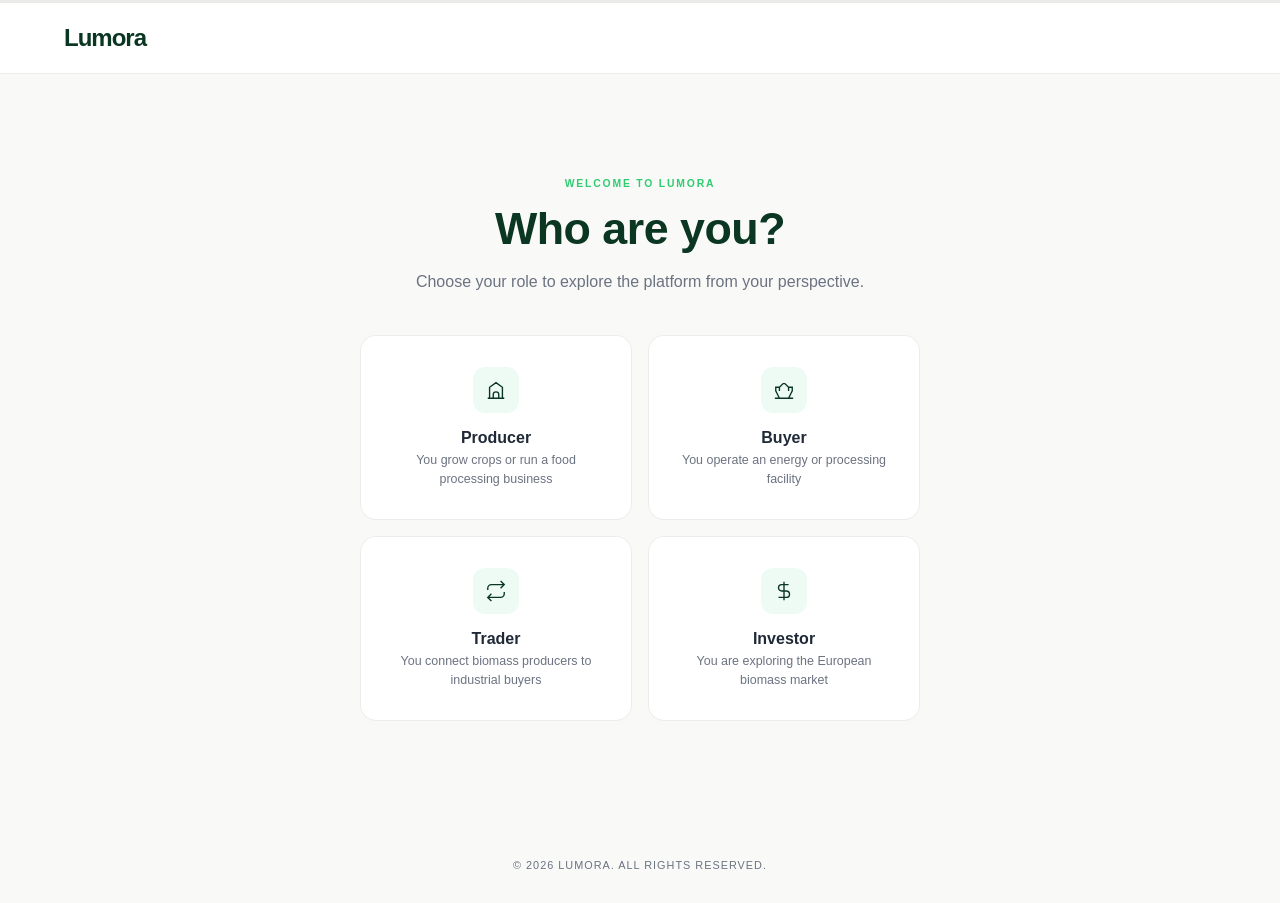
==== commit 2d724294: "updated investor page" ====
--- a/lumora_discovery.html
+++ b/lumora_discovery.html
@@ -4,600 +4,7 @@
     <meta charset="UTF-8">
     <meta name="viewport" content="width=device-width, initial-scale=1.0">
     <title>Lumora | Explore the Platform</title>
-    <style>
-    :root {
-        --primary-green: #0A3622;
-        --accent-green: #2ECC71;
-        --bg-light: #F9FAF8;
-        --text-dark: #1F2937;
-        --text-light: #6B7280;
-        --border: rgba(0,0,0,0.07);
-        --white: #FFFFFF;
-        --red-pain: #991B1B;
-    }
-
-    *, *::before, *::after {
-        margin: 0; padding: 0; box-sizing: border-box;
-        font-family: -apple-system, BlinkMacSystemFont, "Segoe UI", Roboto, sans-serif;
-    }
-
-    body {
-        background: var(--bg-light);
-        color: var(--text-dark);
-        min-height: 100vh;
-        overflow-x: hidden;
-    }
-
-    /* ── PROGRESS ── */
-    .progress-bar {
-        height: 3px;
-        background: rgba(0,0,0,0.06);
-        position: fixed;
-        top: 0; left: 0; right: 0;
-        z-index: 200;
-    }
-    .progress-fill {
-        height: 100%;
-        background: var(--accent-green);
-        transition: width 0.5s cubic-bezier(0.4, 0, 0.2, 1);
-        width: 0%;
-    }
-
-    /* ── NAV ── */
-    .navbar {
-        display: flex;
-        justify-content: space-between;
-        align-items: center;
-        padding: 1.25rem 5%;
-        background: var(--white);
-        border-bottom: 1px solid var(--border);
-        position: sticky;
-        top: 3px;
-        z-index: 100;
-    }
-    .logo {
-        font-size: 1.5rem;
-        font-weight: 800;
-        color: var(--primary-green);
-        letter-spacing: -1px;
-        text-decoration: none;
-    }
-    .back-btn {
-        background: none;
-        border: 1px solid rgba(0,0,0,0.12);
-        color: var(--text-light);
-        padding: 0.45rem 1.1rem;
-        border-radius: 20px;
-        font-size: 0.78rem;
-        font-weight: 500;
-        cursor: pointer;
-        transition: all 0.2s;
-        opacity: 0;
-        pointer-events: none;
-    }
-    .back-btn.visible { opacity: 1; pointer-events: auto; }
-    .back-btn:hover { border-color: var(--primary-green); color: var(--primary-green); }
-
-    /* ── SCREENS ── */
-    .screen {
-        display: none;
-        min-height: calc(100vh - 68px);
-        flex-direction: column;
-        animation: fadeUp 0.35s ease;
-    }
-    .screen.active { display: flex; }
-
-    @keyframes fadeUp {
-        from { opacity: 0; transform: translateY(10px); }
-        to   { opacity: 1; transform: translateY(0); }
-    }
-
-    .content {
-        flex: 1;
-        display: flex;
-        flex-direction: column;
-        align-items: center;
-        justify-content: center;
-        padding: 3.5rem 5%;
-        max-width: 860px;
-        margin: 0 auto;
-        width: 100%;
-    }
-    .content-top {
-        justify-content: flex-start;
-        padding-top: 2.5rem;
-    }
-
-    /* ── TYPOGRAPHY ── */
-    .eyebrow {
-        font-size: 0.65rem;
-        font-weight: 700;
-        text-transform: uppercase;
-        letter-spacing: 1.8px;
-        color: var(--accent-green);
-        margin-bottom: 0.9rem;
-    }
-    .screen-title {
-        font-size: clamp(1.8rem, 4vw, 2.8rem);
-        font-weight: 800;
-        color: var(--primary-green);
-        line-height: 1.15;
-        margin-bottom: 0.9rem;
-        text-align: center;
-        letter-spacing: -0.5px;
-    }
-    .screen-sub {
-        font-size: 1rem;
-        color: var(--text-light);
-        line-height: 1.65;
-        text-align: center;
-        max-width: 460px;
-        margin-bottom: 2.5rem;
-    }
-
-    /* ── PERSONA CARDS ── */
-    .persona-grid {
-        display: grid;
-        grid-template-columns: 1fr 1fr;
-        gap: 1rem;
-        width: 100%;
-        max-width: 560px;
-    }
-    @media (max-width: 480px) { .persona-grid { grid-template-columns: 1fr; } }
-
-    .persona-card {
-        background: var(--white);
-        border: 1.5px solid var(--border);
-        border-radius: 16px;
-        padding: 1.9rem 1.6rem;
-        cursor: pointer;
-        transition: all 0.22s ease;
-        text-align: center;
-    }
-    .persona-card:hover {
-        border-color: var(--accent-green);
-        transform: translateY(-3px);
-        box-shadow: 0 10px 32px rgba(10,54,34,0.1);
-    }
-    .persona-card:hover .persona-label { color: var(--primary-green); }
-    .persona-icon {
-        width: 46px; height: 46px;
-        background: rgba(46,204,113,0.08);
-        border-radius: 12px;
-        display: flex; align-items: center; justify-content: center;
-        margin: 0 auto 1rem;
-    }
-    .persona-icon svg { width: 22px; height: 22px; stroke: var(--primary-green); fill: none; stroke-width: 1.5; }
-    .persona-label {
-        font-size: 1rem;
-        font-weight: 700;
-        color: var(--text-dark);
-        margin-bottom: 0.3rem;
-        transition: color 0.2s;
-    }
-    .persona-desc { font-size: 0.78rem; color: var(--text-light); line-height: 1.5; }
-
-    /* ── SCENARIO BOX ── */
-    .scenario-box {
-        background: var(--primary-green);
-        border-radius: 16px;
-        padding: 2.2rem 2.5rem;
-        width: 100%;
-        max-width: 620px;
-        margin-bottom: 2rem;
-        text-align: center;
-        position: relative;
-        overflow: hidden;
-    }
-    .scenario-box::after {
-        content: '';
-        position: absolute;
-        top: -60px; right: -60px;
-        width: 220px; height: 220px;
-        border-radius: 50%;
-        background: rgba(46,204,113,0.06);
-        pointer-events: none;
-    }
-    .scenario-box .eyebrow { color: var(--accent-green); }
-    .scenario-box .screen-title {
-        color: var(--white);
-        font-size: clamp(1.2rem, 2.8vw, 1.75rem);
-        margin-bottom: 0.75rem;
-    }
-    .scenario-box p { font-size: 0.88rem; color: rgba(255,255,255,0.65); line-height: 1.65; }
-
-    /* ── NEXT BUTTON ── */
-    .next-btn {
-        display: inline-flex;
-        align-items: center;
-        gap: 8px;
-        padding: 0.9rem 2rem;
-        background: var(--primary-green);
-        color: white;
-        border: none;
-        border-radius: 8px;
-        font-family: inherit;
-        font-size: 0.88rem;
-        font-weight: 600;
-        cursor: pointer;
-        transition: all 0.22s ease;
-        letter-spacing: 0.02em;
-    }
-    .next-btn:hover {
-        background: #0d4a2e;
-        transform: translateY(-1px);
-        box-shadow: 0 6px 20px rgba(10,54,34,0.2);
-    }
-
-    /* ── BRANCH CARDS ── */
-    .branch-grid {
-        display: grid;
-        grid-template-columns: 1fr 1fr;
-        gap: 1rem;
-        width: 100%;
-        max-width: 560px;
-    }
-    @media (max-width: 480px) { .branch-grid { grid-template-columns: 1fr; } }
-
-    .branch-card {
-        background: var(--white);
-        border: 1.5px solid var(--border);
-        border-radius: 14px;
-        padding: 1.8rem 1.5rem;
-        cursor: pointer;
-        transition: all 0.22s ease;
-        text-align: left;
-    }
-    .branch-card:hover {
-        border-color: var(--accent-green);
-        box-shadow: 0 8px 28px rgba(10,54,34,0.09);
-        transform: translateY(-2px);
-    }
-    .branch-icon { font-size: 1.5rem; display: block; margin-bottom: 0.9rem; }
-    .branch-label {
-        font-size: 0.9rem;
-        font-weight: 700;
-        color: var(--text-dark);
-        margin-bottom: 0.35rem;
-        line-height: 1.3;
-    }
-    .branch-sub { font-size: 0.78rem; color: var(--text-light); line-height: 1.5; }
-
-    /* ── INVOICE CARD ── */
-    .invoice-card {
-        background: var(--white);
-        border: 1px solid rgba(0,0,0,0.08);
-        border-radius: 16px;
-        padding: 2rem 2.4rem;
-        width: 100%;
-        max-width: 480px;
-        margin-bottom: 1.2rem;
-    }
-    .invoice-tag {
-        font-size: 0.58rem;
-        font-weight: 800;
-        text-transform: uppercase;
-        letter-spacing: 2px;
-        color: rgba(0,0,0,0.2);
-        display: block;
-        margin-bottom: 0.5rem;
-    }
-    .invoice-label { font-size: 0.78rem; color: var(--text-light); margin-bottom: 0.7rem; }
-    .invoice-amount {
-        font-size: clamp(2.8rem, 9vw, 4.2rem);
-        font-weight: 800;
-        color: var(--red-pain);
-        letter-spacing: -2px;
-        line-height: 1;
-        margin-bottom: 0.25rem;
-    }
-    .invoice-unit { font-size: 0.73rem; color: var(--text-light); margin-bottom: 1.4rem; }
-    .invoice-divider { height: 1px; background: var(--border); margin-bottom: 0.9rem; }
-    .invoice-line {
-        display: flex;
-        justify-content: space-between;
-        align-items: flex-start;
-        font-size: 0.8rem;
-        padding: 0.42rem 0;
-        border-bottom: 1px solid rgba(0,0,0,0.04);
-        gap: 1rem;
-    }
-    .invoice-line span { color: var(--text-light); flex: 1; }
-    .invoice-line strong { color: var(--text-dark); font-weight: 600; text-align: right; white-space: nowrap; }
-    .invoice-source {
-        font-size: 0.67rem;
-        color: var(--text-light);
-        text-align: center;
-        max-width: 440px;
-        line-height: 1.55;
-        margin-bottom: 1.5rem;
-        font-style: italic;
-    }
-
-    /* ── PAIN LIST ── */
-    .pain-list {
-        width: 100%;
-        max-width: 500px;
-        margin-bottom: 2rem;
-    }
-    .pain-item {
-        background: var(--white);
-        border: 1px solid var(--border);
-        border-radius: 10px;
-        padding: 1.05rem 1.3rem;
-        margin-bottom: 0.55rem;
-        display: flex;
-        align-items: flex-start;
-        gap: 0.85rem;
-        font-size: 0.87rem;
-        line-height: 1.55;
-        color: var(--text-dark);
-        opacity: 0;
-        transform: translateY(8px);
-        transition: opacity 0.38s ease, transform 0.38s ease;
-    }
-    .pain-item.visible { opacity: 1; transform: translateY(0); }
-    .pain-dot {
-        width: 20px; height: 20px;
-        background: #FEF2F2;
-        border-radius: 50%;
-        display: flex; align-items: center; justify-content: center;
-        flex-shrink: 0;
-        margin-top: 1px;
-        font-size: 0.68rem;
-        color: var(--red-pain);
-        font-weight: 700;
-    }
-
-    /* ── RECONSIDER BUTTON ── */
-    .reconsider-btn {
-        background: none;
-        border: none;
-        color: var(--primary-green);
-        font-size: 0.9rem;
-        font-weight: 600;
-        cursor: pointer;
-        font-family: inherit;
-        padding: 0.6rem 0;
-        display: flex;
-        align-items: center;
-        gap: 6px;
-        transition: gap 0.18s;
-    }
-    .reconsider-btn:hover { gap: 12px; }
-
-    /* ── COMPARE GRID ── */
-    .compare-wrap { width: 100%; max-width: 700px; margin-bottom: 2rem; }
-    .compare-header {
-        display: grid;
-        grid-template-columns: 1fr 1fr;
-        gap: 1rem;
-        margin-bottom: 0.6rem;
-    }
-    .compare-col-label {
-        font-size: 0.68rem;
-        font-weight: 700;
-        text-transform: uppercase;
-        letter-spacing: 1.2px;
-        padding: 0 1rem;
-    }
-    .col-label-old { color: var(--text-light); }
-    .col-label-new { color: var(--accent-green); }
-    .compare-grid { display: grid; grid-template-columns: 1fr 1fr; gap: 1rem; }
-    .compare-col { display: flex; flex-direction: column; gap: 0.6rem; }
-
-    @media (max-width: 580px) {
-        .compare-grid { grid-template-columns: 1fr; }
-        .compare-header { grid-template-columns: 1fr; }
-        .compare-header .col-label-old { display: none; }
-    }
-
-    .compare-item {
-        background: var(--white);
-        border: 1px solid var(--border);
-        border-radius: 10px;
-        padding: 1rem 1.2rem;
-        display: flex;
-        align-items: flex-start;
-        gap: 0.75rem;
-        opacity: 0;
-        transform: translateY(8px);
-        transition: opacity 0.35s ease, transform 0.35s ease;
-    }
-    .compare-item.visible { opacity: 1; transform: translateY(0); }
-    .item-dot {
-        width: 22px; height: 22px;
-        border-radius: 50%;
-        display: flex; align-items: center; justify-content: center;
-        font-size: 0.68rem;
-        font-weight: 700;
-        flex-shrink: 0;
-        margin-top: 1px;
-    }
-    .dot-cross { background: #FEF2F2; color: #991B1B; }
-    .dot-check { background: rgba(46,204,113,0.12); color: #0A3622; }
-    .item-body strong { display: block; font-size: 0.82rem; font-weight: 700; color: var(--text-dark); margin-bottom: 0.2rem; }
-    .item-body span { font-size: 0.76rem; color: var(--text-light); line-height: 1.45; }
-
-    /* ── TALK REVEAL ── */
-    .talk-reveal {
-        opacity: 0;
-        transform: translateY(6px);
-        transition: all 0.4s ease;
-        margin-top: 0.25rem;
-    }
-    .talk-reveal.visible { opacity: 1; transform: translateY(0); }
-
-    /* ── INVESTOR STAT CARDS ── */
-    .stat-grid {
-        display: grid;
-        grid-template-columns: 1fr 1fr;
-        gap: 1rem;
-        width: 100%;
-        max-width: 560px;
-        margin-bottom: 1.75rem;
-    }
-    @media (max-width: 480px) { .stat-grid { grid-template-columns: 1fr; } }
-    .stat-card {
-        background: var(--white);
-        border: 1px solid var(--border);
-        border-radius: 14px;
-        padding: 1.5rem;
-    }
-    .stat-number {
-        font-size: clamp(1.4rem, 3.5vw, 2rem);
-        font-weight: 800;
-        color: var(--primary-green);
-        letter-spacing: -0.5px;
-        line-height: 1.1;
-        margin-bottom: 0.35rem;
-    }
-    .stat-label { font-size: 0.77rem; color: var(--text-light); line-height: 1.5; }
-
-    /* ── VALIDATION CARDS ── */
-    .validation-card {
-        background: var(--white);
-        border: 1px solid var(--border);
-        border-radius: 14px;
-        padding: 1.5rem 1.8rem;
-        width: 100%;
-        max-width: 560px;
-        margin-bottom: 0.75rem;
-    }
-    .validation-company { font-size: 0.88rem; font-weight: 700; color: var(--primary-green); margin-bottom: 0.15rem; }
-    .validation-meta {
-        font-size: 0.7rem;
-        color: var(--accent-green);
-        font-weight: 600;
-        margin-bottom: 0.65rem;
-        text-transform: uppercase;
-        letter-spacing: 0.5px;
-    }
-    .validation-quote {
-        font-size: 0.83rem;
-        color: var(--text-light);
-        line-height: 1.65;
-        font-style: italic;
-        border-left: 2px solid var(--border);
-        padding-left: 0.9rem;
-    }
-
-    /* ── INVESTOR CTA ── */
-    .investor-cta-box {
-        background: var(--primary-green);
-        border-radius: 16px;
-        padding: 3rem 2.5rem;
-        width: 100%;
-        max-width: 520px;
-        text-align: center;
-    }
-    .investor-cta-box .eyebrow { color: var(--accent-green); }
-    .investor-cta-box h2 {
-        font-size: clamp(1.3rem, 3vw, 1.8rem);
-        font-weight: 800;
-        color: white;
-        margin-bottom: 0.75rem;
-        letter-spacing: -0.3px;
-    }
-    .investor-cta-box p { font-size: 0.88rem; color: rgba(255,255,255,0.6); line-height: 1.65; margin-bottom: 2rem; }
-    .talk-btn {
-        display: inline-flex;
-        align-items: center;
-        gap: 8px;
-        padding: 0.85rem 1.8rem;
-        background: var(--accent-green);
-        color: #0A1A0A;
-        border-radius: 8px;
-        text-decoration: none;
-        font-weight: 700;
-        font-size: 0.88rem;
-        transition: all 0.22s;
-    }
-    .talk-btn:hover { background: #27ae60; transform: translateY(-1px); }
-
-    /* ── WAITLIST FORM ── */
-    .waitlist-box {
-        background: var(--white);
-        border: 1px solid var(--border);
-        border-radius: 16px;
-        padding: 2.5rem;
-        width: 100%;
-        max-width: 480px;
-        box-shadow: 0 2px 14px rgba(0,0,0,0.05);
-    }
-    .waitlist-title {
-        font-size: 1.35rem;
-        font-weight: 800;
-        color: var(--primary-green);
-        margin-bottom: 0.4rem;
-        letter-spacing: -0.3px;
-    }
-    .waitlist-sub { font-size: 0.85rem; color: var(--text-light); line-height: 1.55; margin-bottom: 1.9rem; }
-    .form-group { margin-bottom: 1rem; }
-    .form-label {
-        display: block;
-        font-size: 0.73rem;
-        font-weight: 600;
-        color: var(--text-dark);
-        text-transform: uppercase;
-        letter-spacing: 0.8px;
-        margin-bottom: 0.4rem;
-    }
-    .form-input, .form-textarea {
-        width: 100%;
-        padding: 0.7rem 0.9rem;
-        border: 1.5px solid rgba(0,0,0,0.1);
-        border-radius: 8px;
-        font-family: inherit;
-        font-size: 0.88rem;
-        color: var(--text-dark);
-        background: var(--bg-light);
-        transition: border-color 0.2s;
-        outline: none;
-        -webkit-appearance: none;
-    }
-    .form-input:focus, .form-textarea:focus { border-color: var(--accent-green); }
-    .form-textarea { resize: vertical; min-height: 88px; }
-    .form-submit {
-        width: 100%;
-        padding: 0.9rem;
-        background: var(--primary-green);
-        color: white;
-        border: none;
-        border-radius: 8px;
-        font-family: inherit;
-        font-size: 0.9rem;
-        font-weight: 600;
-        cursor: pointer;
-        transition: all 0.22s ease;
-        margin-top: 0.5rem;
-    }
-    .form-submit:hover { background: #0d4a2e; transform: translateY(-1px); }
-    .form-submit:disabled { opacity: 0.6; cursor: not-allowed; transform: none; }
-
-    /* ── SUCCESS STATE ── */
-    .success-state { display: none; text-align: center; padding: 1.5rem 0; }
-    .success-icon {
-        width: 52px; height: 52px;
-        background: rgba(46,204,113,0.12);
-        border-radius: 50%;
-        display: flex; align-items: center; justify-content: center;
-        margin: 0 auto 1.2rem;
-    }
-    .success-icon svg { width: 24px; height: 24px; stroke: var(--accent-green); fill: none; stroke-width: 2.5; stroke-linecap: round; stroke-linejoin: round; }
-    .success-title { font-size: 1.2rem; font-weight: 700; color: var(--primary-green); margin-bottom: 0.5rem; }
-    .success-sub { font-size: 0.84rem; color: var(--text-light); line-height: 1.6; }
-
-    /* ── FOOTER ── */
-    .page-footer {
-        padding: 2rem;
-        text-align: center;
-        font-size: 0.68rem;
-        color: var(--text-light);
-        letter-spacing: 1px;
-        text-transform: uppercase;
-    }
-    </style>
+    <link rel="stylesheet" href="discovery_style.css">
 </head>
 <body>
 
@@ -605,7 +12,7 @@
 
 <nav class="navbar">
     <a href="./index.html" class="logo">Lumora</a>
-    <button class="back-btn" id="backBtn" onclick="goBack()">← Back</button>
+    <button class="back-btn" id="backBtn" data-nav="back">← Back</button>
 </nav>
 
 
@@ -620,7 +27,7 @@
 
         <div class="persona-grid">
 
-            <div class="persona-card" onclick="setPersona('producer')">
+            <div class="persona-card" data-nav="persona:producer">
                 <div class="persona-icon">
                     <svg viewBox="0 0 24 24"><path d="M3 21h18M5 21V9l7-5 7 5v12M9 21v-4a3 3 0 016 0v4"/></svg>
                 </div>
@@ -628,7 +35,7 @@
                 <div class="persona-desc">You grow crops or run a food processing business</div>
             </div>
 
-            <div class="persona-card" onclick="setPersona('buyer')">
+            <div class="persona-card" data-nav="persona:buyer">
                 <div class="persona-icon">
                     <svg viewBox="0 0 24 24"><path d="M2 21h20M7 21l-4-8V9h4v4M17 21l4-8V9h-4v4M7 9l4-4h2l4 4"/></svg>
                 </div>
@@ -636,7 +43,7 @@
                 <div class="persona-desc">You operate an energy or processing facility</div>
             </div>
 
-            <div class="persona-card" onclick="setPersona('trader')">
+            <div class="persona-card" data-nav="persona:trader">
                 <div class="persona-icon">
                     <svg viewBox="0 0 24 24"><path d="M17 1l4 4-4 4M3 11V9a4 4 0 014-4h14M7 23l-4-4 4-4M21 13v2a4 4 0 01-4 4H3"/></svg>
                 </div>
@@ -644,13 +51,13 @@
                 <div class="persona-desc">You connect biomass producers to industrial buyers</div>
             </div>
 
-            <!-- <div class="persona-card" onclick="setPersona('investor')">
+            <div class="persona-card" data-nav="persona:investor">
                 <div class="persona-icon">
                     <svg viewBox="0 0 24 24"><path d="M12 2v20M17 5H9.5a3.5 3.5 0 000 7h5a3.5 3.5 0 010 7H6"/></svg>
                 </div>
                 <div class="persona-label">Investor</div>
                 <div class="persona-desc">You are exploring the European biomass market</div>
-            </div> -->
+            </div>
 
         </div>
     </div>
@@ -669,7 +76,7 @@
             <h1 class="screen-title">You run a farm or food processing business.</h1>
             <p>Every season, your operation generates organic material — grape pomace, olive waste, cereal straw, or something similar. Some of it gets sold. Most of it gets disposed of. And every year, the cost of doing that is going up.</p>
         </div>
-        <button class="next-btn" onclick="go('producer-branch')">
+        <button class="next-btn" data-nav="go:producer-branch">
             That describes me
             <svg width="13" height="13" viewBox="0 0 24 24" fill="none" stroke="currentColor" stroke-width="2.5" stroke-linecap="round" stroke-linejoin="round"><path d="M5 12h14M12 5l7 7-7 7"/></svg>
         </button>
@@ -683,12 +90,12 @@
         <h1 class="screen-title">What is holding you back?</h1>
         <p class="screen-sub">Choose the problem that fits you best.</p>
         <div class="branch-grid">
-            <div class="branch-card" onclick="goPain('producer-pain-a')">
+            <div class="branch-card" data-nav="go:producer-pain-a">
                 <span class="branch-icon">💸</span>
                 <div class="branch-label">Disposal is expensive</div>
                 <div class="branch-sub">I am paying to get rid of material that has real value</div>
             </div>
-            <div class="branch-card" onclick="goPain('producer-pain-b')">
+            <div class="branch-card" data-nav="go:producer-pain-b">
                 <span class="branch-icon">🔍</span>
                 <div class="branch-label">I can't find reliable buyers</div>
                 <div class="branch-sub">Every season I search for buyers from scratch</div>
@@ -712,8 +119,8 @@
             <div class="invoice-line"><span>Certainty of a sale next season</span><strong>None</strong></div>
             <div class="invoice-line"><span>Time spent on compliance paperwork</span><strong>Unpaid</strong></div>
         </div>
-        <!-- <p class="invoice-source">Disposal cost data: Ciocan et al. (2023), MDPI Applied Sciences, 13(8), 5063. Primary source under verification with authors.</p> -->
-        <button class="reconsider-btn" onclick="go('producer-compare')">There has to be a better way →</button>
+        <p class="invoice-source">Disposal cost data: Ciocan et al. (2023), MDPI Applied Sciences, 13(8), 5063. Primary source under verification with authors.</p>
+        <button class="reconsider-btn" data-nav="go:producer-compare">There has to be a better way →</button>
     </div>
     <footer class="page-footer">© 2026 Lumora. All rights reserved.</footer>
 </div>
@@ -728,7 +135,7 @@
             <div class="pain-item"><div class="pain-dot">✕</div><span>There is no market rate you can point to. Every deal is a negotiation with incomplete information on both sides.</span></div>
             <div class="pain-item"><div class="pain-dot">✕</div><span>One bad season with no buyer means the material is wasted — or you pay someone to take it.</span></div>
         </div>
-        <button class="reconsider-btn" onclick="go('producer-compare')">There has to be a better way →</button>
+        <button class="reconsider-btn" data-nav="go:producer-compare">There has to be a better way →</button>
     </div>
     <footer class="page-footer">© 2026 Lumora. All rights reserved.</footer>
 </div>
@@ -760,7 +167,7 @@
         </div>
 
         <div class="talk-reveal" id="producer-cta">
-            <button class="next-btn" onclick="goToWaitlist()">
+            <button class="next-btn" data-nav="waitlist">
                 Join the waitlist
                 <svg width="13" height="13" viewBox="0 0 24 24" fill="none" stroke="currentColor" stroke-width="2.5" stroke-linecap="round" stroke-linejoin="round"><path d="M5 12h14M12 5l7 7-7 7"/></svg>
             </button>
@@ -781,7 +188,7 @@
             <h1 class="screen-title">Your facility runs on biomass.</h1>
             <p>You need a consistent, reliable supply of agricultural material. The quality must match your process specification. Every tonne needs to be RED III compliant. And you need to know what is arriving before the truck loads.</p>
         </div>
-        <button class="next-btn" onclick="go('buyer-branch')">
+        <button class="next-btn" data-nav="go:buyer-branch">
             That describes me
             <svg width="13" height="13" viewBox="0 0 24 24" fill="none" stroke="currentColor" stroke-width="2.5" stroke-linecap="round" stroke-linejoin="round"><path d="M5 12h14M12 5l7 7-7 7"/></svg>
         </button>
@@ -795,12 +202,12 @@
         <h1 class="screen-title">What is the main problem?</h1>
         <p class="screen-sub">Choose the one that fits you best.</p>
         <div class="branch-grid">
-            <div class="branch-card" onclick="goPain('buyer-pain-a')">
+            <div class="branch-card" data-nav="go:buyer-pain-a">
                 <span class="branch-icon">📦</span>
                 <div class="branch-label">Quality doesn't match what I ordered</div>
                 <div class="branch-sub">Problems appear at delivery, after cost is already committed</div>
             </div>
-            <div class="branch-card" onclick="goPain('buyer-pain-b')">
+            <div class="branch-card" data-nav="go:buyer-pain-b">
                 <span class="branch-icon">🗓️</span>
                 <div class="branch-label">Finding new suppliers takes too long</div>
                 <div class="branch-sub">Months of site visits and lab tests every new market entry</div>
@@ -825,7 +232,7 @@
             <div class="invoice-line"><span>RED III compliance docs</span><strong>Assembled manually</strong></div>
         </div>
         <p class="invoice-source">Supply chain cost figure from peer-reviewed biomass logistics research. Confirmed as an operational pain point by industrial operators in conversation with Lumora, March 2026.</p>
-        <button class="reconsider-btn" onclick="go('buyer-compare')">There has to be a better way →</button>
+        <button class="reconsider-btn" data-nav="go:buyer-compare">There has to be a better way →</button>
     </div>
     <footer class="page-footer">© 2026 Lumora. All rights reserved.</footer>
 </div>
@@ -840,7 +247,7 @@
             <div class="pain-item"><div class="pain-dot">✕</div><span>Compliance documentation is built by hand, per shipment. It is slow, and errors are costly.</span></div>
             <div class="pain-item"><div class="pain-dot">✕</div><span>The full process repeats every time you expand to a new region or lose an existing supplier.</span></div>
         </div>
-        <button class="reconsider-btn" onclick="go('buyer-compare')">There has to be a better way →</button>
+        <button class="reconsider-btn" data-nav="go:buyer-compare">There has to be a better way →</button>
     </div>
     <footer class="page-footer">© 2026 Lumora. All rights reserved.</footer>
 </div>
@@ -872,7 +279,7 @@
         </div>
 
         <div class="talk-reveal" id="buyer-cta">
-            <button class="next-btn" onclick="goToWaitlist()">
+            <button class="next-btn" data-nav="waitlist">
                 Join the waitlist
                 <svg width="13" height="13" viewBox="0 0 24 24" fill="none" stroke="currentColor" stroke-width="2.5" stroke-linecap="round" stroke-linejoin="round"><path d="M5 12h14M12 5l7 7-7 7"/></svg>
             </button>
@@ -893,7 +300,7 @@
             <h1 class="screen-title">You connect biomass producers to industrial buyers.</h1>
             <p>The deals are there. Both sides need each other. But buyers want documentation they can trust, and producers cannot always provide it. Closing deals means solving a verification problem that neither side has the tools to fix on their own.</p>
         </div>
-        <button class="next-btn" onclick="go('trader-branch')">
+        <button class="next-btn" data-nav="go:trader-branch">
             That describes me
             <svg width="13" height="13" viewBox="0 0 24 24" fill="none" stroke="currentColor" stroke-width="2.5" stroke-linecap="round" stroke-linejoin="round"><path d="M5 12h14M12 5l7 7-7 7"/></svg>
         </button>
@@ -907,12 +314,12 @@
         <h1 class="screen-title">What slows your deals down?</h1>
         <p class="screen-sub">Choose the one that fits you best.</p>
         <div class="branch-grid">
-            <div class="branch-card" onclick="goPain('trader-pain-a')">
+            <div class="branch-card" data-nav="go:trader-pain-a">
                 <span class="branch-icon">🤝</span>
                 <div class="branch-label">Buyers don't trust unverified quality claims</div>
                 <div class="branch-sub">I say the material is good. Without proof, buyers discount or walk away</div>
             </div>
-            <div class="branch-card" onclick="goPain('trader-pain-b')">
+            <div class="branch-card" data-nav="go:trader-pain-b">
                 <span class="branch-icon">📋</span>
                 <div class="branch-label">RED III paperwork is blocking deals</div>
                 <div class="branch-sub">Compliance documentation takes too long and deals fall through waiting for it</div>
@@ -932,7 +339,7 @@
             <div class="pain-item"><div class="pain-dot">✕</div><span>You cannot show a buyer the difference between high-quality and low-quality material without third-party analysis.</span></div>
             <div class="pain-item"><div class="pain-dot">✕</div><span>Quality disputes after delivery damage relationships and can end the business entirely.</span></div>
         </div>
-        <button class="reconsider-btn" onclick="go('trader-compare')">There has to be a better way →</button>
+        <button class="reconsider-btn" data-nav="go:trader-compare">There has to be a better way →</button>
     </div>
     <footer class="page-footer">© 2026 Lumora. All rights reserved.</footer>
 </div>
@@ -947,7 +354,7 @@
             <div class="pain-item"><div class="pain-dot">✕</div><span>Errors in compliance documents cause delays. Delayed shipments damage relationships with buyers.</span></div>
             <div class="pain-item"><div class="pain-dot">✕</div><span>The compliance burden does not get smaller as you grow. It increases with every transaction.</span></div>
         </div>
-        <button class="reconsider-btn" onclick="go('trader-compare')">There has to be a better way →</button>
+        <button class="reconsider-btn" data-nav="go:trader-compare">There has to be a better way →</button>
     </div>
     <footer class="page-footer">© 2026 Lumora. All rights reserved.</footer>
 </div>
@@ -979,7 +386,7 @@
         </div>
 
         <div class="talk-reveal" id="trader-cta">
-            <button class="next-btn" onclick="goToWaitlist()">
+            <button class="next-btn" data-nav="waitlist">
                 Join the waitlist
                 <svg width="13" height="13" viewBox="0 0 24 24" fill="none" stroke="currentColor" stroke-width="2.5" stroke-linecap="round" stroke-linejoin="round"><path d="M5 12h14M12 5l7 7-7 7"/></svg>
             </button>
@@ -993,123 +400,137 @@
      INVESTOR PATH
 ══════════════════════════════════ -->
 
+<!-- ── INVESTOR SCREEN 1: INTRO ── -->
 <div class="screen" id="investor-scenario">
     <div class="content">
         <div class="scenario-box">
-            <p class="eyebrow">The market</p>
-            <h1 class="screen-title">The European biomass sector is EUR 55 billion and growing.</h1>
-            <p>Regulatory pressure from RED III is creating structural, non-discretionary demand. Industrial buyers have committed billions to new facilities. The supply chain infrastructure to support them does not exist yet. That is what Lumora is building.</p>
-        </div>
-        <button class="next-btn" onclick="go('investor-branch')">
-            Tell me more
+            <p class="eyebrow">For investors</p>
+            <h1 class="screen-title">The infrastructure for agricultural biomass supply does not exist yet.</h1>
+            <p>Industrial buyers are committing billions to new biomass processing facilities across Europe. The supply chain tools to verify, source, and document feedstock at scale have not been built. Lumora is building them.</p>
+        </div>
+        <button class="next-btn" data-nav="go:investor-overview">
+            See the opportunity
             <svg width="13" height="13" viewBox="0 0 24 24" fill="none" stroke="currentColor" stroke-width="2.5" stroke-linecap="round" stroke-linejoin="round"><path d="M5 12h14M12 5l7 7-7 7"/></svg>
         </button>
     </div>
     <footer class="page-footer">© 2026 Lumora. All rights reserved.</footer>
 </div>
 
-<div class="screen" id="investor-branch">
-    <div class="content">
-        <p class="eyebrow">Choose your focus</p>
-        <h1 class="screen-title">What would you like to explore?</h1>
-        <div class="branch-grid">
-            <div class="branch-card" onclick="go('investor-market')">
-                <span class="branch-icon">📊</span>
-                <div class="branch-label">The market opportunity</div>
-                <div class="branch-sub">Size, growth drivers, and why this moment is the right one</div>
-            </div>
-            <div class="branch-card" onclick="go('investor-traction')">
-                <span class="branch-icon">🚀</span>
-                <div class="branch-label">Team and traction</div>
-                <div class="branch-sub">Who validated the problem and what we have built so far</div>
-            </div>
-        </div>
-    </div>
-    <footer class="page-footer">© 2026 Lumora. All rights reserved.</footer>
-</div>
-
-<div class="screen" id="investor-market">
+<!-- ── INVESTOR SCREEN 2: OVERVIEW ── -->
+<div class="screen" id="investor-overview">
     <div class="content content-top">
-        <p class="eyebrow">The market</p>
-        <h1 class="screen-title" style="font-size:clamp(1.5rem,3.5vw,2.2rem);margin-bottom:1.75rem;">Structural demand. Regulatory tailwind.</h1>
-
-        <div class="stat-grid">
-            <div class="stat-card">
-                <div class="stat-number">EUR 55.1B</div>
-                <div class="stat-label">European biomass energy sector, 2024. Growing at 6.07% CAGR. Source: Precedence Research.</div>
-            </div>
-            <div class="stat-card">
-                <div class="stat-number">EUR 28.4B</div>
-                <div class="stat-label">Committed private investment ahead of the EU's 35 BCM biomethane target for 2030. Source: EBA Statistical Report 2025.</div>
-            </div>
-            <div class="stat-card">
-                <div class="stat-number">1,678</div>
-                <div class="stat-label">Active biomethane plants in Europe, June 2025. 45% use agricultural residues as primary feedstock. Source: GIE European Biomethane Map.</div>
-            </div>
-            <div class="stat-card">
-                <div class="stat-number">Nov 2023</div>
-                <div class="stat-label">When RED III compliance became mandatory. Every biomass transaction now requires verified chain-of-custody documentation back to the producer.</div>
-            </div>
-        </div>
-
-        <p class="screen-sub" style="margin-bottom:1.5rem;">The compliance requirement that makes our documentation output commercially urgent only became mandatory in late 2023. This is not a niche problem — it affects every industrial buyer in this market.</p>
-
-        <button class="next-btn" onclick="go('investor-cta')">
-            See who has validated this
+
+        <p class="eyebrow">The opportunity</p>
+        <h1 class="screen-title" style="font-size:clamp(1.4rem,3.2vw,2rem);margin-bottom:0.6rem;">Validated problem. Structural market.</h1>
+        <p class="screen-sub" style="margin-bottom:1.75rem;">We have spoken directly with industrial biomass buyers across Europe. The problem is consistent and confirmed.</p>
+
+        <!-- Validation signals -->
+        <!-- <div class="validation-card" style="max-width:640px;margin-bottom:0.75rem;">
+            <div class="validation-company">Industrial buyer validation — biomass gasification, Northern Europe</div>
+            <div class="validation-meta">Confirmed in direct conversation, March 2026</div>
+            <div class="validation-quote">Most facilities depend entirely on external biomass sourcing. Quality variability and supply consistency are live operational pain points. Sustainability and traceability documentation are as important as quality itself — clients have mandatory reporting obligations.</div>
+        </div>
+
+        <div class="validation-card" style="max-width:640px;margin-bottom:1.75rem;">
+            <div class="validation-company">Industrial buyer validation — biotechnology, Eastern Europe</div>
+            <div class="validation-meta">Confirmed via email correspondence, March 2026</div>
+            <div class="validation-quote">Finding suppliers is not the hard part. The hard part is knowing where material came from, having documentation to prove it meets process requirements, and securing enough stable, consistent supply.</div>
+        </div> -->
+
+        <!-- Market numbers -->
+        <p class="eyebrow" style="align-self:flex-start;margin-left:0;">Market size</p>
+
+        <!-- TAM -->
+        <div class="investor-market-row">
+            <div class="investor-market-label">
+                <span class="investor-market-tag">TAM</span>
+                <span class="investor-market-name">Total Addressable Market</span>
+            </div>
+            <div class="investor-market-content">
+                <div class="investor-market-number">EUR 55.1B</div>
+                <div class="investor-market-desc">European biomass energy sector, 2024. Growing at 6.07% CAGR. Alongside this, the European biofuels market is valued at EUR 43.7B in 2025, growing at 9.4% CAGR. RED III compliance is mandatory since November 2023 — every transaction in this market requires verified documentation. Source: Precedence Research; Global Market Insights.</div>
+            </div>
+        </div>
+
+        <!-- SAM -->
+        <div class="investor-market-row">
+            <div class="investor-market-label">
+                <span class="investor-market-tag">SAM</span>
+                <span class="investor-market-name">Serviceable Addressable Market</span>
+            </div>
+            <div class="investor-market-content">
+                <div class="investor-market-number">EUR 1.49B</div>
+                <div class="investor-market-desc">European biogas plant market, 2025. Growing at 8.6% CAGR to 2033. There are 1,678 active biomethane plants in Europe — approximately 762 use agricultural residues as their primary feedstock. The European Biogas Association identifies feedstock quality variability as a primary bottleneck for the sector. EUR 28.4B in committed private investment is targeting this segment ahead of the EU's 35 BCM biomethane target for 2030. Source: GIE; EBA Statistical Report 2025; Market Data Forecast.</div>
+            </div>
+        </div>
+
+        <!-- SOM -->
+        <div class="investor-market-row" style="border-bottom:none;margin-bottom:1.75rem;">
+            <div class="investor-market-label">
+                <span class="investor-market-tag" style="background:rgba(46,204,113,0.15);color:var(--primary-green);">SOM</span>
+                <span class="investor-market-name">Serviceable Obtainable Market</span>
+            </div>
+            <div class="investor-market-content">
+                <div class="investor-market-number" style="color:var(--primary-green);">EUR 120–200K</div>
+                <div class="investor-market-desc">Year one target: 5–10 managed service clients in Northern Italy and the DACH region. EUR 2,000 per client per month retainer, plus per-sample testing fees. Conservative by design — based on what we can operationally deliver in our pilot market, not what the market could theoretically support.</div>
+            </div>
+        </div>
+
+        <button class="next-btn" data-nav="go:investor-contact">
+            Get in touch
             <svg width="13" height="13" viewBox="0 0 24 24" fill="none" stroke="currentColor" stroke-width="2.5" stroke-linecap="round" stroke-linejoin="round"><path d="M5 12h14M12 5l7 7-7 7"/></svg>
         </button>
-    </div>
-    <footer class="page-footer">© 2026 Lumora. All rights reserved.</footer>
-</div>
-
-<div class="screen" id="investor-traction">
-    <div class="content content-top">
-        <p class="eyebrow">Validation</p>
-        <h1 class="screen-title" style="font-size:clamp(1.5rem,3.5vw,2.2rem);margin-bottom:1.75rem;">Confirmed by the right people.</h1>
-
-        <div class="validation-card">
-            <div class="validation-company">Meva Energy — Sweden</div>
-            <div class="validation-meta">EUR 40M EIB venture debt · 5 plants in pipeline across Europe · SEK 500M contract with Elcowire</div>
-            <div class="validation-quote">Head of Business Development confirmed: most customers depend entirely on external biomass sourcing. Quality variability and supply consistency are operational pain points. If a solution like Lumora existed, they would likely use it. Sustainability documentation is as important as quality itself, because their clients have reporting obligations.</div>
-        </div>
-
-        <div class="validation-card">
-            <div class="validation-company">AIO Bioreactor — Estonia</div>
-            <div class="validation-meta">Co-founder: Prof. Petri-Jaan Lahtvee · Email correspondence, March 2026</div>
-            <div class="validation-quote">"Finding suppliers is not the hard part. The hard part is knowing where material came from, having documentation to prove it meets process requirements, and securing enough stable, consistent supply."</div>
-        </div>
-
-        <div class="stat-grid" style="margin-top:1.25rem;">
-            <div class="stat-card">
-                <div class="stat-number">Phase 1</div>
-                <div class="stat-label">Managed service. 5–10 clients. Northern Italy pilot market. EUR 2,000 per client per month retainer plus per-sample testing fee.</div>
-            </div>
-            <div class="stat-card">
-                <div class="stat-number">Enactus UniPD</div>
-                <div class="stat-label">Built by the Enactus team at the University of Padova. Presenting at Enactus Italy Nationals, May 2026, Reggio Emilia.</div>
-            </div>
-        </div>
-
-        <div style="margin-top:1.5rem;">
-            <button class="next-btn" onclick="go('investor-cta')">
-                Get in touch
-                <svg width="13" height="13" viewBox="0 0 24 24" fill="none" stroke="currentColor" stroke-width="2.5" stroke-linecap="round" stroke-linejoin="round"><path d="M5 12h14M12 5l7 7-7 7"/></svg>
-            </button>
-        </div>
-    </div>
-    <footer class="page-footer">© 2026 Lumora. All rights reserved.</footer>
-</div>
-
-<div class="screen" id="investor-cta">
-    <div class="content">
-        <div class="investor-cta-box">
-            <p class="eyebrow">Let's talk</p>
-            <h2>We are in early conversations with investors.</h2>
-            <p>If you are exploring this space and want to understand more, we would like to speak with you. We will respond within 48 hours.</p>
-            <a href="mailto:hello.lumora@proton.me?subject=Investor%20enquiry%20%E2%80%94%20Lumora" class="talk-btn">
-                <svg width="15" height="15" viewBox="0 0 24 24" fill="none" stroke="currentColor" stroke-width="2.5" stroke-linecap="round" stroke-linejoin="round"><path d="M4 4h16c1.1 0 2 .9 2 2v12c0 1.1-.9 2-2 2H4c-1.1 0-2-.9-2-2V6c0-1.1.9-2 2-2z"/><polyline points="22,6 12,13 2,6"/></svg>
-                hello.lumora@proton.me
-            </a>
+
+    </div>
+    <footer class="page-footer">© 2026 Lumora. All rights reserved.</footer>
+</div>
+
+<!-- ── INVESTOR SCREEN 3: CONTACT ── -->
+<div class="screen" id="investor-contact">
+    <div class="content">
+        <div class="waitlist-box">
+
+            <div id="inv-form-wrap">
+                <div class="waitlist-title">Let's talk.</div>
+                <p class="waitlist-sub">If you are exploring this space and want to understand more, leave your details and we will come back to you within 48 hours.</p>
+
+                <form id="investorForm">
+                    <input type="hidden" name="access_key" value="6b37d225-0185-433e-ba43-fdb446dc2bf3">
+                    <input type="hidden" name="subject" value="Lumora Investor Enquiry">
+                    <input type="hidden" name="from_name" value="Lumora Investor Form">
+
+                    <div class="form-group">
+                        <label class="form-label" for="inv-name">Your name</label>
+                        <input class="form-input" type="text" id="inv-name" name="name" placeholder="First and last name" required>
+                    </div>
+
+                    <div class="form-group">
+                        <label class="form-label" for="inv-email">Email address</label>
+                        <input class="form-input" type="email" id="inv-email" name="email" placeholder="you@fund.com" required>
+                    </div>
+
+                    <div class="form-group">
+                        <label class="form-label" for="inv-org">Organisation</label>
+                        <input class="form-input" type="text" id="inv-org" name="organisation" placeholder="Fund or company name">
+                    </div>
+
+                    <div class="form-group">
+                        <label class="form-label" for="inv-msg">Anything you would like to share?</label>
+                        <textarea class="form-textarea" id="inv-msg" name="message" placeholder="What you are looking for, or questions you have (optional)"></textarea>
+                    </div>
+
+                    <button type="submit" class="form-submit" id="inv-submit">Send message</button>
+                </form>
+            </div>
+
+            <div class="success-state" id="inv-success">
+                <div class="success-icon">
+                    <svg viewBox="0 0 24 24"><polyline points="20 6 9 17 4 12"/></svg>
+                </div>
+                <div class="success-title">Message received.</div>
+                <p class="success-sub">We will be in touch within 48 hours. Thank you for your interest in Lumora.</p>
+            </div>
+
         </div>
     </div>
     <footer class="page-footer">© 2026 Lumora. All rights reserved.</footer>
@@ -1173,118 +594,162 @@
 
 
 <script>
-/* === STATE === */
-let navHistory = ['s0'];
-let currentPersona = '';
-
-const PROGRESS = {
-    's0': 0,
-    'producer-scenario': 14, 'buyer-scenario': 14, 'trader-scenario': 14, 'investor-scenario': 14,
-    'producer-branch':   30, 'buyer-branch':   30, 'trader-branch':   30, 'investor-branch':   30,
-    'producer-pain-a':   55, 'producer-pain-b': 55,
-    'buyer-pain-a':      55, 'buyer-pain-b':    55,
-    'trader-pain-a':     55, 'trader-pain-b':   55,
-    'investor-market':   60, 'investor-traction': 60,
-    'producer-compare':  80, 'buyer-compare':   80, 'trader-compare': 80,
-    'investor-cta':      90,
-    'waitlist':         100,
-};
-
-/* === NAVIGATION === */
-function go(id) {
-    const cur = navHistory[navHistory.length - 1];
-    document.getElementById(cur).classList.remove('active');
-    document.getElementById(id).classList.add('active');
-    navHistory.push(id);
-    updateUI(id);
-    window.scrollTo({ top: 0, behavior: 'smooth' });
-
-    if (id.endsWith('-compare')) animateCompare(id);
-    if (id === 'producer-pain-b') animateList('ppb-list');
-    if (id === 'buyer-pain-b')    animateList('bpb-list');
-    if (id === 'trader-pain-a')   animateList('tpa-list');
-    if (id === 'trader-pain-b')   animateList('tpb-list');
-}
-
-function goPain(id) {
-    go(id);
-}
-
-function goBack() {
-    if (navHistory.length <= 1) return;
-    const cur = navHistory.pop();
-    const prev = navHistory[navHistory.length - 1];
-    document.getElementById(cur).classList.remove('active');
-    document.getElementById(prev).classList.add('active');
-    updateUI(prev);
-    window.scrollTo({ top: 0, behavior: 'smooth' });
-}
-
-function setPersona(persona) {
-    currentPersona = persona;
-    const field = document.getElementById('wl-persona');
-    if (field) field.value = persona;
-    go(persona + '-scenario');
-}
-
-function goToWaitlist() {
-    go('waitlist');
-}
-
-function updateUI(id) {
-    const pct = PROGRESS[id] !== undefined ? PROGRESS[id] : 0;
-    document.getElementById('progressFill').style.width = pct + '%';
-    document.getElementById('backBtn').classList.toggle('visible', navHistory.length > 1);
-}
-
-/* === ANIMATIONS === */
-function animateCompare(screenId) {
-    const screen = document.getElementById(screenId);
-    const items  = screen.querySelectorAll('.compare-item');
-    const cta    = screen.querySelector('.talk-reveal');
-
-    items.forEach(el => el.classList.remove('visible'));
-    if (cta) cta.classList.remove('visible');
-
-    items.forEach((el, i) => setTimeout(() => el.classList.add('visible'), i * 100));
-    if (cta) setTimeout(() => cta.classList.add('visible'), items.length * 100 + 420);
-}
-
-function animateList(listId) {
-    const list = document.getElementById(listId);
-    if (!list) return;
-    const items = list.querySelectorAll('.pain-item');
-    items.forEach(el => el.classList.remove('visible'));
-    items.forEach((el, i) => setTimeout(() => el.classList.add('visible'), 120 + i * 140));
-}
-
-/* === FORM SUBMISSION === */
-document.getElementById('waitlistForm').addEventListener('submit', async function (e) {
-    e.preventDefault();
-    const btn = document.getElementById('wl-submit');
-    btn.textContent = 'Sending…';
-    btn.disabled = true;
-
-    const data = new FormData(this);
-
-    try {
-        const res  = await fetch('https://api.web3forms.com/submit', { method: 'POST', body: data });
-        const json = await res.json();
-
-        if (json.success) {
-            document.getElementById('wl-form-wrap').style.display = 'none';
-            document.getElementById('wl-success').style.display  = 'block';
-            document.getElementById('progressFill').style.width  = '100%';
-        } else {
-            btn.textContent = 'Something went wrong — try again';
-            btn.disabled = false;
-        }
-    } catch (err) {
-        btn.textContent = 'Something went wrong — try again';
-        btn.disabled = false;
+document.addEventListener('DOMContentLoaded', function() {
+
+    /* === STATE === */
+    var navHistory    = ['s0'];
+    var currentPersona = '';
+
+    var PROGRESS = {
+        's0': 0,
+        'producer-scenario': 14, 'buyer-scenario': 14, 'trader-scenario': 14, 'investor-scenario': 14,
+        'producer-branch':   30, 'buyer-branch':   30, 'trader-branch':   30,
+        'producer-pain-a':   55, 'producer-pain-b': 55,
+        'buyer-pain-a':      55, 'buyer-pain-b':    55,
+        'trader-pain-a':     55, 'trader-pain-b':   55,
+        'investor-overview': 55,
+        'producer-compare':  80, 'buyer-compare':   80, 'trader-compare': 80,
+        'investor-contact':  90,
+        'waitlist':         100
+    };
+
+    /* === ANIMATIONS === */
+    function animateCompare(screenId) {
+        var sc    = document.getElementById(screenId);
+        if (!sc) return;
+        var items = sc.querySelectorAll('.compare-item');
+        var cta   = sc.querySelector('.talk-reveal');
+        items.forEach(function(el) { el.classList.remove('visible'); });
+        if (cta) cta.classList.remove('visible');
+        items.forEach(function(el, i) { setTimeout(function() { el.classList.add('visible'); }, i * 100); });
+        if (cta) setTimeout(function() { cta.classList.add('visible'); }, items.length * 100 + 420);
     }
-});
+
+    function animateList(listId) {
+        var list = document.getElementById(listId);
+        if (!list) return;
+        var items = list.querySelectorAll('.pain-item');
+        items.forEach(function(el) { el.classList.remove('visible'); });
+        items.forEach(function(el, i) { setTimeout(function() { el.classList.add('visible'); }, 120 + i * 140); });
+    }
+
+    /* === UI === */
+    function updateUI(id) {
+        var pct = PROGRESS[id] !== undefined ? PROGRESS[id] : 0;
+        document.getElementById('progressFill').style.width = pct + '%';
+        document.getElementById('backBtn').classList.toggle('visible', navHistory.length > 1);
+    }
+
+    /* === NAVIGATION === */
+    function go(id) {
+        var cur    = navHistory[navHistory.length - 1];
+        var curEl  = document.getElementById(cur);
+        var nextEl = document.getElementById(id);
+        if (!nextEl) { console.error('Lumora: screen not found:', id); return; }
+        if (curEl) curEl.classList.remove('active');
+        nextEl.classList.add('active');
+        navHistory.push(id);
+        updateUI(id);
+        window.scrollTo({ top: 0, behavior: 'smooth' });
+        if (id.slice(-8) === '-compare') animateCompare(id);
+        if (id === 'producer-pain-b') animateList('ppb-list');
+        if (id === 'buyer-pain-b')    animateList('bpb-list');
+        if (id === 'trader-pain-a')   animateList('tpa-list');
+        if (id === 'trader-pain-b')   animateList('tpb-list');
+    }
+
+    function goBack() {
+        if (navHistory.length <= 1) return;
+        var cur    = navHistory.pop();
+        var prev   = navHistory[navHistory.length - 1];
+        var curEl  = document.getElementById(cur);
+        var prevEl = document.getElementById(prev);
+        if (curEl)  curEl.classList.remove('active');
+        if (prevEl) prevEl.classList.add('active');
+        updateUI(prev);
+        window.scrollTo({ top: 0, behavior: 'smooth' });
+    }
+
+    function setPersona(persona) {
+        currentPersona = persona;
+        document.querySelectorAll('.screen.active').forEach(function(el) { el.classList.remove('active'); });
+        var s0 = document.getElementById('s0');
+        if (s0) s0.classList.add('active');
+        navHistory = ['s0'];
+        var field = document.getElementById('wl-persona');
+        if (field) field.value = persona;
+        go(persona + '-scenario');
+    }
+
+    /* === DELEGATED EVENT LISTENER — handles all data-nav clicks === */
+    document.body.addEventListener('click', function(e) {
+        var el = e.target.closest('[data-nav]');
+        if (!el) return;
+        var nav = el.getAttribute('data-nav');
+        if (!nav) return;
+
+        if (nav === 'back')     { goBack(); return; }
+        if (nav === 'waitlist') { go('waitlist'); return; }
+        if (nav.indexOf('persona:') === 0) { setPersona(nav.slice(8)); return; }
+        if (nav.indexOf('go:') === 0)      { go(nav.slice(3)); return; }
+    });
+
+    /* === WAITLIST FORM === */
+    var form = document.getElementById('waitlistForm');
+    if (form) {
+        form.addEventListener('submit', function(e) {
+            e.preventDefault();
+            var btn  = document.getElementById('wl-submit');
+            btn.textContent = 'Sending…';
+            btn.disabled    = true;
+            fetch('https://api.web3forms.com/submit', { method: 'POST', body: new FormData(form) })
+                .then(function(res) { return res.json(); })
+                .then(function(json) {
+                    if (json.success) {
+                        document.getElementById('wl-form-wrap').style.display = 'none';
+                        document.getElementById('wl-success').style.display   = 'block';
+                        document.getElementById('progressFill').style.width   = '100%';
+                    } else {
+                        btn.textContent = 'Something went wrong — try again';
+                        btn.disabled    = false;
+                    }
+                })
+                .catch(function() {
+                    btn.textContent = 'Something went wrong — try again';
+                    btn.disabled    = false;
+                });
+        });
+    }
+
+    /* === INVESTOR FORM === */
+    var invForm = document.getElementById('investorForm');
+    if (invForm) {
+        invForm.addEventListener('submit', function(e) {
+            e.preventDefault();
+            var btn  = document.getElementById('inv-submit');
+            btn.textContent = 'Sending…';
+            btn.disabled    = true;
+            fetch('https://api.web3forms.com/submit', { method: 'POST', body: new FormData(invForm) })
+                .then(function(res) { return res.json(); })
+                .then(function(json) {
+                    if (json.success) {
+                        document.getElementById('inv-form-wrap').style.display = 'none';
+                        document.getElementById('inv-success').style.display   = 'block';
+                        document.getElementById('progressFill').style.width    = '100%';
+                    } else {
+                        btn.textContent = 'Something went wrong — try again';
+                        btn.disabled    = false;
+                    }
+                })
+                .catch(function() {
+                    btn.textContent = 'Something went wrong — try again';
+                    btn.disabled    = false;
+                });
+        });
+    }
+
+}); /* end DOMContentLoaded */
 </script>
 
 </body>
-</html>
+</html>
--- a/discovery_style.css
+++ b/discovery_style.css
@@ -0,0 +1,655 @@
+
+    :root {
+        --primary-green: #0A3622;
+        --accent-green: #2ECC71;
+        --bg-light: #F9FAF8;
+        --text-dark: #1F2937;
+        --text-light: #6B7280;
+        --border: rgba(0,0,0,0.07);
+        --white: #FFFFFF;
+        --red-pain: #991B1B;
+    }
+
+    *, *::before, *::after {
+        margin: 0; padding: 0; box-sizing: border-box;
+        font-family: -apple-system, BlinkMacSystemFont, "Segoe UI", Roboto, sans-serif;
+    }
+
+    body {
+        background: var(--bg-light);
+        color: var(--text-dark);
+        min-height: 100vh;
+        overflow-x: hidden;
+    }
+
+    /* ── PROGRESS ── */
+    .progress-bar {
+        height: 3px;
+        background: rgba(0,0,0,0.06);
+        position: fixed;
+        top: 0; left: 0; right: 0;
+        z-index: 200;
+    }
+    .progress-fill {
+        height: 100%;
+        background: var(--accent-green);
+        transition: width 0.5s cubic-bezier(0.4, 0, 0.2, 1);
+        width: 0%;
+    }
+
+    /* ── NAV ── */
+    .navbar {
+        display: flex;
+        justify-content: space-between;
+        align-items: center;
+        padding: 1.25rem 5%;
+        background: var(--white);
+        border-bottom: 1px solid var(--border);
+        position: sticky;
+        top: 3px;
+        z-index: 100;
+    }
+    .logo {
+        font-size: 1.5rem;
+        font-weight: 800;
+        color: var(--primary-green);
+        letter-spacing: -1px;
+        text-decoration: none;
+    }
+    .back-btn {
+        background: none;
+        border: 1px solid rgba(0,0,0,0.12);
+        color: var(--text-light);
+        padding: 0.45rem 1.1rem;
+        border-radius: 20px;
+        font-size: 0.78rem;
+        font-weight: 500;
+        cursor: pointer;
+        transition: all 0.2s;
+        opacity: 0;
+        pointer-events: none;
+    }
+    .back-btn.visible { opacity: 1; pointer-events: auto; }
+    .back-btn:hover { border-color: var(--primary-green); color: var(--primary-green); }
+
+    /* ── SCREENS ── */
+    .screen {
+        display: none;
+        min-height: calc(100vh - 68px);
+        flex-direction: column;
+        animation: fadeUp 0.35s ease;
+    }
+    .screen.active { display: flex; }
+
+    @keyframes fadeUp {
+        from { opacity: 0; transform: translateY(10px); }
+        to   { opacity: 1; transform: translateY(0); }
+    }
+
+    .content {
+        flex: 1;
+        display: flex;
+        flex-direction: column;
+        align-items: center;
+        justify-content: center;
+        padding: 3.5rem 5%;
+        max-width: 860px;
+        margin: 0 auto;
+        width: 100%;
+    }
+    .content-top {
+        justify-content: flex-start;
+        padding-top: 2.5rem;
+    }
+
+    /* ── TYPOGRAPHY ── */
+    .eyebrow {
+        font-size: 0.65rem;
+        font-weight: 700;
+        text-transform: uppercase;
+        letter-spacing: 1.8px;
+        color: var(--accent-green);
+        margin-bottom: 0.9rem;
+    }
+    .screen-title {
+        font-size: clamp(1.8rem, 4vw, 2.8rem);
+        font-weight: 800;
+        color: var(--primary-green);
+        line-height: 1.15;
+        margin-bottom: 0.9rem;
+        text-align: center;
+        letter-spacing: -0.5px;
+    }
+    .screen-sub {
+        font-size: 1rem;
+        color: var(--text-light);
+        line-height: 1.65;
+        text-align: center;
+        max-width: 460px;
+        margin-bottom: 2.5rem;
+    }
+
+    /* ── PERSONA CARDS ── */
+    .persona-grid {
+        display: grid;
+        grid-template-columns: 1fr 1fr;
+        gap: 1rem;
+        width: 100%;
+        max-width: 560px;
+    }
+    @media (max-width: 480px) { .persona-grid { grid-template-columns: 1fr; } }
+
+    .persona-card {
+        background: var(--white);
+        border: 1.5px solid var(--border);
+        border-radius: 16px;
+        padding: 1.9rem 1.6rem;
+        cursor: pointer;
+        transition: all 0.22s ease;
+        text-align: center;
+    }
+    .persona-card:hover {
+        border-color: var(--accent-green);
+        transform: translateY(-3px);
+        box-shadow: 0 10px 32px rgba(10,54,34,0.1);
+    }
+    .persona-card:hover .persona-label { color: var(--primary-green); }
+    .persona-icon {
+        width: 46px; height: 46px;
+        background: rgba(46,204,113,0.08);
+        border-radius: 12px;
+        display: flex; align-items: center; justify-content: center;
+        margin: 0 auto 1rem;
+    }
+    .persona-icon svg { width: 22px; height: 22px; stroke: var(--primary-green); fill: none; stroke-width: 1.5; }
+    .persona-label {
+        font-size: 1rem;
+        font-weight: 700;
+        color: var(--text-dark);
+        margin-bottom: 0.3rem;
+        transition: color 0.2s;
+    }
+    .persona-desc { font-size: 0.78rem; color: var(--text-light); line-height: 1.5; }
+
+    /* ── SCENARIO BOX ── */
+    .scenario-box {
+        background: var(--primary-green);
+        border-radius: 16px;
+        padding: 2.2rem 2.5rem;
+        width: 100%;
+        max-width: 620px;
+        margin-bottom: 2rem;
+        text-align: center;
+        position: relative;
+        overflow: hidden;
+    }
+    .scenario-box::after {
+        content: '';
+        position: absolute;
+        top: -60px; right: -60px;
+        width: 220px; height: 220px;
+        border-radius: 50%;
+        background: rgba(46,204,113,0.06);
+        pointer-events: none;
+    }
+    .scenario-box .eyebrow { color: var(--accent-green); }
+    .scenario-box .screen-title {
+        color: var(--white);
+        font-size: clamp(1.2rem, 2.8vw, 1.75rem);
+        margin-bottom: 0.75rem;
+    }
+    .scenario-box p { font-size: 0.88rem; color: rgba(255,255,255,0.65); line-height: 1.65; }
+
+    /* ── NEXT BUTTON ── */
+    .next-btn {
+        display: inline-flex;
+        align-items: center;
+        gap: 8px;
+        padding: 0.9rem 2rem;
+        background: var(--primary-green);
+        color: white;
+        border: none;
+        border-radius: 8px;
+        font-family: inherit;
+        font-size: 0.88rem;
+        font-weight: 600;
+        cursor: pointer;
+        transition: all 0.22s ease;
+        letter-spacing: 0.02em;
+    }
+    .next-btn:hover {
+        background: #0d4a2e;
+        transform: translateY(-1px);
+        box-shadow: 0 6px 20px rgba(10,54,34,0.2);
+    }
+
+    /* ── BRANCH CARDS ── */
+    .branch-grid {
+        display: grid;
+        grid-template-columns: 1fr 1fr;
+        gap: 1rem;
+        width: 100%;
+        max-width: 560px;
+    }
+    @media (max-width: 480px) { .branch-grid { grid-template-columns: 1fr; } }
+
+    .branch-card {
+        background: var(--white);
+        border: 1.5px solid var(--border);
+        border-radius: 14px;
+        padding: 1.8rem 1.5rem;
+        cursor: pointer;
+        transition: all 0.22s ease;
+        text-align: left;
+    }
+    .branch-card:hover {
+        border-color: var(--accent-green);
+        box-shadow: 0 8px 28px rgba(10,54,34,0.09);
+        transform: translateY(-2px);
+    }
+    .branch-icon { font-size: 1.5rem; display: block; margin-bottom: 0.9rem; }
+    .branch-label {
+        font-size: 0.9rem;
+        font-weight: 700;
+        color: var(--text-dark);
+        margin-bottom: 0.35rem;
+        line-height: 1.3;
+    }
+    .branch-sub { font-size: 0.78rem; color: var(--text-light); line-height: 1.5; }
+
+    /* ── INVOICE CARD ── */
+    .invoice-card {
+        background: var(--white);
+        border: 1px solid rgba(0,0,0,0.08);
+        border-radius: 16px;
+        padding: 2rem 2.4rem;
+        width: 100%;
+        max-width: 480px;
+        margin-bottom: 1.2rem;
+    }
+    .invoice-tag {
+        font-size: 0.58rem;
+        font-weight: 800;
+        text-transform: uppercase;
+        letter-spacing: 2px;
+        color: rgba(0,0,0,0.2);
+        display: block;
+        margin-bottom: 0.5rem;
+    }
+    .invoice-label { font-size: 0.78rem; color: var(--text-light); margin-bottom: 0.7rem; }
+    .invoice-amount {
+        font-size: clamp(2.8rem, 9vw, 4.2rem);
+        font-weight: 800;
+        color: var(--red-pain);
+        letter-spacing: -2px;
+        line-height: 1;
+        margin-bottom: 0.25rem;
+    }
+    .invoice-unit { font-size: 0.73rem; color: var(--text-light); margin-bottom: 1.4rem; }
+    .invoice-divider { height: 1px; background: var(--border); margin-bottom: 0.9rem; }
+    .invoice-line {
+        display: flex;
+        justify-content: space-between;
+        align-items: flex-start;
+        font-size: 0.8rem;
+        padding: 0.42rem 0;
+        border-bottom: 1px solid rgba(0,0,0,0.04);
+        gap: 1rem;
+    }
+    .invoice-line span { color: var(--text-light); flex: 1; }
+    .invoice-line strong { color: var(--text-dark); font-weight: 600; text-align: right; white-space: nowrap; }
+    .invoice-source {
+        font-size: 0.67rem;
+        color: var(--text-light);
+        text-align: center;
+        max-width: 440px;
+        line-height: 1.55;
+        margin-bottom: 1.5rem;
+        font-style: italic;
+    }
+
+    /* ── PAIN LIST ── */
+    .pain-list {
+        width: 100%;
+        max-width: 500px;
+        margin-bottom: 2rem;
+    }
+    .pain-item {
+        background: var(--white);
+        border: 1px solid var(--border);
+        border-radius: 10px;
+        padding: 1.05rem 1.3rem;
+        margin-bottom: 0.55rem;
+        display: flex;
+        align-items: flex-start;
+        gap: 0.85rem;
+        font-size: 0.87rem;
+        line-height: 1.55;
+        color: var(--text-dark);
+        opacity: 0;
+        transform: translateY(8px);
+        transition: opacity 0.38s ease, transform 0.38s ease;
+    }
+    .pain-item.visible { opacity: 1; transform: translateY(0); }
+    .pain-dot {
+        width: 20px; height: 20px;
+        background: #FEF2F2;
+        border-radius: 50%;
+        display: flex; align-items: center; justify-content: center;
+        flex-shrink: 0;
+        margin-top: 1px;
+        font-size: 0.68rem;
+        color: var(--red-pain);
+        font-weight: 700;
+    }
+
+    /* ── RECONSIDER BUTTON ── */
+    .reconsider-btn {
+        background: none;
+        border: none;
+        color: var(--primary-green);
+        font-size: 0.9rem;
+        font-weight: 600;
+        cursor: pointer;
+        font-family: inherit;
+        padding: 0.6rem 0;
+        display: flex;
+        align-items: center;
+        gap: 6px;
+        transition: gap 0.18s;
+    }
+    .reconsider-btn:hover { gap: 12px; }
+
+    /* ── COMPARE GRID ── */
+    .compare-wrap { width: 100%; max-width: 700px; margin-bottom: 2rem; }
+    .compare-header {
+        display: grid;
+        grid-template-columns: 1fr 1fr;
+        gap: 1rem;
+        margin-bottom: 0.6rem;
+    }
+    .compare-col-label {
+        font-size: 0.68rem;
+        font-weight: 700;
+        text-transform: uppercase;
+        letter-spacing: 1.2px;
+        padding: 0 1rem;
+    }
+    .col-label-old { color: var(--text-light); }
+    .col-label-new { color: var(--accent-green); }
+    .compare-grid { display: grid; grid-template-columns: 1fr 1fr; gap: 1rem; }
+    .compare-col { display: flex; flex-direction: column; gap: 0.6rem; }
+
+    @media (max-width: 580px) {
+        .compare-wrap { margin-bottom: 1.5rem; }
+        .compare-grid { gap: 0.5rem; }
+        .compare-col { gap: 0.5rem; }
+        .compare-header { gap: 0.5rem; margin-bottom: 0.4rem; }
+        .compare-col-label { font-size: 0.6rem; padding: 0 0.6rem; }
+        .compare-item { padding: 0.75rem 0.8rem; gap: 0.5rem; border-radius: 8px; }
+        .item-dot { width: 18px; height: 18px; font-size: 0.6rem; flex-shrink: 0; }
+        .item-body strong { font-size: 0.74rem; }
+        .item-body span { font-size: 0.69rem; }
+    }
+
+    .compare-item {
+        background: var(--white);
+        border: 1px solid var(--border);
+        border-radius: 10px;
+        padding: 1rem 1.2rem;
+        display: flex;
+        align-items: flex-start;
+        gap: 0.75rem;
+        opacity: 0;
+        transform: translateY(8px);
+        transition: opacity 0.35s ease, transform 0.35s ease;
+    }
+    .compare-item.visible { opacity: 1; transform: translateY(0); }
+    .item-dot {
+        width: 22px; height: 22px;
+        border-radius: 50%;
+        display: flex; align-items: center; justify-content: center;
+        font-size: 0.68rem;
+        font-weight: 700;
+        flex-shrink: 0;
+        margin-top: 1px;
+    }
+    .dot-cross { background: #FEF2F2; color: #991B1B; }
+    .dot-check { background: rgba(46,204,113,0.12); color: #0A3622; }
+    .item-body strong { display: block; font-size: 0.82rem; font-weight: 700; color: var(--text-dark); margin-bottom: 0.2rem; }
+    .item-body span { font-size: 0.76rem; color: var(--text-light); line-height: 1.45; }
+
+    /* ── TALK REVEAL ── */
+    .talk-reveal {
+        opacity: 0;
+        transform: translateY(6px);
+        transition: all 0.4s ease;
+        margin-top: 0.25rem;
+    }
+    .talk-reveal.visible { opacity: 1; transform: translateY(0); }
+
+    /* ── INVESTOR STAT CARDS ── */
+    .stat-grid {
+        display: grid;
+        grid-template-columns: 1fr 1fr;
+        gap: 1rem;
+        width: 100%;
+        max-width: 560px;
+        margin-bottom: 1.75rem;
+    }
+    @media (max-width: 480px) { .stat-grid { grid-template-columns: 1fr; } }
+    .stat-card {
+        background: var(--white);
+        border: 1px solid var(--border);
+        border-radius: 14px;
+        padding: 1.5rem;
+    }
+    .stat-number {
+        font-size: clamp(1.4rem, 3.5vw, 2rem);
+        font-weight: 800;
+        color: var(--primary-green);
+        letter-spacing: -0.5px;
+        line-height: 1.1;
+        margin-bottom: 0.35rem;
+    }
+    .stat-label { font-size: 0.77rem; color: var(--text-light); line-height: 1.5; }
+
+    /* ── VALIDATION CARDS ── */
+    .validation-card {
+        background: var(--white);
+        border: 1px solid var(--border);
+        border-radius: 14px;
+        padding: 1.5rem 1.8rem;
+        width: 100%;
+        max-width: 560px;
+        margin-bottom: 0.75rem;
+    }
+    .validation-company { font-size: 0.88rem; font-weight: 700; color: var(--primary-green); margin-bottom: 0.15rem; }
+    .validation-meta {
+        font-size: 0.7rem;
+        color: var(--accent-green);
+        font-weight: 600;
+        margin-bottom: 0.65rem;
+        text-transform: uppercase;
+        letter-spacing: 0.5px;
+    }
+    .validation-quote {
+        font-size: 0.83rem;
+        color: var(--text-light);
+        line-height: 1.65;
+        font-style: italic;
+        border-left: 2px solid var(--border);
+        padding-left: 0.9rem;
+    }
+
+    /* ── INVESTOR MARKET ROWS (TAM/SAM/SOM) ── */
+    .investor-market-row {
+        display: flex;
+        gap: 1.5rem;
+        width: 100%;
+        max-width: 640px;
+        padding: 1.25rem 0;
+        border-bottom: 1px solid var(--border);
+        align-items: flex-start;
+    }
+    .investor-market-label {
+        display: flex;
+        flex-direction: column;
+        align-items: center;
+        gap: 0.35rem;
+        flex-shrink: 0;
+        width: 54px;
+        padding-top: 2px;
+    }
+    .investor-market-tag {
+        font-size: 0.6rem;
+        font-weight: 800;
+        letter-spacing: 1px;
+        background: rgba(10,54,34,0.08);
+        color: var(--text-light);
+        padding: 0.25rem 0.4rem;
+        border-radius: 4px;
+        text-align: center;
+        width: 100%;
+    }
+    .investor-market-name {
+        font-size: 0.6rem;
+        color: var(--text-light);
+        text-align: center;
+        line-height: 1.3;
+    }
+    .investor-market-content { flex: 1; }
+    .investor-market-number {
+        font-size: clamp(1.4rem, 3.5vw, 2rem);
+        font-weight: 800;
+        color: var(--primary-green);
+        letter-spacing: -0.5px;
+        line-height: 1.1;
+        margin-bottom: 0.4rem;
+    }
+    .investor-market-desc {
+        font-size: 0.78rem;
+        color: var(--text-light);
+        line-height: 1.6;
+    }
+    @media (max-width: 480px) {
+        .investor-market-row { flex-direction: column; gap: 0.75rem; }
+        .investor-market-label { flex-direction: row; width: auto; align-items: center; }
+        .investor-market-name { text-align: left; }
+    }
+
+    /* ── INVESTOR CTA ── */
+    .investor-cta-box {
+        background: var(--primary-green);
+        border-radius: 16px;
+        padding: 3rem 2.5rem;
+        width: 100%;
+        max-width: 520px;
+        text-align: center;
+    }
+    .investor-cta-box .eyebrow { color: var(--accent-green); }
+    .investor-cta-box h2 {
+        font-size: clamp(1.3rem, 3vw, 1.8rem);
+        font-weight: 800;
+        color: white;
+        margin-bottom: 0.75rem;
+        letter-spacing: -0.3px;
+    }
+    .investor-cta-box p { font-size: 0.88rem; color: rgba(255,255,255,0.6); line-height: 1.65; margin-bottom: 2rem; }
+    .talk-btn {
+        display: inline-flex;
+        align-items: center;
+        gap: 8px;
+        padding: 0.85rem 1.8rem;
+        background: var(--accent-green);
+        color: #0A1A0A;
+        border-radius: 8px;
+        text-decoration: none;
+        font-weight: 700;
+        font-size: 0.88rem;
+        transition: all 0.22s;
+    }
+    .talk-btn:hover { background: #27ae60; transform: translateY(-1px); }
+
+    /* ── WAITLIST FORM ── */
+    .waitlist-box {
+        background: var(--white);
+        border: 1px solid var(--border);
+        border-radius: 16px;
+        padding: 2.5rem;
+        width: 100%;
+        max-width: 480px;
+        box-shadow: 0 2px 14px rgba(0,0,0,0.05);
+    }
+    .waitlist-title {
+        font-size: 1.35rem;
+        font-weight: 800;
+        color: var(--primary-green);
+        margin-bottom: 0.4rem;
+        letter-spacing: -0.3px;
+    }
+    .waitlist-sub { font-size: 0.85rem; color: var(--text-light); line-height: 1.55; margin-bottom: 1.9rem; }
+    .form-group { margin-bottom: 1rem; }
+    .form-label {
+        display: block;
+        font-size: 0.73rem;
+        font-weight: 600;
+        color: var(--text-dark);
+        text-transform: uppercase;
+        letter-spacing: 0.8px;
+        margin-bottom: 0.4rem;
+    }
+    .form-input, .form-textarea {
+        width: 100%;
+        padding: 0.7rem 0.9rem;
+        border: 1.5px solid rgba(0,0,0,0.1);
+        border-radius: 8px;
+        font-family: inherit;
+        font-size: 0.88rem;
+        color: var(--text-dark);
+        background: var(--bg-light);
+        transition: border-color 0.2s;
+        outline: none;
+        -webkit-appearance: none;
+    }
+    .form-input:focus, .form-textarea:focus { border-color: var(--accent-green); }
+    .form-textarea { resize: vertical; min-height: 88px; }
+    .form-submit {
+        width: 100%;
+        padding: 0.9rem;
+        background: var(--primary-green);
+        color: white;
+        border: none;
+        border-radius: 8px;
+        font-family: inherit;
+        font-size: 0.9rem;
+        font-weight: 600;
+        cursor: pointer;
+        transition: all 0.22s ease;
+        margin-top: 0.5rem;
+    }
+    .form-submit:hover { background: #0d4a2e; transform: translateY(-1px); }
+    .form-submit:disabled { opacity: 0.6; cursor: not-allowed; transform: none; }
+
+    /* ── SUCCESS STATE ── */
+    .success-state { display: none; text-align: center; padding: 1.5rem 0; }
+    .success-icon {
+        width: 52px; height: 52px;
+        background: rgba(46,204,113,0.12);
+        border-radius: 50%;
+        display: flex; align-items: center; justify-content: center;
+        margin: 0 auto 1.2rem;
+    }
+    .success-icon svg { width: 24px; height: 24px; stroke: var(--accent-green); fill: none; stroke-width: 2.5; stroke-linecap: round; stroke-linejoin: round; }
+    .success-title { font-size: 1.2rem; font-weight: 700; color: var(--primary-green); margin-bottom: 0.5rem; }
+    .success-sub { font-size: 0.84rem; color: var(--text-light); line-height: 1.6; }
+
+    /* ── FOOTER ── */
+    .page-footer {
+        padding: 2rem;
+        text-align: center;
+        font-size: 0.68rem;
+        color: var(--text-light);
+        letter-spacing: 1px;
+        text-transform: uppercase;
+    }
